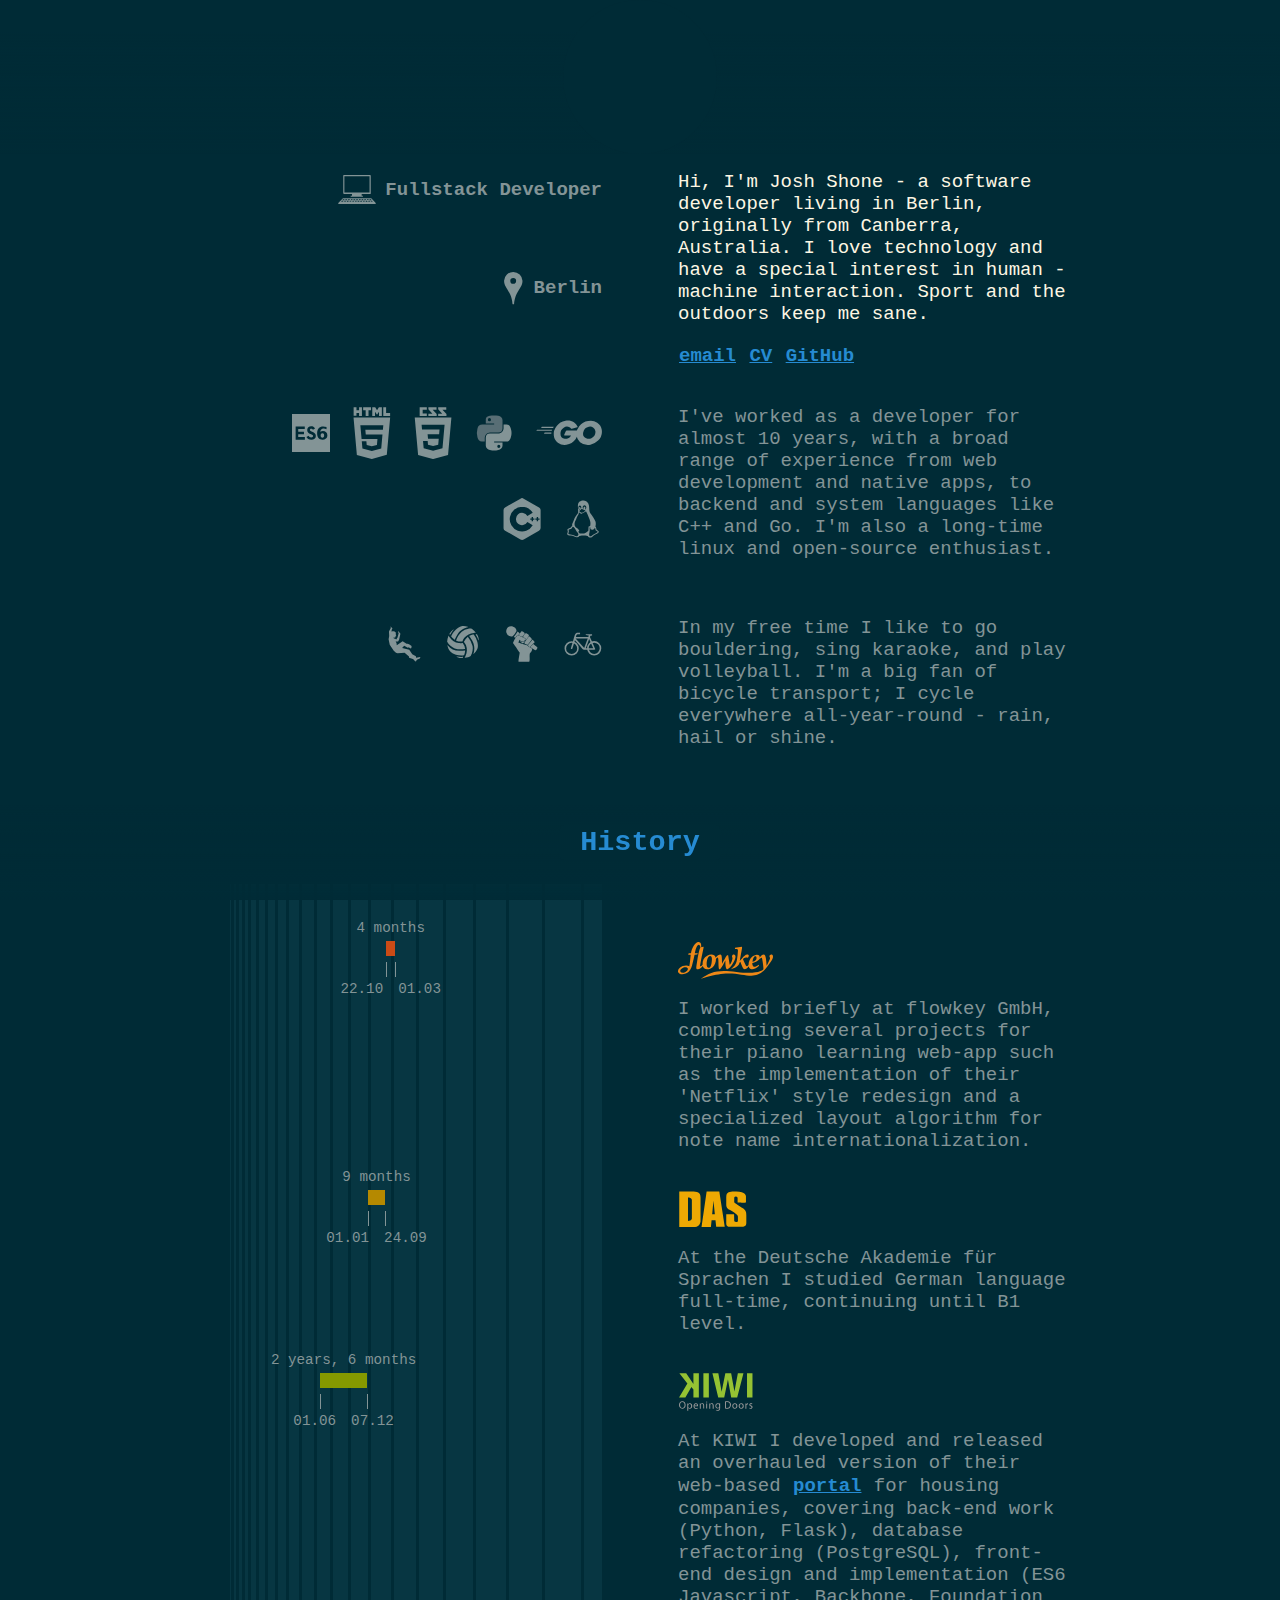
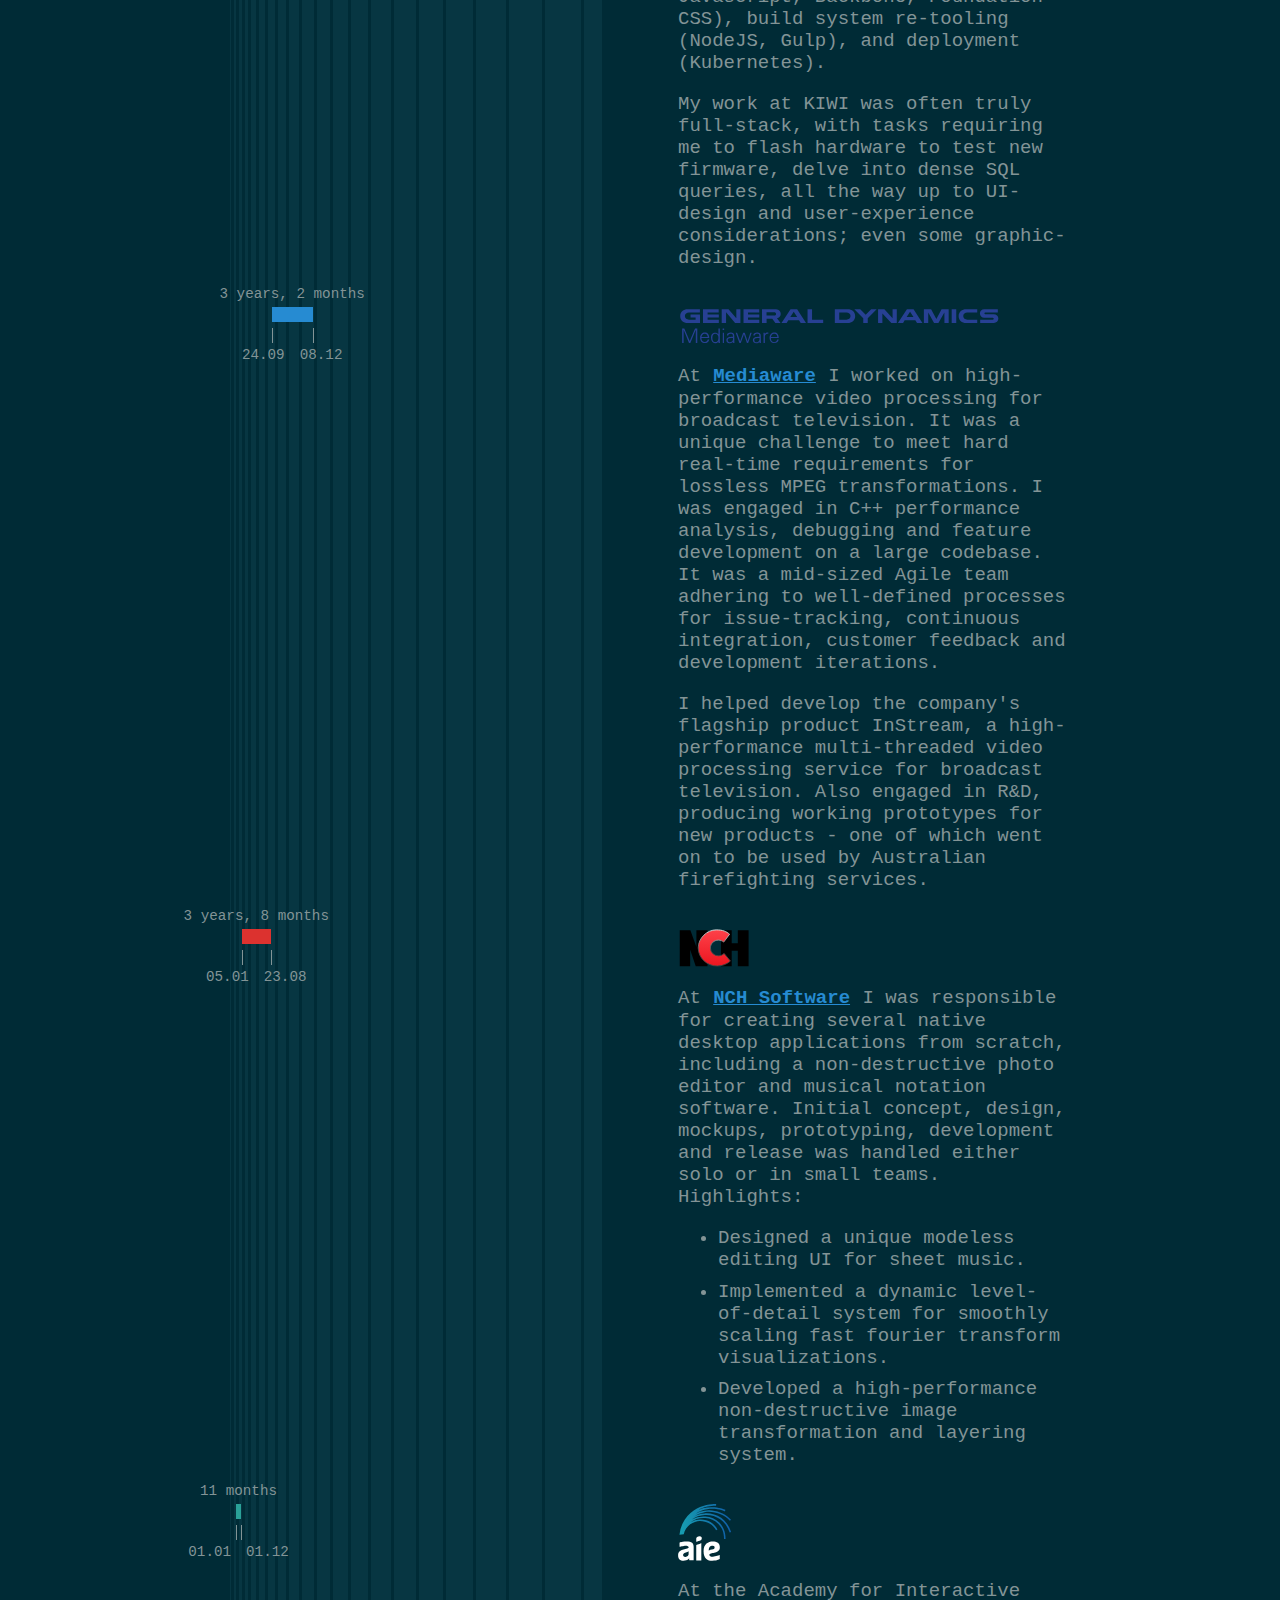
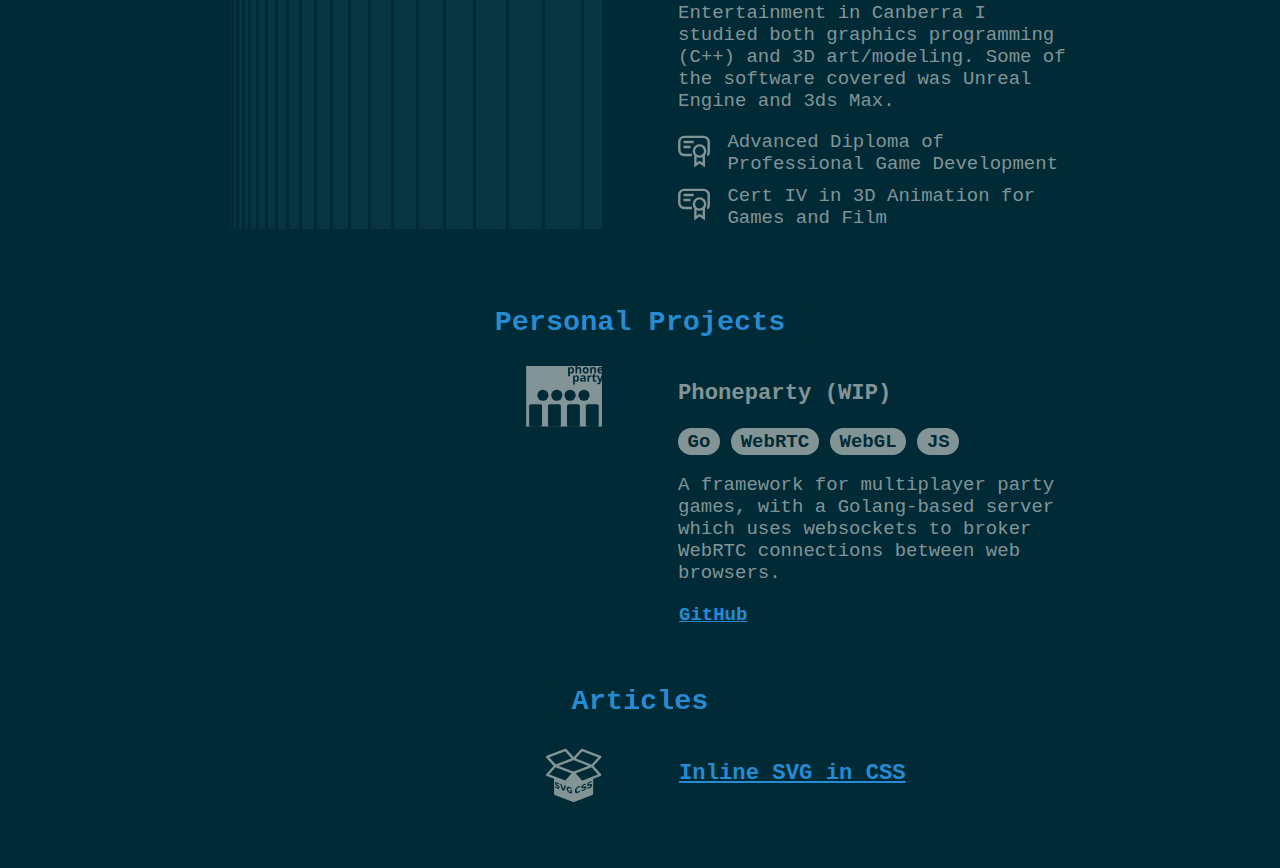
==== index.html @ 157ef7a6 "Rename 'phone-party' to 'phoneparty'" ====
<!DOCTYPE html>
<html lang="en">

  <head>
    <meta charset="utf-8">

    <title>Josh Shone</title>

    <meta name="description" content="Software developer profile for Josh Shone with CV, contact information and project links.">
    <meta name="author"      content="Josh Shone">
    <meta name="theme-color" content="#002b36">
    <meta name='viewport'    content='width=device-width, initial-scale=1.0'>

    <link rel="stylesheet" href="style.css">
    <link rel="stylesheet" href="icons.css">
    <link rel="shortcut icon" href="assets/favicon.png" type="image/png">

    <!-- Global site tag (gtag.js) - Google Analytics -->
    <script async src="https://www.googletagmanager.com/gtag/js?id=UA-162747963-1"></script>
    <script>
      window.dataLayer = window.dataLayer || [];
      function gtag(){dataLayer.push(arguments);}
      gtag('js', new Date());
      gtag('config', 'UA-162747963-1');
    </script>
  </head>

  <body>

    <h1>
      Josh Shone
      <a href="#about">
        <img
          src="assets/profile_pic.jpg"
          srcset="assets/profile_pic_256x256.jpg 256w, assets/profile_pic_384x384.jpg 384w"
          alt="Josh Shone">
      </a>
    </h1>

    <section>
      <span id="about" class="scroll-handle"></span>
      <div>
        <ul class="graphical">
          <li class="profession">Fullstack Developer</li>
          <li class="location">Berlin</li>
        </ul>
        <div class="textual">
          <p class="opening-paragraph">
            Hi, I'm Josh Shone - a software developer living in Berlin, originally from
            Canberra, Australia. I love technology and have a special interest in human -
            machine interaction. Sport and the outdoors keep me sane.
          </p>
          <a class="email"  href="mailto:josh.shone@gmail.com">email</a>
          <a class="cv"     href="cv/josh_shone_cv.pdf">CV</a>
          <a class="github" href="https://github.com/joshua-shone">GitHub</a>
        </div>
      </div>
      <div>
        <ul class="graphical">
          <li class="es6-logo"        title="ES6 Javascript"> </li>
          <li class="html5-logo"      title="HTML5">          </li>
          <li class="css3-logo"       title="CSS3">           </li>
          <li class="python-logo"     title="Python">         </li>
          <li class="go-logo"         title="Go">             </li>
          <li class="cpp-logo"        title="C++">            </li>
          <li class="linux-logo"      title="Linux">          </li>
        </ul>
        <p class="textual">
          I've worked as a developer for almost 10 years, with a broad range of experience from web
          development and native apps, to backend and system
          languages like C++ and Go. I'm also a long-time linux and open-source enthusiast.
        </p>
      </div>
      <div>
        <ul class="graphical">
          <li><span class="bouldering-icon" title="Bouldering"> </span></li>
          <li><span class="volleyball-icon" title="Volleyball"> </span></li>
          <li><span class="karaoke-icon"    title="Karaoke">    </span></li>
          <li><span class="bicycle-icon"    title="Cycling">    </span></li>
        </ul>
        <p class="textual">
          In my free time I like to go bouldering, sing karaoke, and play volleyball. I'm a
          big fan of bicycle transport; I cycle everywhere all-year-round - rain, hail or shine.
        </p>
      </div>
    </section>

    <h2><a href="#history">History</a></h2>
    <span id="timeline-header"></span>
    <section id="history-section">
      <span id="history" class="scroll-handle"></span>
      <div id="timeline-background"></div>
      <div>
        <span class="graphical timeline-row">
          <span class="timeline-block flowkey" data-start="22.10.2019" data-end="01.03.2020" show-labels></span>
        </span>
        <span class="textual">
          <h3 class="flowkey-logo" title="flowkey"></h3>
          <p>
            I worked briefly at flowkey GmbH, completing several projects for their piano learning web-app such as the
            implementation of their 'Netflix' style redesign and a specialized layout algorithm for note name internationalization.
          </p>
        </span>
      </div>
      <div>
        <span class="graphical timeline-row">
          <span class="timeline-block das" data-start="01.01.2019" data-end="24.09.2019" show-labels></span>
        </span>
        <span class="textual">
          <h3 class="das-logo" title="DAS"></h3>
          <p>
            At the Deutsche Akademie für Sprachen I studied German language full-time, continuing until B1 level.
          </p>
        </span>
      </div>
      <div>
        <span class="graphical timeline-row">
          <span class="timeline-block kiwi" data-start="01.06.2016" data-end="07.12.2018" show-labels></span>
        </span>
        <span class="textual">
          <h3 class="kiwi-logo" title="KIWI.KI GmbH"></h3>
          <p>
            At KIWI I developed and released an overhauled version of their web-based
            <a href="https://portal.kiwi.ki/">portal</a> for housing companies, covering back-end work
            (Python, Flask), database refactoring (PostgreSQL), front-end design and implementation (ES6 Javascript,
            Backbone, Foundation CSS), build system re-tooling (NodeJS, Gulp), and deployment (Kubernetes).
          </p>
          <p>
            My work at KIWI was often truly full-stack, with tasks requiring me to flash hardware
            to test new firmware, delve into dense SQL queries, all the way up to UI-design and
            user-experience considerations; even some graphic-design.
          </p>
        </span>
      </div>
      <div>
        <span class="graphical timeline-row">
          <span class="timeline-block mediaware" data-start="24.09.2012" data-end="08.12.2015" show-labels></span>
        </span>
        <span class="textual">
          <h3 class="mediaware-logo" title="Mediaware"></h3>
          <p>
            At <a href="https://gdmissionsystems.com/about-us/international/australia/mediaware">Mediaware</a> I worked on high-performance video processing for broadcast television. It was a unique challenge to meet hard real-time requirements for lossless MPEG transformations. I was engaged in C++  performance analysis, debugging and feature development on a large codebase. It was a mid-sized Agile team adhering to well-defined processes for issue-tracking, continuous integration, customer feedback and development iterations.
          </p>
          <p>
            I helped develop the company's flagship product InStream, a high-performance multi-threaded video processing service for
            broadcast television. Also engaged in R&D, producing working prototypes for new products - one of which went on to be
            used by Australian firefighting services.
          </p>
        </span>
      </div>
      <div>
        <span class="graphical timeline-row">
          <span class="timeline-block nch" data-start="05.01.2009" data-end="23.08.2012" show-labels></span>
        </span>
        <span class="textual">
          <h3 class="nch-logo" title="NCH Software"></h3>
          <p>
            At <a href="https://www.nchsoftware.com/">NCH Software</a> I was responsible for creating several native desktop
            applications from scratch, including a non-destructive photo editor and musical notation software. Initial concept,
            design, mockups, prototyping, development and release was handled either solo or in small teams. Highlights:
          </p>
          <ul>
            <li>Designed a unique modeless editing UI for sheet music.</li>
            <li>Implemented a dynamic level-of-detail system for smoothly scaling fast fourier transform visualizations.</li>
            <li>Developed a high-performance non-destructive image transformation and layering system.</li>
          </ul>
        </span>
      </div>
      <div>
        <span class="graphical timeline-row">
          <span class="timeline-block aie" data-start="01.01.2008" data-end="01.12.2008" show-labels></span>
        </span>
        <span class="textual">
          <h3 class="aie-logo" title="AIE"></h3>
          <p>
            At the Academy for Interactive Entertainment in Canberra I studied both graphics programming (C++)
            and 3D art/modeling. Some of the software covered was Unreal Engine and 3ds Max.
          </p>
          <ul class="certificate-list">
            <li>Advanced Diploma of Professional Game Development</li>
            <li>Cert IV in 3D Animation for Games and Film</li>
          </ul>
        </span>
      </div>
    </section>

    <h2><a href="#projects">Personal Projects</a></h2>
    <section id="projects-section">
      <span id="projects" class="scroll-handle"></span>
      <div>
        <span class="graphical phoneparty-logo"></span>
        <div class="textual">
          <h3>Phoneparty (WIP)</h3>
          <ul class="tags">
            <li>Go</li>
            <li>WebRTC</li>
            <li>WebGL</li>
            <li>JS</li>
          </ul>
          <p>
            A framework for multiplayer party games, with a Golang-based server which uses websockets to broker WebRTC connections between web browsers.
          </p>
          <a href="https://github.com/joshua-shone/phoneparty">GitHub</a>
        </div>
      </div>
    </section>

    <h2><a href="#articles">Articles</a></h2>
    <section id="articles-section">
      <span id="articles" class="scroll-handle"></span>
      <div>
        <span class="graphical svg-in-css-icon"></span>
        <div class="textual">
          <h3><a href="articles/svg-in-css.html">Inline SVG in CSS</a></h3>
        </div>
      </div>
    </section>
  </body>

  <script src="main.js"></script>

</html>
---- style.css ----
html {
  /* Solarized theme */
  --base03:  #002b36;
  --base02:  #073642;
  --base01:  #586e75;
  --base00:  #657b83;
  --base0:   #839496;
  --base1:   #93a1a1;
  --base2:   #eee8d5;
  --base3:   #fdf6e3;
  --yellow:  #b58900;
  --orange:  #cb4b16;
  --red:     #dc322f;
  --magenta: #d33682;
  --violet:  #6c71c4;
  --blue:    #268bd2;
  --cyan:    #2aa198;
  --green:   #859900;

  background: var(--base03);

  color: var(--base0);
  font-family: monospace;
  font-size: 19px;
}

/* Scrolling */
html {
  overflow-y: auto;
  overflow-x: hidden;
  scrollbar-color: var(--base01) transparent;
}
html::-webkit-scrollbar {
  width: 16px;
  background: transparent;
}
html::-webkit-scrollbar-thumb {
  background: var(--base01);
  border: 4px solid var(--base03);
  border-radius: 8px;
}
html::-webkit-scrollbar-thumb:hover {
  background: var(--base00);
}

body {
  margin-top: 0;

  --h1-height: 8rem;
  --h1-collapsed-height: 4rem;
  padding-top: var(--h1-height);

  --h2-height: 1.8rem;
  --h2-min-spacing: 1rem;

  --section-max-width: 45rem;
}

/* Gradient fade-out at bottom of screen */
body::after {
  content: '';
  position: fixed;
  z-index: 2;
  bottom: 0;
  left:   0;
  right:  0;
  height: 5rem;
  background: linear-gradient(rgba(0, 43, 54, 0), var(--base03));
  pointer-events: none;
}

::selection {
  background: rgba(253, 246, 227, 0.996); /* Must not use opacity of 1 or Chrome adds transparency */
  color: var(--base00);
}

h1 {
  position: fixed;
  top:   0;
  left:  0;
  right: 0;
  margin: 0;
  background: linear-gradient(var(--base03) 20%, rgba(0, 43, 54, 0));
  text-align: center;
  font-size: 0; /* The h1 element has text for SEO but the profile pic is shown instead */
  z-index: 3;
  pointer-events: none;
}
h1 a {
  width:  8rem;
  height: 8rem;
  background: var(--base03);
  border-radius: 50%;
  pointer-events: auto;
}
h1 a:hover,
h1 a:focus {
  background: var(--base03);
  box-shadow: none;
  border-radius: 50%;
}
h1 a:active {
  transform: none;
}
h1 a:active img,
h1 a:active::after {
  transform: translate(0.1rem, 0.1rem);
}
h1 img {
  display: inline-block;
  width:  6rem;
  height: 6rem;
  border-radius: 100%;
  margin-top: 1rem;
  transition: width 0.2s, height 0.2s, margin-top 0.2s;
  cursor: pointer;
  pointer-events: none;
}
h1 a::after {
  pointer-events: none;
}
h1 a:hover img {
  box-shadow: 0.1rem 0.2rem 0.6rem rgba(0, 0, 0, 0.8);
}
h1 a:active img {
  box-shadow: 0 0.1rem 0.4rem rgba(0, 0, 0, 1);
}

h2 {
  position: sticky;
  position: -webkit-sticky;
  top: var(--h1-collapsed-height);
  z-index: 3;
  margin-top: 0;
  margin-bottom: 1rem;
  height: var(--h2-height);
  font-weight: bold;
  text-align: center;
  pointer-events: none;
}
h2 a {
  text-decoration: none;
  color: var(--blue);
  background: var(--base03);
  padding-left:  1rem;
  padding-right: 1rem;
  border-radius: 0.2rem;
  pointer-events: auto;
}
h2 a:hover {
  background-color: var(--blue);
  color: var(--base03);
}

section {
  position: relative;
  max-width: var(--section-max-width);
  margin: 0 auto;
  margin-bottom: 3rem;
  z-index: 2;
}
section > .scroll-handle {
  position: absolute;
  top: calc((var(--h1-collapsed-height) + var(--h2-height)) * -1.15);
}
#about.scroll-handle {
  top: calc(var(--h1-height) * -1);
}
section:nth-of-type(1)::before {
  top: 1rem;
}
section::before {
  display: block;
  content: '';
  position: absolute;
  left: calc(50% - 2px);
  width: 4px;
  border-radius: 2px;
  top: 0;
  bottom: 100%;
}

section > div {
  display: flex;
  margin-bottom: 1rem;
}

section > div > .graphical {
  flex-basis: 3rem;
  flex-grow: 1;
  margin-right: 2rem;
  text-align: right;
}
section > div .textual {
  flex-basis: 3rem;
  flex-grow: 1;
  margin-left: 2rem;
}

.opening-paragraph {
  color: var(--base3);
}

a {
  display: inline-block;
  color: var(--blue);
  text-decoration: underline;
  font-weight: bold;
  border: 1px solid transparent;
  border-radius: 0.1rem;
}
a:hover {
  outline: none;
  background: var(--blue);
  box-shadow: 0.1rem 0.2rem 0.4rem rgba(0, 0, 0, 0.45);
  color: var(--base03);
  text-decoration: none;
}
a:focus {
  outline: none;
  border: 1px dashed var(--blue);
  text-decoration: none;
}
a:active {
  transform: translate(0.1rem, 0.1rem);
  box-shadow: 0 0.1rem 0.3rem rgba(0, 0, 0, 0.6);
}

#timeline-header {
  display: inline-block;
  position: sticky;
  position: -webkit-sticky;
  top: calc(var(--h1-collapsed-height) + var(--h2-height) + 0.5rem);
  z-index: 3;
  height: 1rem;
  margin-left: calc((100% - var(--section-max-width)) / 2);
  width: calc((var(--section-max-width) / 2) - 2rem);
  background-color: var(--base02);
}
#timeline-header.hidden {
  visibility: hidden;
}
#timeline-background {
  position: absolute;
  left:   0;
  top:    0;
  bottom: 0;
  right: calc(50% + 2rem);
  overflow: hidden;
}
#timeline-background > .timeline-block {
  background: var(--base02);
  border-left: 3px solid var(--base03);
}

#history-section > div:first-of-type > .textual {
  margin-top: 0;
}
#history-section > div:first-of-type > .graphical {
  margin-top: 1.6rem;
}
#history-section h3 {
  margin: 0;
}
.timeline-row {
  flex-grow: 1;
  flex-basis: 0;
  position: relative;
  height: 15px;
}
.timeline-block {
  color: var(--base0);
  position: absolute;
  top: 0;
  bottom: 0;
  text-align: left;
  font-size: 0.75em;
}
#timeline-header .timeline-block {
  margin-top: 5px;
  padding-left:  6px;
  padding-right: 6px;
}
#timeline-header .timeline-block::before {
  display: block;
  content: '';
  position: absolute;
  left: 0;
  top: -3px;
  width: 3px;
  height: 12px;
  background-color: var(--base0);
}
#timeline-header .timeline-block:first-of-type {
  background-color: var(--base03);
  z-index: 1;
}

.timeline-block .label {
  position: absolute;
  top: 100%;
  margin-top: 5px;
}

.timeline-block .duration {
  position: absolute;
  bottom: 100%;
  padding-bottom: 5px;
  left:  -150px;
  right: -150px;
  text-align: center;
}
.timeline-block .duration.right-aligned {
  right: 0;
  text-align: right;
}

.timeline-block .date-label {
  position: absolute;
  top: 100%;
  width: 300px;
  padding-top: 25px;
  text-align: center;
  display: flex;
  justify-content: center;
}
.timeline-block .date-label::after {
  content: '';
  display: block;
  width: 1px;
  position: absolute;
  left: 50%;
  top: 6px;
  height: 15px;
  background-color: var(--base0);
}
.timeline-block .date-label.start { left:  -150px; }
.timeline-block .date-label.end   { right: -150px; }

.timeline-block.australia {
  background: linear-gradient(135deg, #262665, #262665 10px, #fff 10px, #fff 15px, #cf3030 15px, #cf3030 20px, #fff 20px, #fff 23px, #262665 23px, #262665);
}
.timeline-block.germany   {
  background: linear-gradient(135deg, #000, #000 33%, #c83737 33%, #c83737 66%, #cfaf30 66%, #cfaf30);
}

.timeline-block.aie       { background-color: var(--cyan);   }
.timeline-block.nch       { background-color: var(--red);    }
.timeline-block.mediaware { background-color: var(--blue);   }
.timeline-block.kiwi      { background-color: var(--green);  }
.timeline-block.das       { background-color: var(--yellow); }
.timeline-block.flowkey   { background-color: var(--orange); }

.timeline-paragraph-header {
  height: 2em;
}

.hide-text {
  font-size: 0 !important;
}

ul.graphical {
  list-style-type: none;
  padding-left: 0;
}
ul.graphical {
  display: flex;
  justify-content: flex-end;
  align-items: flex-start;
  flex-wrap: wrap;
  margin-bottom: 0;
}
ul.graphical li {
  font-weight: bold;
  display: inline-flex;
  align-items: center;
  margin-left: 1.2rem;
  margin-bottom: 1rem;
  padding-top: 0.4rem;
  padding-bottom: 0.4rem;
}
ul.graphical li img {
  height: 2.2rem;
}

.textual ul.tags {
  padding: 0;
}
.textual ul.tags li {
  display: inline-flex;
  background: var(--base0);
  color: var(--base03);
  font-weight: bold;
  height: 1.4rem;
  border-radius: .7rem;
  padding-left:  .5rem;
  padding-right: .5rem;
  margin-bottom: 0;
  justify-content: center;
  align-items: center;
}

.textual ul li {
  margin-bottom: 0.5rem;
}

.textual .certificate-list {
  list-style-type: none;
  padding-left: 0;
}

/* Ultra-wide desktop layout */
@media (min-width: 2200px) {
  body {
    font-size: 0.86vw;
  }
}

/* Wide desktop layout */
@media (min-width: 1900px) {
  body {
    padding-top: 0;
    padding-left: 52vw;
  }
  body::before {
    content: '';
    position: fixed;
    z-index: 3;
    top: 0;
    left:   0;
    right:  0;
    height: 5rem;
    background: linear-gradient(var(--base03), rgba(0, 43, 54, 0));
    pointer-events: none;
  }

  h1 {
    position: fixed;
    left: calc(48vw - var(--section-max-width));
    right: 52vw;
    top: 0;
  }
  h2 {
    top: 0.5rem;
    max-width: var(--section-max-width);
  }
  h2:nth-of-type(1) {
    margin-top: 3rem;
  }

  section {
    margin-left: 0;
    margin-right: auto;
  }
  section:nth-of-type(1) {
    position: fixed;
    left: calc(48vw - var(--section-max-width));
    right: 52vw;
    top: var(--h1-height);
    bottom: 0;
    margin-bottom: 0;
    z-index: 3;
    overflow-x: hidden;
    overflow-y: auto;
    scrollbar-color: var(--base01) transparent;
  }
  section:nth-of-type(1)::-webkit-scrollbar {
    width: 16px;
    background: transparent;
  }
  section:nth-of-type(1)::-webkit-scrollbar-thumb {
    background: var(--base01);
    border: 4px solid var(--base03);
    border-radius: 8px;
  }
  section:nth-of-type(1)::-webkit-scrollbar-thumb:hover {
    background: var(--base00);
  }

  section:nth-of-type(2)::after {
    content: '';
    position: absolute;
    bottom: calc(100% + var(--h2-height) + 2rem);
    height: 3rem;
    width: 4px;
    left: calc(50% - 2px);
    border-radius: 2px;
    background-color: var(--yellow);
  }

  #history-section {
    margin-top: -1rem;
    padding-top: 3rem;
  }
  #timeline-header {
    margin-left: 0;
    top: calc(var(--h2-height) + 1rem);
  }

  section > .scroll-handle {
    top: calc(var(--h2-height) * -1.35);
  }
}

/* Desktop layout */
@media (min-width: 1024px) and (max-width: 1899px) {
  body {
    margin-left:  3rem;
    margin-right: 3rem;
  }

  h1.collapsed a {
    width:  5rem;
    height: 5rem;
    margin-top: -0.5rem;
  }
  h1.collapsed img {
    width:  3rem;
    height: 3rem;
  }
  h1 a::after {
    content: '';
    position: absolute;
    left: calc(50% - 3rem);
    top: 1rem;
    width:  6rem;
    height: 6rem;
    transition: width 0.2s, height 0.2s, top 0.2s, left 0.2s;
  }
  h1.collapsed a::after {
    left: calc(50% - 1.5rem);
    top: 0.5rem;
    width:  3rem;
    height: 3rem;
  }

  section > div {
    flex-direction: row;
  }

  #history-section {
    margin-top: -1rem;
    padding-top: 3rem;
  }
}

/* Mobile layout */
@media (max-width: 1023px) {
  body {
    padding-top: 0;
    margin-left:  1rem;
    margin-right: 1rem;
  }

  h1 {
    position: static;
  }
  h2 {
    position: static;
  }

  section {
    max-width: 35rem;
  }
  section > div {
    flex-direction: column;
  }
  section > div > .graphical {
    margin-right:  0;
    margin-bottom: 0;
  }
  section > div .textual {
    margin-left: 0;
  }
  section::before {
    display: none;
  }

  section > .scroll-handle {
    top: calc((var(--h2-height) + 1.5rem) * -1);
  }

  ul.graphical {
    justify-content: space-between;
  }
  ul.graphical li {
    margin-left: 0;
  }
  ul.graphical li img {
    height: 1.7rem;
  }

  #history-section > div > .graphical {
    margin-bottom: -3.5rem;
  }
  #timeline-header, #timeline-background {
    display: none;
  }
  .timeline-row {
    visibility: hidden;
  }
  .timeline-block {
    position: initial;
  }
  .timeline-row .duration {
    visibility: visible;
    position: absolute;
    top: 0;
    right: 0;
    left: initial;
  }
  .timeline-row .date-label {
    display: none;
  }

  #projects-section > div {
    display: block;
    margin-bottom: 2rem;
  }
  #projects-section > div > .graphical {
    display: inline-block;
    float: left;
    width:  2.5rem;
    height: 2.5rem;
    margin-right: 0.8rem;
    margin-top: -0.6rem;
  }

  #articles-section > div {
    display: block;
    margin-bottom: 2rem;
  }
  #articles-section > div > .graphical {
    display: inline-block;
    float: left;
    width:  2.5rem;
    height: 2.5rem;
    margin-right: 0.8rem;
    margin-top: -0.6rem;
  }
}

@media (min-width: 720px) and (max-width: 1023px) {
  p {
    text-align: justify;
  }
}

/* Very narrow mobile layout */
@media (max-width: 500px) {
  html {
    font-size: 3.2vw;
  }
  body {
    margin-left:  1rem;
    margin-right: 1rem;
  }
}
---- icons.css ----
@media (min-width: 1024px) and (max-width: 1899px) {
  h1.collapsed a::after {
    background: no-repeat center / contain url('data:image/svg+xml,\
      <svg viewBox="0 0 17 17" xmlns="http://www.w3.org/2000/svg">\
        <circle cx="8.48" cy="8.5" r="8.46"/>\
        <path fill="%23cea38e" d="M5.85 15v-4.52l-1.22-2.1.83-2.29 6.04-1.24 1.6 1.87-.99 3.7-2.7.72v4.28z"/>\
      </svg>\
    ');
  }
  h1.collapsed a:hover::after {
    background: no-repeat center / contain url('data:image/svg+xml,\
      <svg viewBox="0 0 17 17" xmlns="http://www.w3.org/2000/svg">\
        <circle cx="8.48" cy="8.5" r="8.46" fill="white"/>\
        <path fill="%23002b36" d="M5.85 15v-4.52l-1.22-2.1.83-2.29 6.04-1.24 1.6 1.87-.99 3.7-2.7.72v4.28z"/>\
      </svg>\
    ');
  }
}

.python-logo {
  width:  2rem;
  height: 2rem;
  background: no-repeat center / contain url('data:image/svg+xml,\
    <svg viewBox="0 0 32 32" xmlns="http://www.w3.org/2000/svg">\
      <path fill="%23586e75" d="M15.97 1.31c-1.2 0-2.36.1-3.36.26-3 .58-3.52 1.69-3.52 3.7v2.69h7.04v.92h-9.7a4.36\
        4.36 0 00-4.38 3.54 13.16 13.16 0 000 7.18c.5 2.1 1.68 3.57 3.73 3.57H8.2V19.9a4.47 4.47 0 014.41-4.36h7.04a3.57\
        3.57 0 003.52-3.57V5.25c0-1.89-1.63-3.33-3.52-3.68-1.2-.18-2.47-.26-3.68-.26zm-3.8 2.16a1.31 1.31 0 011.3 1.34\
        1.31 1.31 0 01-1.3 1.34 1.31 1.31 0 01-1.32-1.32 1.31 1.31 0 011.31-1.36z"/>\
      <path fill="%23839496" d="M24.06 8.83v3.15c0 2.41-2.1 4.46-4.41 4.46h-7.04a3.57 3.57 0 00-3.52 3.58v6.67c0 1.92\
        1.65 3.05 3.52 3.57 2.23.66 4.36.79 7.04 0 1.76-.52 3.52-1.52 3.52-3.57v-2.63h-7.04v-.9h10.56c2.05 0 2.81-1.41\
        3.52-3.56a12.08 12.08 0 000-7.18c-.52-2.02-1.47-3.54-3.52-3.54zm-4.02 17.02a1.31 1.31 0 011.32 1.34 1.31 1.31 0\
        01-1.32 1.34 1.31 1.31 0 01-1.3-1.34 1.31 1.31 0 011.3-1.32z"/>\
    </svg>\
  ');
}

.es6-logo {
  width:  2rem;
  height: 2rem;
  background: no-repeat center / contain url('data:image/svg+xml,\
    <svg viewBox="0 0 720 720" xmlns="http://www.w3.org/2000/svg">\
      <rect fill="%23839496" width="720" height="720"/>\
      <g fill="%23002b36">\
        <path d="M273 437l42-25c11 18 25 31 50 31 22 0 35-10 35-25 0-17-14-24-37-34l-13-5c-37-16-62-36-62-78 0-38\
          30-68 76-68 32 0 56 12 72 41l-39 26c-9-16-19-22-33-22-16 0-25 10-25 22 0 15 9 22 31 31l13 6c44 18 69 38\
          69 80 0 47-37 72-86 72-47 0-78-23-93-52M69 236h173v48H118v52h109v47H118v55h126v49H69z"/>\
        <path d="M576 363c-11 0-19 3-25 11-5 7-8 17-8 32s3 25 8 32c6 7 14 10 25 10s19-3 25-10c5-7 8-18\
          8-32s-3-25-8-32c-6-8-14-11-25-11zm78-117v45c-18-9-38-15-56-15-19 0-34 6-44 16a71 71 0 00-19 46c16-11 34-16\
          51-16 25 0 45 8 61 22 15 15 23 34 23 57 0 27-9 48-26 63a98 98 0 01-69 24c-32 0-56-11-74-32-17-22-25-52-25-91\
          0-41 10-72 30-95s48-35 84-35c22 0 44 4 64 11z"/>\
      </g>\
    </svg>\
  ');
}

.html5-logo {
  width:  2rem;
  height: 2rem;
  background: center / contain no-repeat url('data:image/svg+xml,\
    <svg viewBox="0 0 10.6 14.6" xmlns="http://www.w3.org/2000/svg">\
      <g fill="%23839496" transform="translate(-2 .1) scale(.02834)">\
        <path d="M74.6 100.6l33 370.2 148.2 41.1 148.6-41.2 33-370.2zm67.5 75.7h227.5l-4 45.4H191.6l4.2\
          46.5h165.4L349 407.6l-93 25.8-93.2-25.8-6.3-71.3H202l3.2 36.2 50.7 13.6 50.5-13.6 5.3-59H154.3z"/>\
        <path d="M75.6 0h28.2v27.9h25.8V0h28.2v84.4h-28.2V56h-25.8v28.3H75.6V0zM194.8\
          28H170V0h77.9v28H223v56.4h-28.2V28zM260.2 0h29.4l18.1 29.6 18-29.6h29.5v84.4H327V42.6l-19.6\
          30-19.7-30v41.8h-27.6zM369.2 0h28.2v56.5h39.7v27.9h-67.9z"/>\
      </g>\
    </svg>\
  ');
}

.css3-logo {
  width:  2rem;
  height: 2rem;
  background: center / contain no-repeat url('data:image/svg+xml,\
    <svg viewBox="0 0 10.58 14.55" fill="%23839496" xmlns="http://www.w3.org/2000/svg">\
      <path d="M9.01.74H7.93l1.13 1.22v.58H6.74v-.68h1.12L6.74.64V.05H9zm-2.73 0H5.19l1.13\
        1.22v.58H4v-.68h1.12L4 .64V.05h2.28zM3.56.76H2.4v1.07h1.16v.71h-2V.05h2z"/>\
      <path d="M.18 2.95l.94 10.46 4.18 1.16\
        4.2-1.16.94-10.46H.19zM2.1 5h6.43l-.59 6.53-2.63.73-2.63-.73-.18-2.01H3.8l.09 1.02 1.43.39\
        1.43-.39.15-1.66H3.9L3.78 7.6h3.23l.11-1.32h-4.9L2.1 5z"/>\
    </svg>\
  ');
}

.go-logo {
  width:  3.5rem;
  height: 2rem;
  background: center / contain no-repeat url('data:image/svg+xml,\
    <svg viewBox="0 0 64 32" fill="%23839496" xmlns="http://www.w3.org/2000/svg">\
      <path d="M5.1 11.52c-.12 0-.15-.06-.1-.15l.66-.84c.06-.1.22-.15.34-.15h11.05c.12 0 .15.09.1.18l-.53.8c-.07.1-.22.2-.31.2zM.43 14.37c-.13 0-.16-.06-.1-.16l.66-.83c.06-.1.21-.16.34-.16h14.1c.13 0 .2.1.16.19l-.24.74c-.03.12-.16.19-.28.19zm7.49 2.85c-.13 0-.16-.1-.1-.19l.44-.77c.06-.1.18-.19.3-.19h6.2c.12 0 .18.1.18.22l-.06.74c0 .12-.12.22-.21.22zM40.04 10.96l-5.2 1.37c-.46.12-.49.15-.9-.31a4.15 4.15 0 00-1.45-1.18 5.39 5.39 0 00-5.6.46 6.6 6.6 0 00-3.16 5.88 4.85 4.85 0 004.18 4.86c2.1.28 3.87-.46 5.26-2.04l.84-1.14h-5.97c-.65 0-.8-.4-.6-.93.41-.96 1.15-2.57 1.59-3.38.09-.18.3-.5.77-.5h11.27c-.07.84-.07 1.68-.19 2.52a13.18 13.18 0 01-2.54 6.06 12.9 12.9 0 01-8.82 5.26 10.96 10.96 0 01-8.32-2.04 9.72 9.72 0 01-3.93-6.87A12.13 12.13 0 0119.9 9.9a13.74 13.74 0 018.66-5.35c2.91-.53 5.7-.19 8.2 1.51a9.7 9.7 0 013.6 4.37c.18.28.06.43-.32.52z"/>\
      <path d="M50.29 28.08a11.6 11.6 0 01-7.55-2.72 9.72 9.72 0 01-3.35-5.98 11.82 11.82 0 012.51-9.35 13 13 0 018.67-5.16 11.45 11.45 0 018.82 1.57 9.63 9.63 0 014.36 6.9 11.95 11.95 0 01-3.56 10.5 14.18 14.18 0 01-7.43 3.96c-.83.15-1.67.19-2.47.28zm7.36-12.5c-.03-.4-.03-.72-.09-1.03a5.1 5.1 0 00-6.31-4.11 6.76 6.76 0 00-5.42 5.38 5.1 5.1 0 002.85 5.85c1.7.74 3.4.65 5.04-.18a6.78 6.78 0 003.94-5.92z"/>\
    </svg>\
  ');
}

.cpp-logo {
  width:  2rem;
  height: 2rem;
  background: center / contain no-repeat url('data:image/svg+xml,\
    <svg viewBox="0 0 50 55" xmlns="http://www.w3.org/2000/svg">\
      <path d="M23 .7L2.7 12.3A4.7 4.7 0 00.7 16v23.2c.1 1.7.8 3 2.1 3.7L23 54.5c1.2.7 3.1.7 4.3\
        0l20-11.6a4.1 4.1 0 002.2-3.7V16c0-1.7-.8-3-2.1-3.7L27.2.7a4 4 0 00-4.3 0zm2 10.7c5.8 0\
        11.2 3 14.1 8l-7 4.1a8.1 8.1 0 100 8.1l7 4.1a16.2 16.2 0 11-14-24.3zm12.7\
        13.5h1.8v1.8h1.8v1.8h-1.8v1.8h-1.8v-1.8h-1.8v-1.8h1.8zm6.7\
        0h1.8v1.8h1.9v1.8h-1.9v1.8h-1.8v-1.8h-1.8v-1.8h1.8z" fill="%23839496"/>\
    </svg>\
  ');
}

.linux-logo {
  width:  2rem;
  height: 2rem;
  background: center / contain no-repeat url('data:image/svg+xml,\
    <svg viewBox="0 0 495 495" xmlns="http://www.w3.org/2000/svg">\
      <path d="M88.7 463.5c25.5 3 54.2 19.6 78.2 22.5 24.1 3 31.6-16.4 31.6-16.4s27.2-6.1 55.7-6.8c28.6-.8\
        55.7 6 55.7 6s5.2 12 15 17.2c9.8 5.4 30.9 6 44.4-8.2 13.5-14.3 49.7-32.4 70-43.7 20.3-11.3 16.6-28.5 3.8-33.8-12.8-5.2-23.3-13.5-22.5-29.4.7-15.7-11.3-26.2-11.3-26.2s10.5-34.6.7-63.3c-9.8-28.6-42.1-74.5-67-109-24.8-34.6-3.7-74.6-26.3-125.7C294-4.5\
        235.4-1.5 203.9 20.4c-31.6 21.8-22 75.8-20.4 101.6 1.5 25.5.7 43.8-2.2 50.3-3 6.7-23.3 30.9-36.9\
        51.2-13.5 20.4-23.3 62.5-33.2 79.8-9.7 17.3-3 33-3 33s-6.7 2.4-12 13.7c-5.3 11.2-15.8 16.5-34.7\
        20.1-18.7 3.9-18.7 16-14.2 29.5s0 21.1-5.2 38.4c-5.3 17.2 21 22.5 46.6 25.5zM354 384.8c13.4 5.8\
        32.7-2.3 38.5-8.2 5.9-5.8 10-14.5 10-14.5s5.9 2.9 5.3 12.2c-.6 9.4 4 22.8 12.8 27.4 8.8 4.7 22.2\
        11.1 15.3 17.6-7.1 6.5-46.3 22.2-58 34.5-11.6 12.2-26.9 22.2-36.1 19.3-9.4-3-17.6-15.7-13.6-34.5\
        4.2-18.7 7.7-39.2 7.1-50.9-.6-11.7-3-27.5 0-29.8 3-2.3 7.6-1.2 7.6-1.2s-2.3 22.2 11 28zM267 68.6c12.9\
        0 23.3 12.8 23.3 28.5 0 11.2-5.3 21-13 25.6l-6.1-2.7c4.6-2.3 7.9-8.1 7.9-15 0-8.8-5.5-16-12.3-16-6.7\
        0-12.2 7.2-12.2 16 0 3.3.8 6.6 2 9l-10.5-4a34.8 34.8 0 01-2.4-12.9c0-15.7 10.3-28.5 23.3-28.5zm-32\
        49.2c6.3 1.1 23.8 8.7 30.3 11 6.4 2.2 13.6 6.4 12.9 10.5-.8 4.3-4.2 4.3-13 9.6-8.6 5.3-27.6 17-33.7\
        17.8-6 .8-9.4-2.6-16-6.8-6.4-4.2-18.5-14.1-15.4-19.4 0 0 9.4-7.2 13.6-11 4.1-3.8\
        14.8-12.9 21.3-11.7zm-27.9-44.7c10.2 0 18.5 12.1 18.5 27 0 2.8-.3 5.3-.8 7.8-2.5.8-5 2.2-7.5 4.3L214\
        115c1.6-3 2.2-7.4 1.5-12-1.4-8-6.9-14-12.2-13.1-5.4.9-8.6 8.2-7.3 16.4 1.4 8.3 6.8 14.3 12.2\
        13.3l1-.3c-2.7 2.6-5.1 4.8-7.6 6.6-7.4-3.4-12.9-13.7-12.9-25.8 0-15 8.2-27 18.4-27zm-56.7\
        195.5c10.5-16.5 17.2-52.7 27.7-64.7 10.6-12 18.8-37.5 15-48.8 0 0 22.7 27 38.4 22.6 15.8-4.6 51.2-30.9\
        56.5-26.4 5.2 4.6 50.3 103.8 54.9 135.4 4.5 31.6-3 55.7-3 55.7s-17.3-4.5-19.5 6c-2.2 10.6-2.2\
        49-2.2 49s-23.4 32.2-59.5 37.6c-36.1 5.2-54.2 1.4-54.2 1.4l-20.3-23.2s15.7-2.3\
        13.5-18.2c-2.2-15.7-48.1-37.5-56.4-57.1-8.3-19.6-1.5-52.7 9-69.3zM61.2 387.1c1.8-7.7 25.2-7.7\
        34.2-13.2 9-5.4 10.8-21.1 18-25.2 7.2-4.3 20.4 10.8 25.9 19.2 5.3 8.3 25.8 44.5 34.2 53.5 8.5 9\
        16.2 21 13.8 31.8-2.3 10.8-15 18.7-15 18.7-11.4 3.5-43.2-10.2-57.7-16.2-14.4-6.1-51.2-8-55.9-13.3C54\
        437 61 425 63 413.6c1.7-11.5-3.7-18.7-1.9-26.5z" fill="%23839496"/>\
    </svg>\
  ');
}

.bouldering-icon {
  width:  2rem;
  height: 2rem;
  background: center / contain no-repeat url('data:image/svg+xml,\
    <svg viewBox="0 0 14.55 14.55" xmlns="http://www.w3.org/2000/svg">\
      <path d="M2.03.53L1.97.6l.3.5-.76 1.36.1 1.78-.23 1.2.43 2.12 1.54 2.32.85.72.6.26 2.71-.23 1.67\
      1.43.04.5 1.71.59.07.26.17.05.52.52.23-.13s.13-.35.48-.6c.37-.26.7-.27.81-.34.1-.05.31-.35.31-.35l-.06-.31-1.55.26-.08-.52-1.39-.8-1.16-1.74-2.73-.68.8-.82\
      1.37.8.49-.2s.2.3.39.38c.2.07.4.07.49-.09.07-.12.05-.48.09-.76L9.2 7.4c-.2-.1-.4-.18-.62-.26h-.32l-1.51-.95L4.5\
      7.8l-.08-.88-.35-.6.94-.01.39-.65L5.75 4l.15-.65c-.31-.4-.6-.68-.82-.93-.06-.07-.12.14-.13.17l.28.53-.44\
      1.66-.49.79-.39-.3-.52-.1s-.14-.25-.14-.37c0-.13.37.04.37.04L4 4.72l.07-.47.26-.26-.18-.27-.02-.8s-.32-.53-.88-.49c-.56.03-.83.13-.83.13L2.7\
      1.4l.21-.15-.88-.72z" fill="%23839496"/>\
    </svg>\
  ');
}

.volleyball-icon {
  width:  1.8rem;
  height: 1.8rem;
  background: center / contain no-repeat url('data:image/svg+xml,\
    <svg viewBox="0 0 55 55" xmlns="http://www.w3.org/2000/svg">\
      <path d="M25.02 2.08c-3.13.73-6.08 2.46-9.3 5.53-3.2 3-5.71 6.69-7.34 10.77-.03.12-.06.3.04.4.73.98\
      2.4 2.9 5.27 4.88.29.13.44.01.56-.16a46.96 46.96 0 014.07-7.93C23.63 7.24 30.46 4.5\
      35.25 3.67c.49-.2.36-.45.05-.71-3.65-1.02-6.48-1.77-10.28-.9zM40.8 5.72c-.89.03-3.11.14-4.46.33a20.1\
      20.1 0 00-10.9 4.93c-4.43 4.33-7.33 8.58-9.02 13.86-.1.27-.02.4.22.49 3.2 1.22 6.45 1.77 9.81\
      1.2.28-.1.29-.4.4-.57a16.65 16.65 0 012.85-5.15c3.88-4.76 9.1-7.46 15.5-8.02.83-.07 1.66-.09 2.5-.06.34\
      0 .44-.4.29-.6-2.26-2.56-4.48-4.97-7.19-6.41zM12.01 7.09a.39.39 0 00-.27.07 24.63 24.63 0 00-6.15\
      6.86c-.09.2-.05.3 0 .37l.72 1.29c.25.2.58.2 1.37-1.33a34.85 34.85 0 014.57-6.64c.26-.28.03-.59-.24-.62zm36.48\
      8.05c-.23 0-.62.09-.32.57 1.71 2.7 3.14 5.56 4.26 8.54.16.42.74.42.72-.16-.14-2.66-1.13-5.24-2.33-7.74l-.54-1.01c-.06-.13-.16-.22-.32-.2zm-3.76.26c-1.2.16-3.7.64-6.84\
      2.12-.3.16-.25.37-.14.56a46.54 46.54 0 014.83 7.5c2.92 5.62 3.9 11.26 2.9 16.74-.26 1.3-.6 2.59-1.05\
      3.84-.15.45.08.8.6.41 2.64-2.39 4.96-5.52 5.9-8.45.95-3.06.9-6.5-.17-10.8a29.7 29.7 0\
      00-5.65-11.74c-.12-.16-.17-.2-.38-.18zM4.16 17.38c-.11.03-.2.16-.27.32a33.7 33.7 0 00-2.06 9.21l.06.2c2.7\
      4.86 7.57 9.12 12.2 10.73 5.7 1.83 11.08 1.83 16.5.93.24-.02.37-.12.31-.42a20.3 20.3 0\
      00-3.83-9.1c-.13-.19-.46-.13-.67-.08-1.99.38-3.98.41-5.9.1-6.05-1.01-10.97-4.21-14.63-9.49-.51-.73-.89-1.52-1.3-2.14-.16-.22-.3-.29-.4-.26zm31.08 1.8a.37.37\
      0 00-.28.08 20.2 20.2 0 00-5.93 7.9c-.07.29.15.46.28.62a18.16 18.16 0 013.05 5.04c2.2 5.74 1.91 11.6-.81\
      17.42-.37.8-.83 1.56-1.2 2.2-.17.32-.24.65.38.56 3.36-.67 6.66-1.47 9.16-3.03 3.13-5 4-11.16 3.11-15.94a35.6\
      35.6 0 00-7.5-14.72.52.52 0 00-.26-.13zM2.4 32.72c-.13.04-.2.22-.14.56.78 3.49 2.26 7.05 4.32 9.34 2.16\
      2.37 5.16 4.06 9.42 5.31 4.52 1.22 8.73 1.64 13 1.04h.04l.3-.24c.48-1.11 1.33-3.5\
      1.61-6.98.03-.2.12-.49-.42-.4-3.12.39-5.97.53-8.9.4-8.4-.41-14.1-3.26-18.72-8.78-.18-.2-.37-.3-.5-.25zm15.12\
      18.17c-.55.02-.5.46.06.73a21.88 21.88 0 009.01 1.95c.2 0\
      .27-.09.33-.18l.75-1.28c.15-.38.01-.56-.35-.56-3.39.35-6.65-.16-9.52-.65a1.5 1.5 0 00-.28-.01z" fill="%23839496"/>\
    </svg>\
  ');
}

.karaoke-icon {
  width:  2rem;
  height: 2rem;
  background: center / contain no-repeat url('data:image/svg+xml,\
    <svg viewBox="0 0 55 55" xmlns="http://www.w3.org/2000/svg">\
      <path d="M5.96 4.69A7.8 7.8 0 009.2 16.07c1.5.81 3.25.81 4.87.35a32.52 32.52 0 005.58-7.67A7.8 7.8 0 0017.56\
      4C14.09.97 8.63.54 5.97 4.7zm21.6 4.41c-.59 0-1.17.12-1.4.58l-2.32 3.49c-.12.46-.93 1.16-.81 1.5 0 .24.8.7\
      1.16.82l2.9 1.28c.7.46 1.16.23 1.63-.35l2.32-3.48c.7-1.05.35-1.4-.47-2.1a15.7 15.7 0 00-3.02-1.74zm-6.4.35a47.29\
      47.29 0 01-5.57 7.78l2.33 1.28 1.74-2.44c.7-.93 1.86-1.74 3.02-1.16-.23-1.4 1.16-1.86 1.5-2.9zm10.58\
      3.14l-2.1 3.48c-.22.35-.69.93-.57 1.4 0 .23.81.46 1.16.58.46.23 2.32.8 2.32 1.39 0 .81-.7 2.2-.23 3.02.35.12\
      1.04-.93 1.62-1.74a36.4 36.4 0 003.37-4.88c.35-.7.12-1.51-.58-1.97l-2.9-1.75a1.43 1.43 0 00-1.97.47zM20.7\
      15.6c-.47.34-.81.93-1.28 1.5l-1.4 1.86a28.34 28.34 0 00-3.48 6.86c0 1.16 3.83 5.22 5.7 8.59 1.85 3.14 4.17\
      5.46 3.94 5.92l-1.5 8.95c-.59 4.06 0 4.06 0 4.06H38c.81-2.09.58-4.41.58-6.62a24.9 24.9 0 01.23-5.46c.93-1.4\
      1.98-2.9 2.8-3.71l.69-3.14-3.49-2.2c-1.04 0-2.2-1.4-3.02-2.21-.92-1.16-1.97-1.05-2.43-1.16l-5-1.16c-2.32-.82-4.41-1.86-6.5-2.67\
      1.5-.93 1.74-2.21 1.74-3.6.81.23 2.79 2.55 2.79 2.55 1.4.23 3.95-.7 4.64-1.16.93-.35\
      1.16-2.67.93-3.14-1.4-.92-2.32-1.27-3.6-1.85l-5-2.21c-1.39-.58-1.97-.46-2.66 0zm16.14 1.74l-5.46 7.78a1.6 1.6 0 00.23\
      2.09l2.56 1.16c.58.46 1.5.35 1.97-.23l5.34-6.62a1.6 1.6 0 00-.23-2.1l-2.32-2.31c-.81-.47-1.51-.58-2.1.23zm5.46 4.3L36.5\
      28.6c-.47.35-.47.93-.23 1.16l1.62 1.75c.35.34.93.34 1.16 0l6.5-6.27c.36-.35.36-.82 0-1.17L43.7 22c-.58-.7-1.05-.8-1.4-.34zm-11.15\
      1.74c-.82 0-2.33.7-2.9.81-.47.23-1.75.58-2.1 0-.35-.58-.35-.7-.7-.7-.8.12-.57.7-.46.93.35.35 2.67 1.86 3.83 2.33 1.05-.7\
      1.98-2.1 2.9-3.14 0-.23-.23-.23-.57-.23zm12.77 4.06l-4.65 4.42 7.32 4.83c2.32-.46 3.25-2.67 3.13-4.41a85.17 85.17 0\
      00-5.8-4.84z" fill="%23839496"/>\
    </svg>\
  ');
}

.bicycle-icon {
  width:  2rem;
  height: 2rem;
  background: center / contain no-repeat url('data:image/svg+xml,\
    <svg viewBox="0 0 575 575" xmlns="http://www.w3.org/2000/svg">\
      <g transform="matrix(.9689 0 0 .9811 -163 -66)" stroke="%23839496">\
        <circle transform="translate(156 178) scale(.6122)" cx="215" cy="409" r="161" fill="none" stroke-width="40"/>\
        <circle transform="translate(156 178) scale(.6122)" cx="790" cy="406" r="161" fill="none" stroke-width="40"/>\
        <path d="M419 188c-81 1-67-9-111 132-35 112-31 100-32 108 0 6 5 10 11 11 13-1 8 1 52-138 164 173 102 145 190 148\
          116-1 125 6 127-11-1-5-3-9-83-185l8-21 26-1-1-21h-97c-9 11 3 11 47 21l-8 21-194 1c13-46 6-43 65-43zm-70 88h190l-55\
          147zm212 9l-53 141 117 1z" stroke-width=".6" fill-rule="evenodd" fill="%23839496"/>\
      </g>\
    </svg>\
  ');
}

li.profession {
  padding-left: 2.5rem;
  background: no-repeat left / 2rem url('data:image/svg+xml,\
    <svg viewBox="0 0 1000 1000" xmlns="http://www.w3.org/2000/svg">\
      <path d="M130 733h746l116 122v30H8v-30l122-122m700-614c29 0 32 3 32 30v428c0 43 7 42-36 42H623v44h33v27H333v-27h35v-44H164c-27\
        0-26 0-26-30V148c0-28 0-29 32-29z" fill="%23839496"/>\
      <path d="M876 799c-5 1-11 3-14 7-2 3-2 6 0 8 3 3 6 5 10 6 10 3 21 3\
        31-1 4-1 9-4 9-9s-5-8-9-9c-9-4-18-4-27-2zm-65 0c-5 1-10 3-13 6-2 2-3 6-1 9l11 7c10 2 20 2 29-1 5-2 10-5\
        10-10s-5-7-8-9c-9-4-19-4-28-2m-69 0c-6 1-11 3-15 8-2 3-1 6 2 9 6 5 13 6 21 6 7 1 15 0 21-4 3-2 7-5 6-9s-5-7-8-8c-9-4-18-4-27-2m-70\
        0c-5 1-9 2-13 5-2 2-3 5-2 8 1 4 5 6 10 8 10 4 22 4 33-1 3-2 7-4 7-8 1-4-3-7-6-9-9-5-19-5-29-3m-71 0c-5 1-11 3-15 8-2 3 0 6 2\
        8 3 4 8 5 12 6 9 2 20 2 29-2 3-2 7-4 7-8 1-4-3-8-6-9-9-5-19-5-29-3m-71 0c-5 1-11 3-15 8-2 3 0 6 2 8 4 4 8 6 13 6 10 2 20 2\
        28-2 4-2 7-5 7-9s-3-7-6-8c-9-5-19-5-29-3m-71 0c-5 1-9 2-13 6-2 1-3 5-2 8 2 4 7 6 11 7 11 4 22 3 32-1 4-2 7-5\
        7-9s-3-7-6-8c-9-5-19-5-29-3m-70-1c-5 1-10 3-13 6-3 2-5 5-3 9s7 6 11 7c10 4 22 3 32-1 3-2 7-5 7-9s-3-7-6-8c-9-5-19-5-28-4m-72\
        1c-5 1-10 2-13 6-2 2-3 4-2 7 1 4 6 7 10 8 11 4 23 3 33-1 3-2 7-4 7-8 1-4-3-7-6-9-9-5-19-5-29-3m-71 0c-5 1-11 3-15 8-2 3 0\
        7 3 9 6 5 14 6 22 6 7 1 14-1 20-4 3-2 5-5 5-8 0-4-3-7-6-8-9-5-19-5-29-3m-70-1c-5 1-10 3-14 7-2 1-4 5-2 8 2 4 7 6 11 7 11\
        4 22 3 32-1 4-2 7-5 7-9s-3-7-6-8c-9-5-19-5-28-4m-72 1c-6 1-12 3-15 8-2 3 0 6 2 8 3 4 8 5 12 6 10 2 20 2 29-2 4-2 7-5\
        7-9s-3-7-6-8c-9-5-19-5-29-3m742-40c-6 1-12 2-17 7-2 2-2 7 0 9 5 5 11 7 17 7 9 2 19 1 27-4 3-1 6-4 5-8 0-4-3-6-7-8-7-4-16-4-25-3m-68\
        0c-6 1-12 2-16 6-2 2-4 6-2 8 3 5 8 7 12 8 10 3 21 3 30-1 4-2 7-4 8-8s-2-7-5-9c-8-5-18-5-27-4m-70 0c-6 1-12 2-16 7-3 2-3 6-1 9\
        4 4 10 6 15 7 9 2 18 1 26-2 4-2 9-4 9-9 0-4-4-7-8-9-7-4-16-4-25-3m-71 0c-6 1-12 2-16 7-3 2-3 7-1 9 5 5 11 7 18 8 9 1 19 0 27-5\
        2-2 5-5 5-8-1-4-4-6-8-8-7-4-16-4-25-3m-71 0c-6 1-12 2-16 7-3 2-3 6-1 8 4 5 10 7 16 8 9 2 18 1 27-3 3-2 7-5\
        7-9-1-4-5-7-9-9-7-3-16-3-24-2m-71 0c-6 1-12 2-16 7-3 2-3 7-1 9 5 5 11 7 17 7 9 2 19 1 27-4 3-1 6-4 6-8-1-4-4-6-8-8-7-4-16-4-25-3m-71\
        0c-6 1-12 2-16 7-3 2-3 7-1 9 5 5 11 7 17 7 9 2 19 1 28-4 2-2 5-5 5-8-1-4-5-7-8-8-8-4-17-4-25-3m-71 0c-6 1-12 2-16 7-3 2-3 6-1 8\
        4 5 10 7 16 8 9 2 19 1 27-3 4-2 7-5 7-9-1-4-5-7-8-8-8-4-17-4-25-3m-71 0c-6 1-12 2-16 7-3 2-3 7-1 9 4 4 10 6 16 7 9 2 18 1 26-3\
        3-1 7-4 8-8 0-4-4-7-7-9-8-4-17-4-26-3m-71 0c-6 1-13 3-17 8-2 2-2 6 0 8 5 5 11 7 17 7 9 2 19 1 27-4 3-1 6-4\
        6-8-1-4-5-7-8-8-8-4-17-4-25-3m-71 0c-6 1-12 2-16 7-3 2-3 7-1 9 5 5 11 7 17 7 9 2 19 1 27-4 3-1 6-4\
        6-8-1-4-5-7-8-8-8-4-17-4-25-3m28-609v427h662V150z" fill="%23002b36"/>\
    </svg>\
  ');
}

li.location {
  padding-left: 2rem;
  background: no-repeat left / 1.8rem url('data:image/svg+xml,\
    <svg viewBox="0 0 48 48" xmlns="http://www.w3.org/2000/svg">\
      <path d="M24.4 1.3a13 13 0 00-13 12.5c0 6.9 4 10.2 7.8 17.7 3.6 7 4 13.3 4 14.3.2.9.5 1.1 1.2 1.1s1.1-.2 1.2-1.1c.1-1 .5-7.4 4-14.3\
      4-7.5 7.8-10.8 7.8-17.7a13 13 0 00-13-12.5zm0 8.6a4.1 4.1 0 014 4.2 4.1 4.1 0 01-4 4 4.1 4.1 0 01-4.2-4 4.1 4.1 0\
      014.1-4.2z" fill="%23839496"/>\
    </svg>\
  ');
}

.flowkey-logo {
  height: 2rem;
  width:  5rem;
  background: no-repeat left / contain url('data:image/svg+xml,<svg fill="%23ee8817" viewBox="0 0 2642 1024" xmlns="http://www.w3.org/2000/svg"><path d="M1913 674c-15 0-31-31-62-97-19-41-34-77-44-106 20-26 52-43 81-44 20-1 34 5 44 8 20 6 38-41 37-57 0-19-21-32-46-31-47 2-92 50-138 101-20 20-60 71-68 77l66-367-9-27-190 24 1 39 38-3c30-3 46 14 44 51-6 87-13 161-26 239-14 81-43 159-120 227l-50 46c50-11 96-28 125-44 37-20 102-67 112-125 2-13 15-25 25-36 19 52 41 104 59 144 20 42 39 62 63 61 26-1 75-24 121-92l-8-32c-10 12-46 43-55 44zM433 110c-36 58-65 140-72 198l-64 1-14 43 71-1c-17 127-17 213-40 322-39-30-111-34-183-5C38 705-18 781 5 838s116 74 208 37c50-20 89-52 111-85 35-41 59-97 82-199 22-91 42-170 55-241l72-8 19-35-84 1c16-79 48-233 113-237 33-2 39 75 50 92 0 0 17 11 16-9-3-75 7-135-54-152S475 44 433 110zM195 837c-56 25-114 16-129-19s18-83 75-107c56-24 114-16 129 19s-19 83-75 107z"/><path d="M2595 347c-30 0-60 31-49 60 4 12 15 25 12 47-4 32-87 201-93 206-5-70-10-123-19-194-12-87-31-118-62-118-38 0-88 47-125 108l-4 24c26-32 63-45 69-45 5 0 12 9 19 39 16 77 33 210 33 280-21 27-159 150-749 76-532-70-708-4-996 194 0 0 399-150 764-152 375-2 611 117 822 32a591 591 0 00252-204c49-72 99-130 139-197 25-40 34-72 34-105s-24-51-47-51z"/><path d="M690 664c13 49 48 91 125 90 54 0 111-24 150-57 60-52 98-152 90-232 22-23 44-39 51-39s10 15 14 43c7 55 3 209 18 271 5 17 26 18 38 6 61-61 95-158 140-233 6 31-5 179 36 238 8 10 28 3 36-1 68-33 121-121 162-193 26-46 50-124 50-152 0-34-22-58-49-58-21 0-38 16-46 34-10 25 10 46 10 65 1 57-57 175-78 183l-42-264h-31c-34 28-132 237-140 239 0-43 0-93-4-158-4-74-16-99-45-99-33 0-86 34-126 87-15-54-56-87-123-87-37 0-78 14-114 33-90 48-136 134-128 250-16 19-40 42-64 43-6 0-8-10-1-51 27-152 55-290 89-452 5-27 9-37-1-40-10-4-44 1-70 14-23 12-35 52-40 69-40 140-60 296-82 429-16 95-4 113 40 113s96-50 135-91zm202-278c29-1 56 28 51 95-4 63-11 233-93 234-27 0-53-29-53-97 0-116 39-232 95-232zM2062 756c-51 0-100-28-100-127 0-84 40-173 99-221 32-27 90-56 133-56 58 0 82 36 82 75 0 85-122 130-209 154-5 50 17 107 53 108 33 1 78-22 118-61l16 27c-39 42-142 101-192 101zm67-352c-15 11-47 57-58 145 85-28 114-64 114-110 0-35-18-47-31-47-8 0-17 3-25 12z"/></svg>');
}

.das-logo {
  height: 2rem;
  width:  4rem;
  background: no-repeat left / contain url('data:image/svg+xml,<svg viewBox="0 0 15.35 8.5" xmlns="http://www.w3.org/2000/svg"><path d="M10.75 1.5v1.61c0 .54.04.9.85 1.39.82.47 1.54 1.02 1.54 1.02s.22.16.22.45v.9c0 .2-.1.28-.4.28-.3 0-.42-.07-.42-.3 0-.43-.04-1.41-.04-1.41h-1.75V7.3c0 .61.09.94 1.05.94h2.04c.67 0 1.4-.05 1.4-.88V5.63c0-.55-.04-1.12-.86-1.6-.81-.47-1.62-1.07-1.75-1.16-.13-.1-.09-.27-.09-.47v-.62c0-.16.05-.35.36-.35.3 0 .39.18.39.42v.94s1.87.08 1.87 0V1.41S15.14.35 12.96.35c-.92 0-2.2-.15-2.2 1.15zM.24.35v7.9h3.54C4.86 8.24 5 7.02 5 7.02v-5.3c0-1.3-.7-1.38-2.02-1.38H.24zm6.12 0l-1.14 7.9h2.1l.15-1.49h.87l.16 1.48h1.91L9.2.34zM2.19 1.7c.84 0 .87.55.87.55V6.4s-.06.55-.87.55zm5.7.71l.31 2.99h-.6z" fill="%23eea903"/></svg>');
}

.kiwi-logo {
  height: 2rem;
  width:  5rem;
  background: no-repeat left / contain url('data:image/svg+xml,<svg viewBox="0 0 17 8.5" xmlns="http://www.w3.org/2000/svg"><path d="M4.66 5.47H3.45V3.7l-.46-.57-1.34 2.34H.23L2.1 2.36.31.05h1.52l1.62 2.39V.04h1.22zM6.9.05v5.42H5.68V.05zM9 5.47L7.7.05h1.32l.74 4.14.83-4.13h1.3l.74 4.1.76-4.1h1.25l-1.4 5.42H11.9l-.73-4-.83 4zM16.66.05v5.42h-1.22V.05z" fill="%2395c233"/><path d="M1.7 7.14c0 .56-.33.85-.74.85-.43 0-.73-.33-.73-.81 0-.52.31-.85.74-.85.45 0 .73.34.73.81zm-1.24.03c0 .34.19.65.5.65.34 0 .52-.3.52-.66 0-.32-.16-.65-.51-.65-.34 0-.51.3-.51.66zm1.62-.36h.19v.2a.48.48 0 01.42-.23c.28 0 .49.24.49.6 0 .41-.25.61-.53.61a.43.43 0 01-.36-.18v.63h-.21zm.21.77c.03.14.17.24.31.24.23 0 .35-.18.35-.45 0-.23-.12-.43-.34-.43-.14 0-.28.1-.31.26-.02.12-.03.29-.01.38zm1.38-.15c0 .29.19.4.4.4.15 0 .24-.03.31-.06l.04.15a.96.96 0 01-.39.07c-.36 0-.56-.24-.56-.58 0-.35.2-.62.54-.62.37 0 .48.33.48.54v.1zm.62-.16c0-.13-.05-.34-.29-.34-.2 0-.3.2-.32.34zm.58-.46h.2V7a.42.42 0 01.38-.22c.16 0 .4.1.4.5v.68h-.2V7.3c0-.2-.07-.34-.27-.34-.13 0-.28.1-.29.21v.8h-.21zm1.68-.33c0 .07-.05.14-.13.14s-.13-.06-.13-.14c0-.07.05-.13.14-.13.08 0 .12.06.12.13zm-.24 1.48V6.81h.21v1.15zM7 6.82h.18l.01.18c.06-.11.2-.22.39-.22.16 0 .4.1.4.5v.69h-.22V7.3c.01-.2-.06-.34-.26-.34-.14 0-.29.1-.29.21v.8H7zm2.42-.03l.01 1c0 .27-.05.43-.17.52a.65.65 0 01-.41.14.78.78 0 01-.39-.1l.05-.15c.08.05.2.09.34.09.22 0 .38-.12.38-.4v-.14c-.07.1-.2.19-.38.19-.28 0-.49-.24-.49-.56 0-.4.25-.62.52-.62.2 0 .31.1.36.2v-.17zm-.21.48a.3.3 0 00-.31-.32c-.2 0-.34.17-.34.44 0 .23.11.41.34.41.2 0 .31-.1.31-.32zm1.31-.89c.13-.02.28-.04.45-.04.3 0 .5.07.65.2.14.14.23.32.23.58 0 .27-.09.48-.24.63s-.4.23-.7.23a3 3 0 01-.38-.02zm.21 1.42l.2.01c.45 0 .69-.24.69-.68 0-.38-.2-.62-.65-.62-.1 0-.19 0-.24.03zm2.55-.42c0 .43-.3.6-.58.6-.31 0-.56-.22-.56-.58 0-.39.25-.62.58-.62.34 0 .56.24.56.6zm-.57.45c.2 0 .35-.19.35-.45 0-.2-.1-.44-.34-.44-.25 0-.36.21-.36.46s.15.43.35.43zm1.42.15c-.31 0-.56-.22-.56-.58 0-.39.25-.62.58-.62s.56.22.55.64c0 .4-.3.56-.57.56zm.01-.15c.2 0 .34-.19.34-.45 0-.2-.1-.44-.34-.44s-.35.21-.35.46.14.43.35.43zm.94-1.03h.2l-.01.24c.11-.2.23-.26.38-.26v.21c-.22 0-.36.18-.36.26v.73h-.21zm.88.95a.6.6 0 00.28.08c.15 0 .22-.08.22-.17 0-.1-.05-.16-.21-.21-.21-.08-.3-.19-.3-.33 0-.19.15-.34.39-.34.11 0 .22.03.28.07l-.04.15a.47.47 0 00-.24-.07c-.13 0-.19.07-.19.16 0 .1.07.14.22.2.2.07.3.17.3.35 0 .2-.15.34-.43.34a.67.67 0 01-.33-.09z" fill="%239d9c9c"/></svg>');
}

.mediaware-logo {
  height: 2rem;
  width:  18rem;
  background: no-repeat left / contain url('data:image/svg+xml,<svg viewBox="0 0 47.63 5.56" xmlns="http://www.w3.org/2000/svg"><g fill="%23274093"><path d="M.57 3.14h.32l.79 1.84.78-1.84h.33v2.12h-.22V3.34l-.8 1.92h-.2L.79 3.34v1.92H.57V3.14m3.97 1.61c-.1.38-.31.53-.64.53-.24 0-.41-.07-.52-.2a.9.9 0 01-.18-.58c-.01-.2.06-.4.2-.56.14-.15.3-.22.47-.22.23 0 .4.07.5.22.14.21.16.33.17.6H3.4v.1c0 .28.22.48.47.48.27 0 .38-.14.45-.37zm-.65-.85c-.33 0-.46.3-.48.49h.92c-.03-.33-.23-.48-.44-.49zm2.2-.76v1.61c0 .17 0 .34.02.51h-.22l-.01-.21a.45.45 0 01-.18.18.66.66 0 01-.33.08.49.49 0 01-.4-.21.97.97 0 01-.17-.56c-.01-.27.03-.44.1-.53.07-.1.18-.22.38-.25.27-.04.43.04.6.21v-.83M5.1 4.96c.06.11.18.17.33.17.16 0 .27-.07.35-.2a.9.9 0 00.1-.45c0-.15-.04-.3-.14-.42a.46.46 0 00-.33-.16c-.14.01-.24.06-.3.16s-.1.19-.11.4c-.01.22.02.38.1.5zm1.6-1.18v1.48h-.18V3.78zm.02-.64v.23H6.5v-.23zm.56.71c.12-.07.26-.1.4-.11a.6.6 0 01.37.1c.1.08.15.21.15.4l.02 1.02h-.18l-.03-.18a.36.36 0 01-.1.12.7.7 0 01-.35.1c-.18 0-.3-.04-.4-.14a.46.46 0 01-.12-.31c0-.22.1-.34.26-.4.15-.06.4-.09.7-.09.01-.1 0-.21-.03-.31-.04-.1-.13-.15-.28-.15-.24 0-.37.12-.37.26h-.2c0-.14.05-.25.16-.31zm.19.72c-.14.04-.23.12-.22.28.01.23.15.29.33.29.2 0 .29-.08.39-.25.05-.1.06-.24.04-.37-.18 0-.38 0-.54.05zm.94-.79h.2l.45 1.23.44-1.23h.23l.42 1.23.4-1.23h.2l-.52 1.48h-.18l-.44-1.27-.46 1.27h-.2l-.54-1.48m2.58.37c0-.14.06-.24.16-.3a.77.77 0 01.42-.11.6.6 0 01.36.1c.1.08.15.21.15.4l.02 1.02h-.2l-.01-.18c-.11.18-.3.22-.46.22-.17 0-.3-.04-.4-.14a.45.45 0 01-.11-.31c0-.21.1-.34.25-.4.16-.06.4-.09.72-.09 0-.1-.02-.21-.05-.31-.03-.1-.12-.15-.27-.15-.12 0-.2.02-.27.07-.07.04-.1.1-.1.19H11m.13.69c0 .22.13.3.32.3.2 0 .31-.1.4-.26a.7.7 0 00.04-.37c-.19 0-.38.02-.54.05-.15.03-.23.12-.22.28zm1.53-1.07l.02.19c.04-.12.1-.18.18-.2.1-.03.2-.04.32-.03v.16c-.18 0-.32.05-.38.11a.4.4 0 00-.12.3v.95h-.2V3.98l-.01-.2zm2.04.97c-.04.2-.12.34-.23.42a.7.7 0 01-.41.11c-.24 0-.41-.07-.51-.2a.9.9 0 01-.19-.56c0-.25.07-.43.2-.58.15-.15.3-.22.48-.22.23 0 .4.07.5.22.12.18.18.39.17.6h-1.15c.01.37.11.6.47.6.2-.01.29-.08.4-.23.03-.04.04-.1.06-.16zm-.31-.7c-.08-.1-.2-.15-.34-.15a.42.42 0 00-.37.18.7.7 0 00-.12.3h.93a.56.56 0 00-.1-.33z" stroke-width="2.04"/><path d="M34.94 2.34l-.25-.39h-1.56l-.23.39h-.76l1.32-2h.97l1.3 2zM33.92.69l-.5.79h1zm5.03 1.65L38.94.82l-.87 1.52h-.64L36.58.82v1.52h-.64v-2H37l.77 1.4.76-1.4h1.04v2zm1.06 0v-2h.67v2zm2.1 0c-.6 0-1.08-.4-1.08-1 0-.62.5-1 1.08-1h1.64v.47H42.3c-.32 0-.6.18-.6.52s.28.52.6.52h1.45v.49zm4.07 0h-2v-.47h1.78c.1 0 .2-.02.2-.14 0-.13-.1-.15-.2-.15h-1.2a.62.62 0 01-.62-.63c0-.35.27-.62.62-.62h2v.46h-1.8c-.08 0-.16.04-.16.14s.09.14.17.14h1.2c.37 0 .67.25.67.63s-.3.64-.66.64zm-28.26 0l-.25-.39H16.1l-.23.39h-.76l1.32-2h.97l1.3 2zM16.9.69l-.5.79h1zm2.02 1.65v-2h.66v1.51h1.63v.49zm5.89 0h-1.9v-2h1.9c.59 0 1.08.38 1.08 1 0 .6-.5 1-1.08 1zM24.6.81h-1.04v1.04h1.05c.32 0 .6-.17.6-.52 0-.34-.28-.52-.6-.52zm3.13.83v.7h-.66v-.7l-1.3-1.3h.86l.8.79.8-.8h.8zm3.45.7L29.87.94v1.4h-.63v-2h.92l1.2 1.3V.34h.62v2zm-29.81 0c-.6 0-1.08-.4-1.08-1 0-.62.49-1 1.08-1h1.8v.47H1.57c-.31 0-.6.18-.6.52s.29.52.6.52h.97v-.32H1.8v-.44h1.38v1.25zm2.25 0v-2h2.3v.47H4.3v.28h1.64v.44H4.3v.32h1.64v.49h-2.3zm4.7 0L7 .77v1.57h-.64v-2h1l1.14 1.3V.34h.6v2zm1.23 0v-2h2.3v.47h-1.64v.28h1.65v.44h-1.65v.32h1.65v.49h-2.3zm4.9-.7l.52.7h-.76l-.45-.63h-.83v.63h-.67v-2h1.89c.44 0 .85.2.85.69 0 .35-.23.54-.55.62zm-.43-.86h-1.1v.48h1.1c.15 0 .3-.07.3-.24s-.15-.24-.3-.24z"/></g></svg>');
}

.nch-logo {
  height: 2rem;
  width:  5rem;
  background: no-repeat left / contain url('data:image/svg+xml,<svg viewBox="0 0 12.44 6.615" xmlns="http://www.w3.org/2000/svg"><defs><linearGradient id="a" x1="45.12" x2="45.12" y1="993.4" y2="1034" gradientTransform="translate(-.75 138.5) scale(.1531)" gradientUnits="userSpaceOnUse"><stop stop-color="%23fd4149" offset="0"/><stop stop-color="%23ec1620" offset="1"/></linearGradient><linearGradient id="b" x1="41.24" x2="41.24" y1="993" y2="1018" gradientTransform="translate(-.75 138.5) scale(.1531)" gradientUnits="userSpaceOnUse"><stop stop-color="%23ededed" offset="0"/><stop stop-color="%23454545" offset="1"/></linearGradient></defs><path d="M.257 6.5V.219H2.11l1.047 2.919V.219H5.09V6.5H3.043l-.97-2.899V6.5zm9.045 0H7.427V.219h1.875V2.48h1.063V.219h1.877V6.5h-1.877V3.792H9.302z"/><path d="M3.478 293.7c0 1.739 1.484 3.14 3.316 3.14.884 0 1.682-.328 2.277-.861l-1.092-1.331c-.25.256-.607.418-.997.418a1.38 1.38 0 01-1.39-1.367c0-.756.622-1.367 1.39-1.367.356 0 .684.132.93.348l1.021-1.375c-.578-.465-1.145-.751-2.333-.751-1.563 0-3.122 1.406-3.122 3.145z" color="black" fill="url(%23a)" stroke="url(%23b)" stroke-width=".154" transform="translate(0 -290.4)"/></svg>');
}

.aie-logo {
  height: 3rem;
  width:  3rem;
  background: no-repeat left / contain url('data:image/svg+xml,<svg viewBox="0 0 8.5 8.5" xmlns="http://www.w3.org/2000/svg"><defs><linearGradient id="a" x1=".216" x2="7.922" y1="2.61" y2="2.61" gradientUnits="userSpaceOnUse"><stop stop-color="%23179eb1" offset="0"/><stop stop-color="%23105da8" offset="1"/></linearGradient></defs><path d="M2.72 5.16l.002.472s.274-.115.521-.162c.24-.045.302-.202.302-.353 0-.152-.035-.31-.329-.31S2.72 5 2.72 5.16zm2.441.426v.003c-.631 0-1.348.354-1.348 1.444s.58 1.439 1.313 1.439c.732 0 1.1-.252 1.1-.252v-.606s-.638.24-1.015.245c-.348.005-.524-.076-.53-.304-.006-.227.404-.207.733-.302.358-.102.825-.197.825-.813s-.444-.853-1.078-.853zM.23 5.79v.6s.631-.18.899-.18c.27 0 .467.09.467.242 0 .151-.278.203-.901.386-.379.112-.677.285-.677.828s.298.782.808.782c.639 0 .84-.366.84-.366s-.015.321.05.321h.617V6.391c0-.512-.252-.79-1.092-.791s-1.012.19-1.012.19zm3.247.035s-.232.158-.404.172c-.22.019-.353.106-.353.166v2.244h.757zm1.68.396c.327.001.299.165.299.289 0 .121-.055.21-.403.285-.346.074-.47.157-.47.157 0-.556.247-.733.574-.731zm-3.575.842l.001.437c0 .144-.176.391-.462.391-.285 0-.36-.134-.36-.328 0-.202.257-.32.42-.346.29-.045.401-.154.401-.154z" fill="white"/><path d="M3.284.453C2.102.949.51 2.181.216 4.6l.638-.082c.278-1.339 1.51-1.975 2.382-1.995 1.005-.023 2.022.511 2.446 1.373l.204-.104c-.468-.95-1.434-1.549-2.664-1.493-.469.021-.943.16-1.366.429a3.279 3.279 0 012.21-.637c.737.058 1.445.356 1.964.875.52.52.851 1.265.833 2.246h.23c.016-1.036-.342-1.847-.902-2.409-.56-.563-1.32-.873-2.104-.934a3.666 3.666 0 00-2.054.441 3.813 3.813 0 011.968-.678c1.534-.091 3.122.731 3.703 2.62l.218-.066c-.61-1.981-2.309-2.883-3.94-2.783-.608.037-1.2.207-1.731.505a3.94 3.94 0 011.709-.691c1.433-.22 2.949.34 3.775 1.286l.168-.15C7.24 1.59 6.187 1.074 5.063.962A4.496 4.496 0 003.93.995c-.47.073-.923.224-1.34.451.589-.414 1.215-.597 1.774-.679 1.53-.224 2.61.349 2.61.349l.104-.214S6.413.58 5.445.501a5.633 5.633 0 00-1.134.022 4.143 4.143 0 00-1.2.332c.106-.063.21-.12.32-.175C4.374.21 5.677.245 5.677.245l.017-.228s-.156-.016-.632.005c-.475.02-1.148.17-1.778.431z" fill="url(%23a)"/></svg>');
}

.certificate-list li {
  padding-left: 2.6rem;
  min-height: 2rem;
  background: no-repeat left top 0.2rem / 1.7rem url('data:image/svg+xml,<svg width="32" height="32" xmlns="http://www.w3.org/2000/svg"><g fill="none" stroke="%23839496" stroke-width="2.4"><path d="M14 20H6.4a5 5 0 01-5.1-5.1v-8a5 5 0 015-5h19.3a5 5 0 015.1 5v10C30.7 19 30 20 29 20"/><path d="M27.2 16a5.6 5.6 0 01-5.6 5.6 5.6 5.6 0 01-5.7-5.6 5.6 5.6 0 015.7-5.6 5.6 5.6 0 015.6 5.6z"/><path d="M17.4 20v10.1l4.2-3 4.2 3V19.7M5.5 7h10.2M5.5 12h7"/></g></svg>');
}

.phoneparty-logo {
  width:  4rem;
  height: 4rem;
  background: no-repeat right / contain url('data:image/svg+xml,<svg viewBox="0 0 135.5 135.5" xmlns="http://www.w3.org/2000/svg"><path d="M.2 14.3h135.2v107.9H.2z" fill="%23839496"/><g fill="%23002b36" transform="translate(0 -161.5)"><rect x="39.2" y="243.9" width="23" height="40.1" ry="3.1"/><rect x="73.1" y="243.9" width="23" height="40.1" ry="3.1"/><rect x="106.7" y="243.9" width="23" height="40.1" ry="3.1"/><circle cx="30.1" cy="228" r="9.9"/><circle cx="54.9" cy="228" r="9.9"/><circle cx="78.6" cy="228" r="9.9"/><circle cx="103.4" cy="228" r="9.9"/><path d="M84.4 179.1c.8 1 1.2 2.4 1.2 4.3 0 2-.4 3.4-1.2 4.4s-1.8 1.5-3.1 1.5a3.7 3.7 0 01-3.1-1.5H78l.2 1.7v4.5H75v-16.2h2.5l.4 1.5h.2c.3-.5.7-.9 1.2-1.2.5-.3 1.1-.5 2.3-.5s2 .5 2.8 1.5zm-4 1c-.8 0-1.4.2-1.7.7-.3.5-.5 1.3-.5 2.3v.3c0 1 .1 1.9.4 2.5.3.6 1 .9 1.8.9.7 0 1.2-.3 1.6-.9.3-.6.5-1.4.5-2.5 0-2.2-.7-3.3-2.1-3.3zm10.8-6.7v4.8l-.1 1h.1c.4-.5.9-1 1.4-1.2s1.2-.4 1.9-.4c1.2 0 2.2.3 2.9 1s1.1 1.7 1.1 3.1v7.4h-3v-6.6c0-1.6-.6-2.4-1.9-2.4-1 0-1.6.3-1.9 1-.3.6-.5 1.5-.5 2.7v5.3h-3v-15.7zm20.6 10c0 1.9-.5 3.3-1.4 4.4-1 1-2.3 1.5-4 1.5-1 0-2-.2-2.8-.7s-1.5-1.1-2-2c-.4-.9-.6-2-.6-3.2 0-1.9.5-3.3 1.4-4.3 1-1 2.3-1.5 4-1.5 1 0 2 .2 2.8.7s1.5 1.1 2 2c.4.9.6 1.9.6 3.1zm-7.7 0c0 1.7.6 3.4 2.3 3.4 2 0 2.3-2 2.3-3.4 0-1.7-.6-3.3-2.3-3.3-2 0-2.3 1.9-2.3 3.3zm16.7-5.8c1.2 0 2.2.3 2.9 1 .7.7 1 1.7 1 3.1v7.4h-3v-6.6c0-.8-.1-1.4-.4-1.8-.3-.4-.8-.6-1.4-.6-1 0-1.6.3-2 1a7 7 0 00-.4 2.7v5.3h-3.1v-11.3h2.3l.4 1.5h.2c.3-.6.8-1 1.5-1.3s1.3-.4 2-.4zm11.7 0c1.6 0 2.8.5 3.7 1.4 1 .9 1.4 2.1 1.4 3.7v1.5h-7.3c0 .9.3 1.5.8 2s1.1.8 2 .8c.7 0 1.4 0 2-.2.6-.1 1.2-.4 1.8-.7v2.4c-.5.3-1.1.5-1.7.6l-2.2.2a7 7 0 01-3-.6 4.8 4.8 0 01-2-2c-.5-.8-.8-1.9-.8-3.2s.2-2.4.7-3.2c.5-1 1-1.6 1.8-2 .8-.5 1.7-.7 2.8-.7zm0 2.2c-.5 0-1 .2-1.4.6s-.6 1-.7 1.8h4.3c0-.7-.2-1.2-.5-1.7-.4-.5-1-.7-1.7-.7z" stroke-width=".5"/><path d="M90.2 192.3c1.3 0 2.4.5 3.1 1.4.8 1 1.2 2.5 1.2 4.4 0 1.9-.4 3.3-1.2 4.3s-1.8 1.5-3.1 1.5a4 4 0 01-2-.4l-1.2-1 .1 1.6v4.5h-3v-16.1h2.5l.4 1.4h.1c.3-.5.8-.8 1.3-1.1.5-.3 1.1-.5 2-.5zm-1 2.4c-.7 0-1.3.3-1.6.8-.3.5-.5 1.2-.6 2.2v.3c0 1.1.2 2 .5 2.6.3.5 1 .8 1.8.8.7 0 1.2-.3 1.5-.8a5 5 0 00.6-2.6c0-2.2-.7-3.3-2.1-3.3zm12.4-2.5c1.5 0 2.7.3 3.5 1s1.2 1.7 1.2 3v7.5h-2.1l-.6-1.5h-.1c-.5.6-1 1-1.5 1.3-.6.3-1.4.4-2.3.4-1 0-1.8-.3-2.4-.9-.7-.5-1-1.4-1-2.6s.4-2.1 1.2-2.7c.9-.5 2.1-.9 3.8-1h2v-.5c0-.6-.2-1-.5-1.3s-.8-.4-1.3-.4l-1.6.3-1.6.5-1-2 2-.8c.7-.2 1.5-.3 2.3-.3zm1.6 6.3h-1.1c-1 0-1.7.2-2.1.6-.4.3-.6.8-.6 1.3s.1.8.4 1c.3.2.6.3 1.1.3.7 0 1.2-.2 1.7-.6.4-.4.6-1 .6-1.7zm12.5-6.2h1l-.2 3-.4-.1h-.5c-.5 0-1 0-1.5.2s-.9.5-1.2.9a3 3 0 00-.4 1.7v5.7h-3v-11.2h2.3l.4 1.9h.2c.3-.6.8-1.1 1.3-1.5.6-.4 1.3-.6 2-.6zm7.8 9.2l1-.1 1-.3v2.3l-1.3.3a5.8 5.8 0 01-3.4-.1c-.5-.2-1-.6-1.3-1.1-.3-.6-.4-1.4-.4-2.3v-5.4h-1.5v-1.3l1.7-1 .9-2.4h2v2.4h3.1v2.3h-3.1v5.4c0 .4.1.7.3 1 .3.2.6.3 1 .3zm2.5-9h3.4l2.6 7.8 2.5-7.8h3.3L133 205c-.4 1.2-1 2.1-1.8 2.7-.8.5-1.8.8-2.9.8h-.9l-.6-.1V206h1.2c.7 0 1.2-.2 1.5-.5.4-.4.7-.9.9-1.4l.2-.6z" stroke-width=".5"/><rect x="5.6" y="243.9" width="23" height="40.1" ry="3.1"/></g></svg>');
}

.svg-in-css-icon {
  width:  3rem;
  height: 3rem;
  margin-top:    0.5rem;
  margin-bottom: 0.5rem;
  background: no-repeat right / contain url('data:image/svg+xml,<svg viewBox="0 0 527 524" xmlns="http://www.w3.org/2000/svg"><path d="M95.4 286.1L94.8 431l169.6 65.2L434 431.3l.6-142-170.1-51.8z" fill="%23839496" stroke="%23839496" stroke-linejoin="round" stroke-width="22"/><g fill="%23002b36"><g stroke="%23839496" stroke-linejoin="round" stroke-width="22"><path d="M264.4 237.6l-74 83.9-170.6-64.7 75.4-84.2z"/><path d="M95.2 172.6L20 89.9l169.6-64.4 75.5 82.7zM265.1 108.2l75.2-82.4 170 64.6-77.2 83.9z"/><path d="M434.1 173.7l75.2 82.2-168.7 66.3-76.2-84.7z"/></g><g stroke-width="1.8"><path d="M130.8 336v11.2q-4.4-3.6-8.5-6-4.2-2.5-7.8-3.8-5-1.8-7.3-1.3t-2.3 3.4q0 2.1 1.5 3.9 1.6 1.7 5.8 4l5.8 3.3q8.8 5 12.6 9.9t3.7 11.6q0 8.7-5.2 11.2-5.2 2.4-15.9-1.5-5-1.8-10-4.5-5.2-2.8-10.2-6.5v-11.5q5 4.5 9.8 7.6 4.7 3 9.1 4.6 4.5 1.6 6.8 1 2.4-.7 2.4-3.5 0-2.4-1.6-4.4-1.6-1.9-6.4-4.7l-5.3-3q-8-4.6-11.6-9.6-3.7-5-3.7-11.4 0-7.9 5.1-10.3 5.1-2.4 14.7 1 4.4 1.6 9 3.9t9.5 5.4zM139.9 337.5l13.7 5 14 44 14-34 13.8 4.9-19.6 45.9-16.3-5.8zM250 426q-5.1.6-10.6-.1t-11.3-2.8q-13.3-4.8-21-15-7.7-10-7.7-22.7 0-12.8 7.9-17.4 7.8-4.5 21.5.4 5.3 2 10.1 4.6 4.9 2.8 9.1 6.2v11q-4.4-4.1-8.8-7-4.3-2.7-8.7-4.3-8.2-3-12.6 0t-4.4 11.5q0 8.4 4.2 14.5 4.3 6 12.1 8.9 2.2.8 4 1.2 1.8.3 3.3.3V405l-8.4-3V393l21.3 7.6z"/></g><g stroke-width="2"><path d="M324.8 410.7q-4 3.7-8.4 6.6-4.4 2.9-9.2 4.9-14.2 5.9-22.6 1.4-8.3-4.6-8.3-18.2t8.3-25Q293 369 307.2 363q4.8-2 9.2-2.8 4.4-.7 8.4-.3v11.8q-4-1-8-.7t-8.4 2.1q-7.9 3.3-12.4 10.2-4.5 6.9-4.5 15.7 0 8.8 4.5 12 4.5 3.2 12.4 0 4.4-1.9 8.3-4.8 4-3 8.1-7.4zM378.1 336.6v12q-4.7 0-9.2.7t-8.4 2.4q-5.3 2.2-7.8 4.7t-2.5 5.5q0 2.3 1.7 3 1.7.5 6.2-.5l6.2-1.3q9.5-2 13.5.2 4 2.3 4 9.4 0 9.5-5.6 16.4-5.5 6.9-17 11.7-5.5 2.2-11 3.4-5.4 1.2-10.8 1.5v-12.4q5.4.6 10.5 0 5.1-.7 9.8-2.6 4.9-2 7.4-4.7 2.6-2.6 2.6-5.6 0-2.7-1.8-3.4-1.7-.7-6.9.3l-5.7 1q-8.5 1.8-12.5-.6t-4-9.2q0-8.5 5.6-15.3 5.5-6.9 15.8-11.2 4.7-1.9 9.6-3.2 5-1.4 10.3-2.2zM430.9 314.8v12q-4.7-.1-9.2.7-4.4.7-8.4 2.4-5.3 2.2-7.8 4.7T403 340q0 2.3 1.7 2.9 1.7.5 6.2-.4l6.2-1.3q9.5-2 13.5.2t4 9.4q0 9.4-5.6 16.4-5.5 6.9-17 11.6-5.5 2.3-11 3.5-5.4 1.2-10.8 1.4v-12.4q5.4.7 10.5 0 5.1-.6 9.8-2.6 4.9-2 7.4-4.6 2.6-2.7 2.6-5.6 0-2.7-1.8-3.4-1.7-.8-6.9.2l-5.7 1.1q-8.5 1.7-12.5-.6-4-2.4-4-9.2 0-8.5 5.6-15.4 5.5-6.8 15.8-11.1 4.7-2 9.6-3.3 5-1.3 10.3-2.1z"/></g></g></svg>');
}
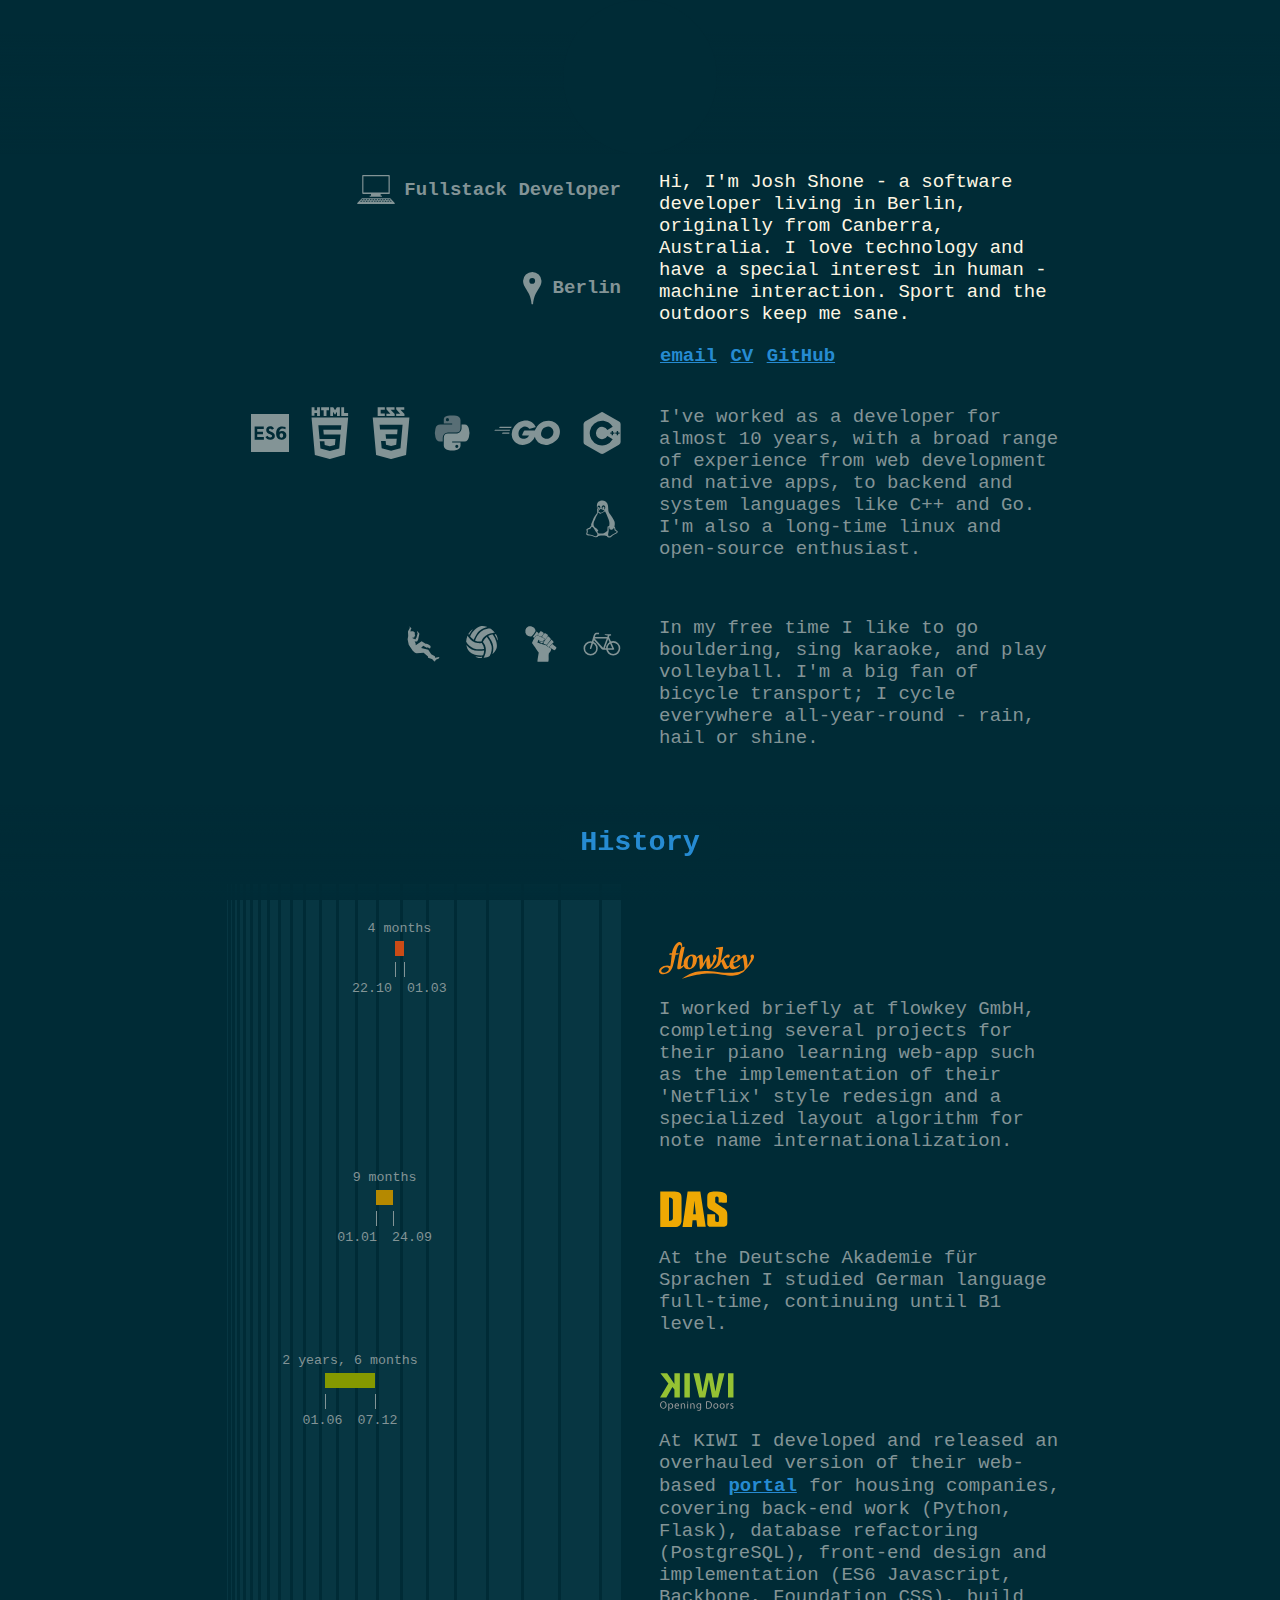
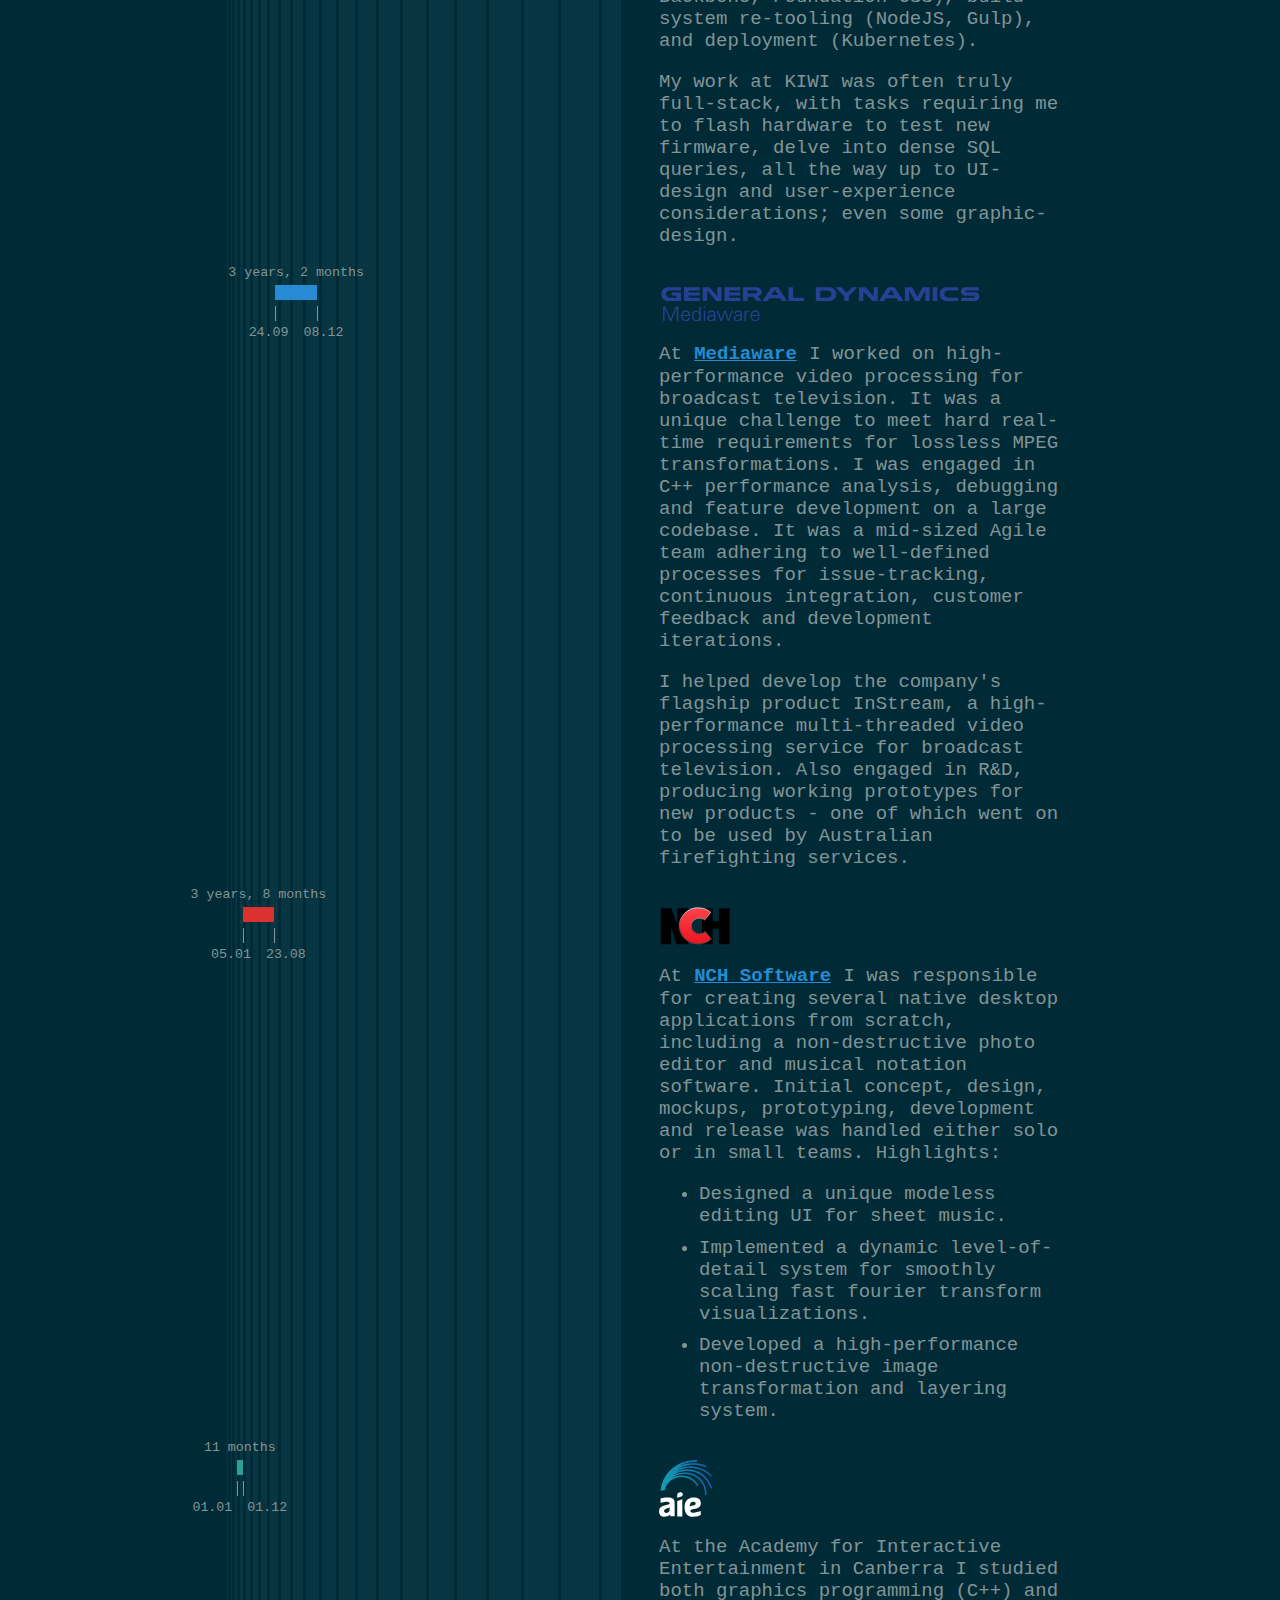
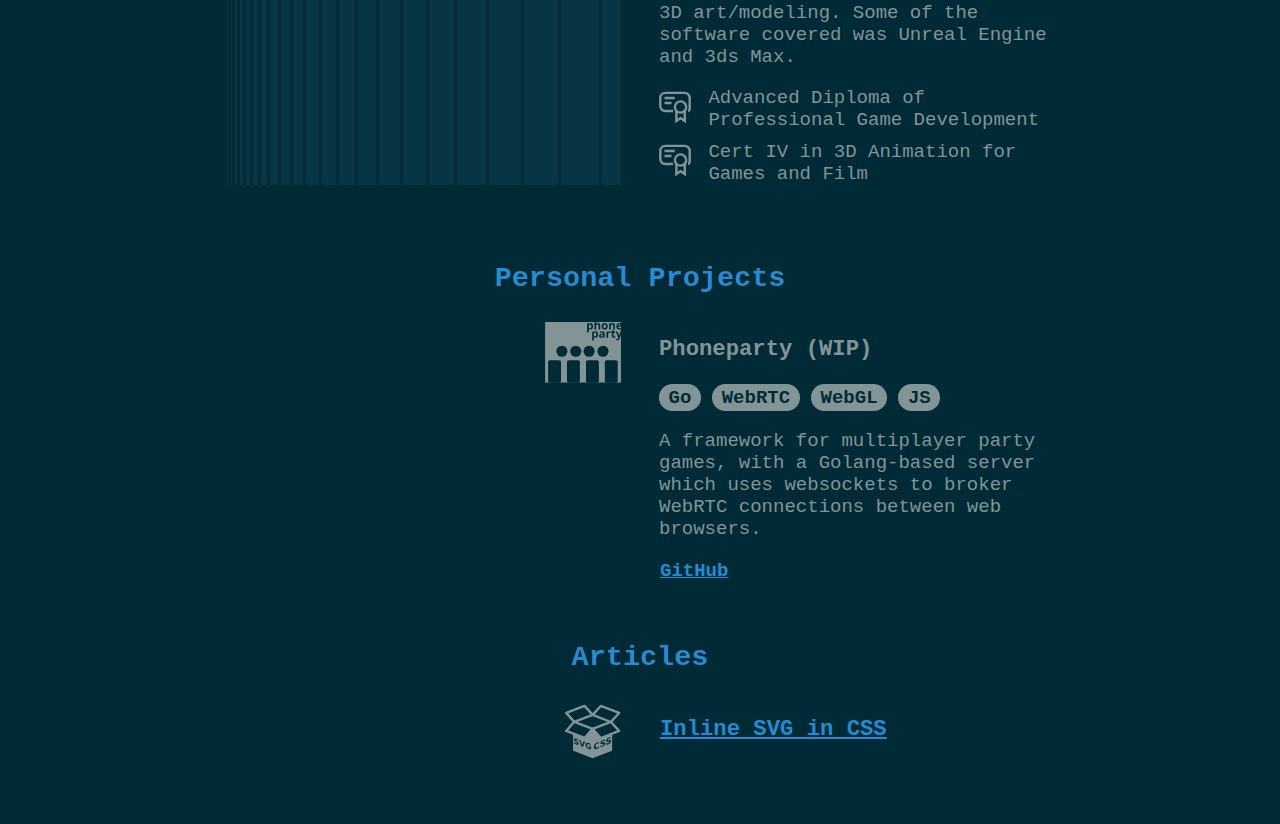
==== commit 9f7fe13e: "Remove Google Analytics" ====
--- a/index.html
+++ b/index.html
@@ -14,15 +14,6 @@
     <link rel="stylesheet" href="style.css">
     <link rel="stylesheet" href="icons.css">
     <link rel="shortcut icon" href="assets/favicon.png" type="image/png">
-
-    <!-- Global site tag (gtag.js) - Google Analytics -->
-    <script async src="https://www.googletagmanager.com/gtag/js?id=UA-162747963-1"></script>
-    <script>
-      window.dataLayer = window.dataLayer || [];
-      function gtag(){dataLayer.push(arguments);}
-      gtag('js', new Date());
-      gtag('config', 'UA-162747963-1');
-    </script>
   </head>
 
   <body>
--- a/style.css
+++ b/style.css
@@ -29,15 +29,16 @@
   overflow-y: auto;
   overflow-x: hidden;
   scrollbar-color: var(--base01) transparent;
+  --scrollbar-width: 16px;
 }
 html::-webkit-scrollbar {
-  width: 16px;
+  width: var(--scrollbar-width);
   background: transparent;
 }
 html::-webkit-scrollbar-thumb {
   background: var(--base01);
-  border: 4px solid var(--base03);
-  border-radius: 8px;
+  border: calc(var(--scrollbar-width) / 8) solid var(--base03);
+  border-radius: calc(var(--scrollbar-width) / 2);
 }
 html::-webkit-scrollbar-thumb:hover {
   background: var(--base00);
@@ -51,7 +52,6 @@
   padding-top: var(--h1-height);
 
   --h2-height: 1.8rem;
-  --h2-min-spacing: 1rem;
 
   --section-max-width: 45rem;
 }
@@ -110,7 +110,7 @@
   display: inline-block;
   width:  6rem;
   height: 6rem;
-  border-radius: 100%;
+  border-radius: 50%;
   margin-top: 1rem;
   transition: width 0.2s, height 0.2s, margin-top 0.2s;
   cursor: pointer;
@@ -166,19 +166,6 @@
 #about.scroll-handle {
   top: calc(var(--h1-height) * -1);
 }
-section:nth-of-type(1)::before {
-  top: 1rem;
-}
-section::before {
-  display: block;
-  content: '';
-  position: absolute;
-  left: calc(50% - 2px);
-  width: 4px;
-  border-radius: 2px;
-  top: 0;
-  bottom: 100%;
-}
 
 section > div {
   display: flex;
@@ -188,13 +175,13 @@
 section > div > .graphical {
   flex-basis: 3rem;
   flex-grow: 1;
-  margin-right: 2rem;
+  margin-right: 1rem;
   text-align: right;
 }
 section > div .textual {
   flex-basis: 3rem;
   flex-grow: 1;
-  margin-left: 2rem;
+  margin-left: 1rem;
 }
 
 .opening-paragraph {
@@ -234,18 +221,20 @@
   z-index: 3;
   height: 1rem;
   margin-left: calc((100% - var(--section-max-width)) / 2);
-  width: calc((var(--section-max-width) / 2) - 2rem);
+  width: calc((var(--section-max-width) / 2) - 1rem);
   background-color: var(--base02);
+  opacity: 1;
+  transition: .5s opacity;
 }
 #timeline-header.hidden {
-  visibility: hidden;
+  opacity: 0;
 }
 #timeline-background {
   position: absolute;
   left:   0;
   top:    0;
   bottom: 0;
-  right: calc(50% + 2rem);
+  right: calc(50% + 1rem);
   overflow: hidden;
 }
 #timeline-background > .timeline-block {
@@ -253,12 +242,6 @@
   border-left: 3px solid var(--base03);
 }
 
-#history-section > div:first-of-type > .textual {
-  margin-top: 0;
-}
-#history-section > div:first-of-type > .graphical {
-  margin-top: 1.6rem;
-}
 #history-section h3 {
   margin: 0;
 }
@@ -274,12 +257,13 @@
   top: 0;
   bottom: 0;
   text-align: left;
-  font-size: 0.75em;
+  font-size: 0.7em;
 }
 #timeline-header .timeline-block {
   margin-top: 5px;
-  padding-left:  6px;
-  padding-right: 6px;
+  padding-left:  3px;
+  box-sizing: border-box;
+  text-align: center;
 }
 #timeline-header .timeline-block::before {
   display: block;
@@ -296,12 +280,6 @@
   z-index: 1;
 }
 
-.timeline-block .label {
-  position: absolute;
-  top: 100%;
-  margin-top: 5px;
-}
-
 .timeline-block .duration {
   position: absolute;
   bottom: 100%;
@@ -321,10 +299,9 @@
   width: 300px;
   padding-top: 25px;
   text-align: center;
-  display: flex;
-  justify-content: center;
 }
 .timeline-block .date-label::after {
+  /* Connecting line between label and block */
   content: '';
   display: block;
   width: 1px;
@@ -337,23 +314,12 @@
 .timeline-block .date-label.start { left:  -150px; }
 .timeline-block .date-label.end   { right: -150px; }
 
-.timeline-block.australia {
-  background: linear-gradient(135deg, #262665, #262665 10px, #fff 10px, #fff 15px, #cf3030 15px, #cf3030 20px, #fff 20px, #fff 23px, #262665 23px, #262665);
-}
-.timeline-block.germany   {
-  background: linear-gradient(135deg, #000, #000 33%, #c83737 33%, #c83737 66%, #cfaf30 66%, #cfaf30);
-}
-
 .timeline-block.aie       { background-color: var(--cyan);   }
 .timeline-block.nch       { background-color: var(--red);    }
 .timeline-block.mediaware { background-color: var(--blue);   }
 .timeline-block.kiwi      { background-color: var(--green);  }
 .timeline-block.das       { background-color: var(--yellow); }
 .timeline-block.flowkey   { background-color: var(--orange); }
-
-.timeline-paragraph-header {
-  height: 2em;
-}
 
 .hide-text {
   font-size: 0 !important;
@@ -378,9 +344,6 @@
   margin-bottom: 1rem;
   padding-top: 0.4rem;
   padding-bottom: 0.4rem;
-}
-ul.graphical li img {
-  height: 2.2rem;
 }
 
 .textual ul.tags {
@@ -444,9 +407,6 @@
     top: 0.5rem;
     max-width: var(--section-max-width);
   }
-  h2:nth-of-type(1) {
-    margin-top: 3rem;
-  }
 
   section {
     margin-left: 0;
@@ -477,17 +437,6 @@
     background: var(--base00);
   }
 
-  section:nth-of-type(2)::after {
-    content: '';
-    position: absolute;
-    bottom: calc(100% + var(--h2-height) + 2rem);
-    height: 3rem;
-    width: 4px;
-    left: calc(50% - 2px);
-    border-radius: 2px;
-    background-color: var(--yellow);
-  }
-
   #history-section {
     margin-top: -1rem;
     padding-top: 3rem;
@@ -572,9 +521,6 @@
   section > div .textual {
     margin-left: 0;
   }
-  section::before {
-    display: none;
-  }
 
   section > .scroll-handle {
     top: calc((var(--h2-height) + 1.5rem) * -1);
@@ -585,9 +531,6 @@
   }
   ul.graphical li {
     margin-left: 0;
-  }
-  ul.graphical li img {
-    height: 1.7rem;
   }
 
   #history-section > div > .graphical {
--- a/icons.css
+++ b/icons.css
@@ -268,49 +268,117 @@
 .flowkey-logo {
   height: 2rem;
   width:  5rem;
-  background: no-repeat left / contain url('data:image/svg+xml,<svg fill="%23ee8817" viewBox="0 0 2642 1024" xmlns="http://www.w3.org/2000/svg"><path d="M1913 674c-15 0-31-31-62-97-19-41-34-77-44-106 20-26 52-43 81-44 20-1 34 5 44 8 20 6 38-41 37-57 0-19-21-32-46-31-47 2-92 50-138 101-20 20-60 71-68 77l66-367-9-27-190 24 1 39 38-3c30-3 46 14 44 51-6 87-13 161-26 239-14 81-43 159-120 227l-50 46c50-11 96-28 125-44 37-20 102-67 112-125 2-13 15-25 25-36 19 52 41 104 59 144 20 42 39 62 63 61 26-1 75-24 121-92l-8-32c-10 12-46 43-55 44zM433 110c-36 58-65 140-72 198l-64 1-14 43 71-1c-17 127-17 213-40 322-39-30-111-34-183-5C38 705-18 781 5 838s116 74 208 37c50-20 89-52 111-85 35-41 59-97 82-199 22-91 42-170 55-241l72-8 19-35-84 1c16-79 48-233 113-237 33-2 39 75 50 92 0 0 17 11 16-9-3-75 7-135-54-152S475 44 433 110zM195 837c-56 25-114 16-129-19s18-83 75-107c56-24 114-16 129 19s-19 83-75 107z"/><path d="M2595 347c-30 0-60 31-49 60 4 12 15 25 12 47-4 32-87 201-93 206-5-70-10-123-19-194-12-87-31-118-62-118-38 0-88 47-125 108l-4 24c26-32 63-45 69-45 5 0 12 9 19 39 16 77 33 210 33 280-21 27-159 150-749 76-532-70-708-4-996 194 0 0 399-150 764-152 375-2 611 117 822 32a591 591 0 00252-204c49-72 99-130 139-197 25-40 34-72 34-105s-24-51-47-51z"/><path d="M690 664c13 49 48 91 125 90 54 0 111-24 150-57 60-52 98-152 90-232 22-23 44-39 51-39s10 15 14 43c7 55 3 209 18 271 5 17 26 18 38 6 61-61 95-158 140-233 6 31-5 179 36 238 8 10 28 3 36-1 68-33 121-121 162-193 26-46 50-124 50-152 0-34-22-58-49-58-21 0-38 16-46 34-10 25 10 46 10 65 1 57-57 175-78 183l-42-264h-31c-34 28-132 237-140 239 0-43 0-93-4-158-4-74-16-99-45-99-33 0-86 34-126 87-15-54-56-87-123-87-37 0-78 14-114 33-90 48-136 134-128 250-16 19-40 42-64 43-6 0-8-10-1-51 27-152 55-290 89-452 5-27 9-37-1-40-10-4-44 1-70 14-23 12-35 52-40 69-40 140-60 296-82 429-16 95-4 113 40 113s96-50 135-91zm202-278c29-1 56 28 51 95-4 63-11 233-93 234-27 0-53-29-53-97 0-116 39-232 95-232zM2062 756c-51 0-100-28-100-127 0-84 40-173 99-221 32-27 90-56 133-56 58 0 82 36 82 75 0 85-122 130-209 154-5 50 17 107 53 108 33 1 78-22 118-61l16 27c-39 42-142 101-192 101zm67-352c-15 11-47 57-58 145 85-28 114-64 114-110 0-35-18-47-31-47-8 0-17 3-25 12z"/></svg>');
+  background: no-repeat left / contain url('data:image/svg+xml,\
+    <svg fill="%23ee8817" viewBox="0 0 2642 1024" xmlns="http://www.w3.org/2000/svg">\
+      <path d="M1913 674c-15 0-31-31-62-97-19-41-34-77-44-106 20-26 52-43 81-44 20-1 34 5 44 8 20 6 38-41 37-57 0-19-21-32-46-31-47 2-92 50-138 101-20 20-60 71-68 77l66-367-9-27-190 24 1 39 38-3c30-3 46 14 44 51-6 87-13 161-26 239-14 81-43 159-120 227l-50 46c50-11 96-28 125-44 37-20 102-67 112-125 2-13 15-25 25-36 19 52 41 104 59 144 20 42 39 62 63 61 26-1 75-24 121-92l-8-32c-10 12-46 43-55 44zM433 110c-36 58-65 140-72 198l-64 1-14 43 71-1c-17 127-17 213-40 322-39-30-111-34-183-5C38 705-18 781 5 838s116 74 208 37c50-20 89-52 111-85 35-41 59-97 82-199 22-91 42-170 55-241l72-8 19-35-84 1c16-79 48-233 113-237 33-2 39 75 50 92 0 0 17 11 16-9-3-75 7-135-54-152S475 44 433 110zM195 837c-56 25-114 16-129-19s18-83 75-107c56-24 114-16 129 19s-19 83-75 107z"/>\
+      <path d="M2595 347c-30 0-60 31-49 60 4 12 15 25 12 47-4 32-87 201-93 206-5-70-10-123-19-194-12-87-31-118-62-118-38 0-88 47-125 108l-4 24c26-32 63-45 69-45 5 0 12 9 19 39 16 77 33 210 33 280-21 27-159 150-749 76-532-70-708-4-996 194 0 0 399-150 764-152 375-2 611 117 822 32a591 591 0 00252-204c49-72 99-130 139-197 25-40 34-72 34-105s-24-51-47-51z"/>\
+      <path d="M690 664c13 49 48 91 125 90 54 0 111-24 150-57 60-52 98-152 90-232 22-23 44-39 51-39s10 15 14 43c7 55 3 209 18 271 5 17 26 18 38 6 61-61 95-158 140-233 6 31-5 179 36 238 8 10 28 3 36-1 68-33 121-121 162-193 26-46 50-124 50-152 0-34-22-58-49-58-21 0-38 16-46 34-10 25 10 46 10 65 1 57-57 175-78 183l-42-264h-31c-34 28-132 237-140 239 0-43 0-93-4-158-4-74-16-99-45-99-33 0-86 34-126 87-15-54-56-87-123-87-37 0-78 14-114 33-90 48-136 134-128 250-16 19-40 42-64 43-6 0-8-10-1-51 27-152 55-290 89-452 5-27 9-37-1-40-10-4-44 1-70 14-23 12-35 52-40 69-40 140-60 296-82 429-16 95-4 113 40 113s96-50 135-91zm202-278c29-1 56 28 51 95-4 63-11 233-93 234-27 0-53-29-53-97 0-116 39-232 95-232zM2062 756c-51 0-100-28-100-127 0-84 40-173 99-221 32-27 90-56 133-56 58 0 82 36 82 75 0 85-122 130-209 154-5 50 17 107 53 108 33 1 78-22 118-61l16 27c-39 42-142 101-192 101zm67-352c-15 11-47 57-58 145 85-28 114-64 114-110 0-35-18-47-31-47-8 0-17 3-25 12z"/>\
+    </svg>\
+  ');
 }
 
 .das-logo {
   height: 2rem;
   width:  4rem;
-  background: no-repeat left / contain url('data:image/svg+xml,<svg viewBox="0 0 15.35 8.5" xmlns="http://www.w3.org/2000/svg"><path d="M10.75 1.5v1.61c0 .54.04.9.85 1.39.82.47 1.54 1.02 1.54 1.02s.22.16.22.45v.9c0 .2-.1.28-.4.28-.3 0-.42-.07-.42-.3 0-.43-.04-1.41-.04-1.41h-1.75V7.3c0 .61.09.94 1.05.94h2.04c.67 0 1.4-.05 1.4-.88V5.63c0-.55-.04-1.12-.86-1.6-.81-.47-1.62-1.07-1.75-1.16-.13-.1-.09-.27-.09-.47v-.62c0-.16.05-.35.36-.35.3 0 .39.18.39.42v.94s1.87.08 1.87 0V1.41S15.14.35 12.96.35c-.92 0-2.2-.15-2.2 1.15zM.24.35v7.9h3.54C4.86 8.24 5 7.02 5 7.02v-5.3c0-1.3-.7-1.38-2.02-1.38H.24zm6.12 0l-1.14 7.9h2.1l.15-1.49h.87l.16 1.48h1.91L9.2.34zM2.19 1.7c.84 0 .87.55.87.55V6.4s-.06.55-.87.55zm5.7.71l.31 2.99h-.6z" fill="%23eea903"/></svg>');
+  background: no-repeat left / contain url('data:image/svg+xml,\
+    <svg viewBox="0 0 15.35 8.5" xmlns="http://www.w3.org/2000/svg">\
+      <path fill="%23eea903" d="M10.75 1.5v1.61c0 .54.04.9.85 1.39.82.47 1.54 1.02 1.54 1.02s.22.16.22.45v.9c0 .2-.1.28-.4.28-.3 0-.42-.07-.42-.3 0-.43-.04-1.41-.04-1.41h-1.75V7.3c0 .61.09.94 1.05.94h2.04c.67 0 1.4-.05 1.4-.88V5.63c0-.55-.04-1.12-.86-1.6-.81-.47-1.62-1.07-1.75-1.16-.13-.1-.09-.27-.09-.47v-.62c0-.16.05-.35.36-.35.3 0 .39.18.39.42v.94s1.87.08 1.87 0V1.41S15.14.35 12.96.35c-.92 0-2.2-.15-2.2 1.15zM.24.35v7.9h3.54C4.86 8.24 5 7.02 5 7.02v-5.3c0-1.3-.7-1.38-2.02-1.38H.24zm6.12 0l-1.14 7.9h2.1l.15-1.49h.87l.16 1.48h1.91L9.2.34zM2.19 1.7c.84 0 .87.55.87.55V6.4s-.06.55-.87.55zm5.7.71l.31 2.99h-.6z"/>\
+    </svg>\
+  ');
 }
 
 .kiwi-logo {
   height: 2rem;
   width:  5rem;
-  background: no-repeat left / contain url('data:image/svg+xml,<svg viewBox="0 0 17 8.5" xmlns="http://www.w3.org/2000/svg"><path d="M4.66 5.47H3.45V3.7l-.46-.57-1.34 2.34H.23L2.1 2.36.31.05h1.52l1.62 2.39V.04h1.22zM6.9.05v5.42H5.68V.05zM9 5.47L7.7.05h1.32l.74 4.14.83-4.13h1.3l.74 4.1.76-4.1h1.25l-1.4 5.42H11.9l-.73-4-.83 4zM16.66.05v5.42h-1.22V.05z" fill="%2395c233"/><path d="M1.7 7.14c0 .56-.33.85-.74.85-.43 0-.73-.33-.73-.81 0-.52.31-.85.74-.85.45 0 .73.34.73.81zm-1.24.03c0 .34.19.65.5.65.34 0 .52-.3.52-.66 0-.32-.16-.65-.51-.65-.34 0-.51.3-.51.66zm1.62-.36h.19v.2a.48.48 0 01.42-.23c.28 0 .49.24.49.6 0 .41-.25.61-.53.61a.43.43 0 01-.36-.18v.63h-.21zm.21.77c.03.14.17.24.31.24.23 0 .35-.18.35-.45 0-.23-.12-.43-.34-.43-.14 0-.28.1-.31.26-.02.12-.03.29-.01.38zm1.38-.15c0 .29.19.4.4.4.15 0 .24-.03.31-.06l.04.15a.96.96 0 01-.39.07c-.36 0-.56-.24-.56-.58 0-.35.2-.62.54-.62.37 0 .48.33.48.54v.1zm.62-.16c0-.13-.05-.34-.29-.34-.2 0-.3.2-.32.34zm.58-.46h.2V7a.42.42 0 01.38-.22c.16 0 .4.1.4.5v.68h-.2V7.3c0-.2-.07-.34-.27-.34-.13 0-.28.1-.29.21v.8h-.21zm1.68-.33c0 .07-.05.14-.13.14s-.13-.06-.13-.14c0-.07.05-.13.14-.13.08 0 .12.06.12.13zm-.24 1.48V6.81h.21v1.15zM7 6.82h.18l.01.18c.06-.11.2-.22.39-.22.16 0 .4.1.4.5v.69h-.22V7.3c.01-.2-.06-.34-.26-.34-.14 0-.29.1-.29.21v.8H7zm2.42-.03l.01 1c0 .27-.05.43-.17.52a.65.65 0 01-.41.14.78.78 0 01-.39-.1l.05-.15c.08.05.2.09.34.09.22 0 .38-.12.38-.4v-.14c-.07.1-.2.19-.38.19-.28 0-.49-.24-.49-.56 0-.4.25-.62.52-.62.2 0 .31.1.36.2v-.17zm-.21.48a.3.3 0 00-.31-.32c-.2 0-.34.17-.34.44 0 .23.11.41.34.41.2 0 .31-.1.31-.32zm1.31-.89c.13-.02.28-.04.45-.04.3 0 .5.07.65.2.14.14.23.32.23.58 0 .27-.09.48-.24.63s-.4.23-.7.23a3 3 0 01-.38-.02zm.21 1.42l.2.01c.45 0 .69-.24.69-.68 0-.38-.2-.62-.65-.62-.1 0-.19 0-.24.03zm2.55-.42c0 .43-.3.6-.58.6-.31 0-.56-.22-.56-.58 0-.39.25-.62.58-.62.34 0 .56.24.56.6zm-.57.45c.2 0 .35-.19.35-.45 0-.2-.1-.44-.34-.44-.25 0-.36.21-.36.46s.15.43.35.43zm1.42.15c-.31 0-.56-.22-.56-.58 0-.39.25-.62.58-.62s.56.22.55.64c0 .4-.3.56-.57.56zm.01-.15c.2 0 .34-.19.34-.45 0-.2-.1-.44-.34-.44s-.35.21-.35.46.14.43.35.43zm.94-1.03h.2l-.01.24c.11-.2.23-.26.38-.26v.21c-.22 0-.36.18-.36.26v.73h-.21zm.88.95a.6.6 0 00.28.08c.15 0 .22-.08.22-.17 0-.1-.05-.16-.21-.21-.21-.08-.3-.19-.3-.33 0-.19.15-.34.39-.34.11 0 .22.03.28.07l-.04.15a.47.47 0 00-.24-.07c-.13 0-.19.07-.19.16 0 .1.07.14.22.2.2.07.3.17.3.35 0 .2-.15.34-.43.34a.67.67 0 01-.33-.09z" fill="%239d9c9c"/></svg>');
+  background: no-repeat left / contain url('data:image/svg+xml,\
+    <svg viewBox="0 0 17 8.5" xmlns="http://www.w3.org/2000/svg">\
+      <path fill="%2395c233" d="M4.66 5.47H3.45V3.7l-.46-.57-1.34 2.34H.23L2.1 2.36.31.05h1.52l1.62 2.39V.04h1.22zM6.9.05v5.42H5.68V.05zM9 5.47L7.7.05h1.32l.74 4.14.83-4.13h1.3l.74 4.1.76-4.1h1.25l-1.4 5.42H11.9l-.73-4-.83 4zM16.66.05v5.42h-1.22V.05z"/>\
+      <path fill="%239d9c9c" d="M1.7 7.14c0 .56-.33.85-.74.85-.43 0-.73-.33-.73-.81 0-.52.31-.85.74-.85.45 0 .73.34.73.81zm-1.24.03c0 .34.19.65.5.65.34 0 .52-.3.52-.66 0-.32-.16-.65-.51-.65-.34 0-.51.3-.51.66zm1.62-.36h.19v.2a.48.48 0 01.42-.23c.28 0 .49.24.49.6 0 .41-.25.61-.53.61a.43.43 0 01-.36-.18v.63h-.21zm.21.77c.03.14.17.24.31.24.23 0 .35-.18.35-.45 0-.23-.12-.43-.34-.43-.14 0-.28.1-.31.26-.02.12-.03.29-.01.38zm1.38-.15c0 .29.19.4.4.4.15 0 .24-.03.31-.06l.04.15a.96.96 0 01-.39.07c-.36 0-.56-.24-.56-.58 0-.35.2-.62.54-.62.37 0 .48.33.48.54v.1zm.62-.16c0-.13-.05-.34-.29-.34-.2 0-.3.2-.32.34zm.58-.46h.2V7a.42.42 0 01.38-.22c.16 0 .4.1.4.5v.68h-.2V7.3c0-.2-.07-.34-.27-.34-.13 0-.28.1-.29.21v.8h-.21zm1.68-.33c0 .07-.05.14-.13.14s-.13-.06-.13-.14c0-.07.05-.13.14-.13.08 0 .12.06.12.13zm-.24 1.48V6.81h.21v1.15zM7 6.82h.18l.01.18c.06-.11.2-.22.39-.22.16 0 .4.1.4.5v.69h-.22V7.3c.01-.2-.06-.34-.26-.34-.14 0-.29.1-.29.21v.8H7zm2.42-.03l.01 1c0 .27-.05.43-.17.52a.65.65 0 01-.41.14.78.78 0 01-.39-.1l.05-.15c.08.05.2.09.34.09.22 0 .38-.12.38-.4v-.14c-.07.1-.2.19-.38.19-.28 0-.49-.24-.49-.56 0-.4.25-.62.52-.62.2 0 .31.1.36.2v-.17zm-.21.48a.3.3 0 00-.31-.32c-.2 0-.34.17-.34.44 0 .23.11.41.34.41.2 0 .31-.1.31-.32zm1.31-.89c.13-.02.28-.04.45-.04.3 0 .5.07.65.2.14.14.23.32.23.58 0 .27-.09.48-.24.63s-.4.23-.7.23a3 3 0 01-.38-.02zm.21 1.42l.2.01c.45 0 .69-.24.69-.68 0-.38-.2-.62-.65-.62-.1 0-.19 0-.24.03zm2.55-.42c0 .43-.3.6-.58.6-.31 0-.56-.22-.56-.58 0-.39.25-.62.58-.62.34 0 .56.24.56.6zm-.57.45c.2 0 .35-.19.35-.45 0-.2-.1-.44-.34-.44-.25 0-.36.21-.36.46s.15.43.35.43zm1.42.15c-.31 0-.56-.22-.56-.58 0-.39.25-.62.58-.62s.56.22.55.64c0 .4-.3.56-.57.56zm.01-.15c.2 0 .34-.19.34-.45 0-.2-.1-.44-.34-.44s-.35.21-.35.46.14.43.35.43zm.94-1.03h.2l-.01.24c.11-.2.23-.26.38-.26v.21c-.22 0-.36.18-.36.26v.73h-.21zm.88.95a.6.6 0 00.28.08c.15 0 .22-.08.22-.17 0-.1-.05-.16-.21-.21-.21-.08-.3-.19-.3-.33 0-.19.15-.34.39-.34.11 0 .22.03.28.07l-.04.15a.47.47 0 00-.24-.07c-.13 0-.19.07-.19.16 0 .1.07.14.22.2.2.07.3.17.3.35 0 .2-.15.34-.43.34a.67.67 0 01-.33-.09z"/>\
+    </svg>\
+  ');
 }
 
 .mediaware-logo {
   height: 2rem;
   width:  18rem;
-  background: no-repeat left / contain url('data:image/svg+xml,<svg viewBox="0 0 47.63 5.56" xmlns="http://www.w3.org/2000/svg"><g fill="%23274093"><path d="M.57 3.14h.32l.79 1.84.78-1.84h.33v2.12h-.22V3.34l-.8 1.92h-.2L.79 3.34v1.92H.57V3.14m3.97 1.61c-.1.38-.31.53-.64.53-.24 0-.41-.07-.52-.2a.9.9 0 01-.18-.58c-.01-.2.06-.4.2-.56.14-.15.3-.22.47-.22.23 0 .4.07.5.22.14.21.16.33.17.6H3.4v.1c0 .28.22.48.47.48.27 0 .38-.14.45-.37zm-.65-.85c-.33 0-.46.3-.48.49h.92c-.03-.33-.23-.48-.44-.49zm2.2-.76v1.61c0 .17 0 .34.02.51h-.22l-.01-.21a.45.45 0 01-.18.18.66.66 0 01-.33.08.49.49 0 01-.4-.21.97.97 0 01-.17-.56c-.01-.27.03-.44.1-.53.07-.1.18-.22.38-.25.27-.04.43.04.6.21v-.83M5.1 4.96c.06.11.18.17.33.17.16 0 .27-.07.35-.2a.9.9 0 00.1-.45c0-.15-.04-.3-.14-.42a.46.46 0 00-.33-.16c-.14.01-.24.06-.3.16s-.1.19-.11.4c-.01.22.02.38.1.5zm1.6-1.18v1.48h-.18V3.78zm.02-.64v.23H6.5v-.23zm.56.71c.12-.07.26-.1.4-.11a.6.6 0 01.37.1c.1.08.15.21.15.4l.02 1.02h-.18l-.03-.18a.36.36 0 01-.1.12.7.7 0 01-.35.1c-.18 0-.3-.04-.4-.14a.46.46 0 01-.12-.31c0-.22.1-.34.26-.4.15-.06.4-.09.7-.09.01-.1 0-.21-.03-.31-.04-.1-.13-.15-.28-.15-.24 0-.37.12-.37.26h-.2c0-.14.05-.25.16-.31zm.19.72c-.14.04-.23.12-.22.28.01.23.15.29.33.29.2 0 .29-.08.39-.25.05-.1.06-.24.04-.37-.18 0-.38 0-.54.05zm.94-.79h.2l.45 1.23.44-1.23h.23l.42 1.23.4-1.23h.2l-.52 1.48h-.18l-.44-1.27-.46 1.27h-.2l-.54-1.48m2.58.37c0-.14.06-.24.16-.3a.77.77 0 01.42-.11.6.6 0 01.36.1c.1.08.15.21.15.4l.02 1.02h-.2l-.01-.18c-.11.18-.3.22-.46.22-.17 0-.3-.04-.4-.14a.45.45 0 01-.11-.31c0-.21.1-.34.25-.4.16-.06.4-.09.72-.09 0-.1-.02-.21-.05-.31-.03-.1-.12-.15-.27-.15-.12 0-.2.02-.27.07-.07.04-.1.1-.1.19H11m.13.69c0 .22.13.3.32.3.2 0 .31-.1.4-.26a.7.7 0 00.04-.37c-.19 0-.38.02-.54.05-.15.03-.23.12-.22.28zm1.53-1.07l.02.19c.04-.12.1-.18.18-.2.1-.03.2-.04.32-.03v.16c-.18 0-.32.05-.38.11a.4.4 0 00-.12.3v.95h-.2V3.98l-.01-.2zm2.04.97c-.04.2-.12.34-.23.42a.7.7 0 01-.41.11c-.24 0-.41-.07-.51-.2a.9.9 0 01-.19-.56c0-.25.07-.43.2-.58.15-.15.3-.22.48-.22.23 0 .4.07.5.22.12.18.18.39.17.6h-1.15c.01.37.11.6.47.6.2-.01.29-.08.4-.23.03-.04.04-.1.06-.16zm-.31-.7c-.08-.1-.2-.15-.34-.15a.42.42 0 00-.37.18.7.7 0 00-.12.3h.93a.56.56 0 00-.1-.33z" stroke-width="2.04"/><path d="M34.94 2.34l-.25-.39h-1.56l-.23.39h-.76l1.32-2h.97l1.3 2zM33.92.69l-.5.79h1zm5.03 1.65L38.94.82l-.87 1.52h-.64L36.58.82v1.52h-.64v-2H37l.77 1.4.76-1.4h1.04v2zm1.06 0v-2h.67v2zm2.1 0c-.6 0-1.08-.4-1.08-1 0-.62.5-1 1.08-1h1.64v.47H42.3c-.32 0-.6.18-.6.52s.28.52.6.52h1.45v.49zm4.07 0h-2v-.47h1.78c.1 0 .2-.02.2-.14 0-.13-.1-.15-.2-.15h-1.2a.62.62 0 01-.62-.63c0-.35.27-.62.62-.62h2v.46h-1.8c-.08 0-.16.04-.16.14s.09.14.17.14h1.2c.37 0 .67.25.67.63s-.3.64-.66.64zm-28.26 0l-.25-.39H16.1l-.23.39h-.76l1.32-2h.97l1.3 2zM16.9.69l-.5.79h1zm2.02 1.65v-2h.66v1.51h1.63v.49zm5.89 0h-1.9v-2h1.9c.59 0 1.08.38 1.08 1 0 .6-.5 1-1.08 1zM24.6.81h-1.04v1.04h1.05c.32 0 .6-.17.6-.52 0-.34-.28-.52-.6-.52zm3.13.83v.7h-.66v-.7l-1.3-1.3h.86l.8.79.8-.8h.8zm3.45.7L29.87.94v1.4h-.63v-2h.92l1.2 1.3V.34h.62v2zm-29.81 0c-.6 0-1.08-.4-1.08-1 0-.62.49-1 1.08-1h1.8v.47H1.57c-.31 0-.6.18-.6.52s.29.52.6.52h.97v-.32H1.8v-.44h1.38v1.25zm2.25 0v-2h2.3v.47H4.3v.28h1.64v.44H4.3v.32h1.64v.49h-2.3zm4.7 0L7 .77v1.57h-.64v-2h1l1.14 1.3V.34h.6v2zm1.23 0v-2h2.3v.47h-1.64v.28h1.65v.44h-1.65v.32h1.65v.49h-2.3zm4.9-.7l.52.7h-.76l-.45-.63h-.83v.63h-.67v-2h1.89c.44 0 .85.2.85.69 0 .35-.23.54-.55.62zm-.43-.86h-1.1v.48h1.1c.15 0 .3-.07.3-.24s-.15-.24-.3-.24z"/></g></svg>');
+  background: no-repeat left / contain url('data:image/svg+xml,\
+    <svg fill="%23274093" viewBox="0 0 47.63 5.56" xmlns="http://www.w3.org/2000/svg">\
+      <path d="M.57 3.14h.32l.79 1.84.78-1.84h.33v2.12h-.22V3.34l-.8 1.92h-.2L.79 3.34v1.92H.57V3.14m3.97 1.61c-.1.38-.31.53-.64.53-.24 0-.41-.07-.52-.2a.9.9 0 01-.18-.58c-.01-.2.06-.4.2-.56.14-.15.3-.22.47-.22.23 0 .4.07.5.22.14.21.16.33.17.6H3.4v.1c0 .28.22.48.47.48.27 0 .38-.14.45-.37zm-.65-.85c-.33 0-.46.3-.48.49h.92c-.03-.33-.23-.48-.44-.49zm2.2-.76v1.61c0 .17 0 .34.02.51h-.22l-.01-.21a.45.45 0 01-.18.18.66.66 0 01-.33.08.49.49 0 01-.4-.21.97.97 0 01-.17-.56c-.01-.27.03-.44.1-.53.07-.1.18-.22.38-.25.27-.04.43.04.6.21v-.83M5.1 4.96c.06.11.18.17.33.17.16 0 .27-.07.35-.2a.9.9 0 00.1-.45c0-.15-.04-.3-.14-.42a.46.46 0 00-.33-.16c-.14.01-.24.06-.3.16s-.1.19-.11.4c-.01.22.02.38.1.5zm1.6-1.18v1.48h-.18V3.78zm.02-.64v.23H6.5v-.23zm.56.71c.12-.07.26-.1.4-.11a.6.6 0 01.37.1c.1.08.15.21.15.4l.02 1.02h-.18l-.03-.18a.36.36 0 01-.1.12.7.7 0 01-.35.1c-.18 0-.3-.04-.4-.14a.46.46 0 01-.12-.31c0-.22.1-.34.26-.4.15-.06.4-.09.7-.09.01-.1 0-.21-.03-.31-.04-.1-.13-.15-.28-.15-.24 0-.37.12-.37.26h-.2c0-.14.05-.25.16-.31zm.19.72c-.14.04-.23.12-.22.28.01.23.15.29.33.29.2 0 .29-.08.39-.25.05-.1.06-.24.04-.37-.18 0-.38 0-.54.05zm.94-.79h.2l.45 1.23.44-1.23h.23l.42 1.23.4-1.23h.2l-.52 1.48h-.18l-.44-1.27-.46 1.27h-.2l-.54-1.48m2.58.37c0-.14.06-.24.16-.3a.77.77 0 01.42-.11.6.6 0 01.36.1c.1.08.15.21.15.4l.02 1.02h-.2l-.01-.18c-.11.18-.3.22-.46.22-.17 0-.3-.04-.4-.14a.45.45 0 01-.11-.31c0-.21.1-.34.25-.4.16-.06.4-.09.72-.09 0-.1-.02-.21-.05-.31-.03-.1-.12-.15-.27-.15-.12 0-.2.02-.27.07-.07.04-.1.1-.1.19H11m.13.69c0 .22.13.3.32.3.2 0 .31-.1.4-.26a.7.7 0 00.04-.37c-.19 0-.38.02-.54.05-.15.03-.23.12-.22.28zm1.53-1.07l.02.19c.04-.12.1-.18.18-.2.1-.03.2-.04.32-.03v.16c-.18 0-.32.05-.38.11a.4.4 0 00-.12.3v.95h-.2V3.98l-.01-.2zm2.04.97c-.04.2-.12.34-.23.42a.7.7 0 01-.41.11c-.24 0-.41-.07-.51-.2a.9.9 0 01-.19-.56c0-.25.07-.43.2-.58.15-.15.3-.22.48-.22.23 0 .4.07.5.22.12.18.18.39.17.6h-1.15c.01.37.11.6.47.6.2-.01.29-.08.4-.23.03-.04.04-.1.06-.16zm-.31-.7c-.08-.1-.2-.15-.34-.15a.42.42 0 00-.37.18.7.7 0 00-.12.3h.93a.56.56 0 00-.1-.33z" stroke-width="2.04"/>\
+      <path d="M34.94 2.34l-.25-.39h-1.56l-.23.39h-.76l1.32-2h.97l1.3 2zM33.92.69l-.5.79h1zm5.03 1.65L38.94.82l-.87 1.52h-.64L36.58.82v1.52h-.64v-2H37l.77 1.4.76-1.4h1.04v2zm1.06 0v-2h.67v2zm2.1 0c-.6 0-1.08-.4-1.08-1 0-.62.5-1 1.08-1h1.64v.47H42.3c-.32 0-.6.18-.6.52s.28.52.6.52h1.45v.49zm4.07 0h-2v-.47h1.78c.1 0 .2-.02.2-.14 0-.13-.1-.15-.2-.15h-1.2a.62.62 0 01-.62-.63c0-.35.27-.62.62-.62h2v.46h-1.8c-.08 0-.16.04-.16.14s.09.14.17.14h1.2c.37 0 .67.25.67.63s-.3.64-.66.64zm-28.26 0l-.25-.39H16.1l-.23.39h-.76l1.32-2h.97l1.3 2zM16.9.69l-.5.79h1zm2.02 1.65v-2h.66v1.51h1.63v.49zm5.89 0h-1.9v-2h1.9c.59 0 1.08.38 1.08 1 0 .6-.5 1-1.08 1zM24.6.81h-1.04v1.04h1.05c.32 0 .6-.17.6-.52 0-.34-.28-.52-.6-.52zm3.13.83v.7h-.66v-.7l-1.3-1.3h.86l.8.79.8-.8h.8zm3.45.7L29.87.94v1.4h-.63v-2h.92l1.2 1.3V.34h.62v2zm-29.81 0c-.6 0-1.08-.4-1.08-1 0-.62.49-1 1.08-1h1.8v.47H1.57c-.31 0-.6.18-.6.52s.29.52.6.52h.97v-.32H1.8v-.44h1.38v1.25zm2.25 0v-2h2.3v.47H4.3v.28h1.64v.44H4.3v.32h1.64v.49h-2.3zm4.7 0L7 .77v1.57h-.64v-2h1l1.14 1.3V.34h.6v2zm1.23 0v-2h2.3v.47h-1.64v.28h1.65v.44h-1.65v.32h1.65v.49h-2.3zm4.9-.7l.52.7h-.76l-.45-.63h-.83v.63h-.67v-2h1.89c.44 0 .85.2.85.69 0 .35-.23.54-.55.62zm-.43-.86h-1.1v.48h1.1c.15 0 .3-.07.3-.24s-.15-.24-.3-.24z"/>\
+    </svg>\
+  ');
 }
 
 .nch-logo {
   height: 2rem;
   width:  5rem;
-  background: no-repeat left / contain url('data:image/svg+xml,<svg viewBox="0 0 12.44 6.615" xmlns="http://www.w3.org/2000/svg"><defs><linearGradient id="a" x1="45.12" x2="45.12" y1="993.4" y2="1034" gradientTransform="translate(-.75 138.5) scale(.1531)" gradientUnits="userSpaceOnUse"><stop stop-color="%23fd4149" offset="0"/><stop stop-color="%23ec1620" offset="1"/></linearGradient><linearGradient id="b" x1="41.24" x2="41.24" y1="993" y2="1018" gradientTransform="translate(-.75 138.5) scale(.1531)" gradientUnits="userSpaceOnUse"><stop stop-color="%23ededed" offset="0"/><stop stop-color="%23454545" offset="1"/></linearGradient></defs><path d="M.257 6.5V.219H2.11l1.047 2.919V.219H5.09V6.5H3.043l-.97-2.899V6.5zm9.045 0H7.427V.219h1.875V2.48h1.063V.219h1.877V6.5h-1.877V3.792H9.302z"/><path d="M3.478 293.7c0 1.739 1.484 3.14 3.316 3.14.884 0 1.682-.328 2.277-.861l-1.092-1.331c-.25.256-.607.418-.997.418a1.38 1.38 0 01-1.39-1.367c0-.756.622-1.367 1.39-1.367.356 0 .684.132.93.348l1.021-1.375c-.578-.465-1.145-.751-2.333-.751-1.563 0-3.122 1.406-3.122 3.145z" color="black" fill="url(%23a)" stroke="url(%23b)" stroke-width=".154" transform="translate(0 -290.4)"/></svg>');
+  background: no-repeat left / contain url('data:image/svg+xml,\
+    <svg viewBox="0 0 12.44 6.615" xmlns="http://www.w3.org/2000/svg">\
+      <defs>\
+        <linearGradient id="a" x1="45.12" x2="45.12" y1="993.4" y2="1034" gradientTransform="translate(-.75 138.5) scale(.1531)" gradientUnits="userSpaceOnUse">\
+          <stop stop-color="%23fd4149" offset="0"/>\
+          <stop stop-color="%23ec1620" offset="1"/>\
+        </linearGradient>\
+        <linearGradient id="b" x1="41.24" x2="41.24" y1="993" y2="1018" gradientTransform="translate(-.75 138.5) scale(.1531)" gradientUnits="userSpaceOnUse">\
+          <stop stop-color="%23ededed" offset="0"/>\
+          <stop stop-color="%23454545" offset="1"/>\
+        </linearGradient>\
+      </defs>\
+      <path fill="black" d="M.257 6.5V.219H2.11l1.047 2.919V.219H5.09V6.5H3.043l-.97-2.899V6.5zm9.045 0H7.427V.219h1.875V2.48h1.063V.219h1.877V6.5h-1.877V3.792H9.302z"/>\
+      <path fill="url(%23a)" stroke="url(%23b)" stroke-width=".154" transform="translate(0 -290.4)" d="M3.478 293.7c0 1.739 1.484 3.14 3.316 3.14.884 0 1.682-.328 2.277-.861l-1.092-1.331c-.25.256-.607.418-.997.418a1.38 1.38 0 01-1.39-1.367c0-.756.622-1.367 1.39-1.367.356 0 .684.132.93.348l1.021-1.375c-.578-.465-1.145-.751-2.333-.751-1.563 0-3.122 1.406-3.122 3.145z"/>\
+    </svg>\
+  ');
 }
 
 .aie-logo {
   height: 3rem;
   width:  3rem;
-  background: no-repeat left / contain url('data:image/svg+xml,<svg viewBox="0 0 8.5 8.5" xmlns="http://www.w3.org/2000/svg"><defs><linearGradient id="a" x1=".216" x2="7.922" y1="2.61" y2="2.61" gradientUnits="userSpaceOnUse"><stop stop-color="%23179eb1" offset="0"/><stop stop-color="%23105da8" offset="1"/></linearGradient></defs><path d="M2.72 5.16l.002.472s.274-.115.521-.162c.24-.045.302-.202.302-.353 0-.152-.035-.31-.329-.31S2.72 5 2.72 5.16zm2.441.426v.003c-.631 0-1.348.354-1.348 1.444s.58 1.439 1.313 1.439c.732 0 1.1-.252 1.1-.252v-.606s-.638.24-1.015.245c-.348.005-.524-.076-.53-.304-.006-.227.404-.207.733-.302.358-.102.825-.197.825-.813s-.444-.853-1.078-.853zM.23 5.79v.6s.631-.18.899-.18c.27 0 .467.09.467.242 0 .151-.278.203-.901.386-.379.112-.677.285-.677.828s.298.782.808.782c.639 0 .84-.366.84-.366s-.015.321.05.321h.617V6.391c0-.512-.252-.79-1.092-.791s-1.012.19-1.012.19zm3.247.035s-.232.158-.404.172c-.22.019-.353.106-.353.166v2.244h.757zm1.68.396c.327.001.299.165.299.289 0 .121-.055.21-.403.285-.346.074-.47.157-.47.157 0-.556.247-.733.574-.731zm-3.575.842l.001.437c0 .144-.176.391-.462.391-.285 0-.36-.134-.36-.328 0-.202.257-.32.42-.346.29-.045.401-.154.401-.154z" fill="white"/><path d="M3.284.453C2.102.949.51 2.181.216 4.6l.638-.082c.278-1.339 1.51-1.975 2.382-1.995 1.005-.023 2.022.511 2.446 1.373l.204-.104c-.468-.95-1.434-1.549-2.664-1.493-.469.021-.943.16-1.366.429a3.279 3.279 0 012.21-.637c.737.058 1.445.356 1.964.875.52.52.851 1.265.833 2.246h.23c.016-1.036-.342-1.847-.902-2.409-.56-.563-1.32-.873-2.104-.934a3.666 3.666 0 00-2.054.441 3.813 3.813 0 011.968-.678c1.534-.091 3.122.731 3.703 2.62l.218-.066c-.61-1.981-2.309-2.883-3.94-2.783-.608.037-1.2.207-1.731.505a3.94 3.94 0 011.709-.691c1.433-.22 2.949.34 3.775 1.286l.168-.15C7.24 1.59 6.187 1.074 5.063.962A4.496 4.496 0 003.93.995c-.47.073-.923.224-1.34.451.589-.414 1.215-.597 1.774-.679 1.53-.224 2.61.349 2.61.349l.104-.214S6.413.58 5.445.501a5.633 5.633 0 00-1.134.022 4.143 4.143 0 00-1.2.332c.106-.063.21-.12.32-.175C4.374.21 5.677.245 5.677.245l.017-.228s-.156-.016-.632.005c-.475.02-1.148.17-1.778.431z" fill="url(%23a)"/></svg>');
+  background: no-repeat left / contain url('data:image/svg+xml,\
+    <svg viewBox="0 0 8.5 8.5" xmlns="http://www.w3.org/2000/svg">\
+      <defs>\
+        <linearGradient id="a" x1=".216" x2="7.922" y1="2.61" y2="2.61" gradientUnits="userSpaceOnUse">\
+          <stop stop-color="%23179eb1" offset="0"/>\
+          <stop stop-color="%23105da8" offset="1"/>\
+        </linearGradient>\
+      </defs>\
+      <path fill="white" d="M2.72 5.16l.002.472s.274-.115.521-.162c.24-.045.302-.202.302-.353 0-.152-.035-.31-.329-.31S2.72 5 2.72 5.16zm2.441.426v.003c-.631 0-1.348.354-1.348 1.444s.58 1.439 1.313 1.439c.732 0 1.1-.252 1.1-.252v-.606s-.638.24-1.015.245c-.348.005-.524-.076-.53-.304-.006-.227.404-.207.733-.302.358-.102.825-.197.825-.813s-.444-.853-1.078-.853zM.23 5.79v.6s.631-.18.899-.18c.27 0 .467.09.467.242 0 .151-.278.203-.901.386-.379.112-.677.285-.677.828s.298.782.808.782c.639 0 .84-.366.84-.366s-.015.321.05.321h.617V6.391c0-.512-.252-.79-1.092-.791s-1.012.19-1.012.19zm3.247.035s-.232.158-.404.172c-.22.019-.353.106-.353.166v2.244h.757zm1.68.396c.327.001.299.165.299.289 0 .121-.055.21-.403.285-.346.074-.47.157-.47.157 0-.556.247-.733.574-.731zm-3.575.842l.001.437c0 .144-.176.391-.462.391-.285 0-.36-.134-.36-.328 0-.202.257-.32.42-.346.29-.045.401-.154.401-.154z"/>\
+      <path fill="url(%23a)" d="M3.284.453C2.102.949.51 2.181.216 4.6l.638-.082c.278-1.339 1.51-1.975 2.382-1.995 1.005-.023 2.022.511 2.446 1.373l.204-.104c-.468-.95-1.434-1.549-2.664-1.493-.469.021-.943.16-1.366.429a3.279 3.279 0 012.21-.637c.737.058 1.445.356 1.964.875.52.52.851 1.265.833 2.246h.23c.016-1.036-.342-1.847-.902-2.409-.56-.563-1.32-.873-2.104-.934a3.666 3.666 0 00-2.054.441 3.813 3.813 0 011.968-.678c1.534-.091 3.122.731 3.703 2.62l.218-.066c-.61-1.981-2.309-2.883-3.94-2.783-.608.037-1.2.207-1.731.505a3.94 3.94 0 011.709-.691c1.433-.22 2.949.34 3.775 1.286l.168-.15C7.24 1.59 6.187 1.074 5.063.962A4.496 4.496 0 003.93.995c-.47.073-.923.224-1.34.451.589-.414 1.215-.597 1.774-.679 1.53-.224 2.61.349 2.61.349l.104-.214S6.413.58 5.445.501a5.633 5.633 0 00-1.134.022 4.143 4.143 0 00-1.2.332c.106-.063.21-.12.32-.175C4.374.21 5.677.245 5.677.245l.017-.228s-.156-.016-.632.005c-.475.02-1.148.17-1.778.431z"/>\
+    </svg>\
+  ');
 }
 
 .certificate-list li {
   padding-left: 2.6rem;
   min-height: 2rem;
-  background: no-repeat left top 0.2rem / 1.7rem url('data:image/svg+xml,<svg width="32" height="32" xmlns="http://www.w3.org/2000/svg"><g fill="none" stroke="%23839496" stroke-width="2.4"><path d="M14 20H6.4a5 5 0 01-5.1-5.1v-8a5 5 0 015-5h19.3a5 5 0 015.1 5v10C30.7 19 30 20 29 20"/><path d="M27.2 16a5.6 5.6 0 01-5.6 5.6 5.6 5.6 0 01-5.7-5.6 5.6 5.6 0 015.7-5.6 5.6 5.6 0 015.6 5.6z"/><path d="M17.4 20v10.1l4.2-3 4.2 3V19.7M5.5 7h10.2M5.5 12h7"/></g></svg>');
+  background: no-repeat left top 0.2rem / 1.7rem url('data:image/svg+xml,\
+    <svg viewBox="0 0 32 32" fill="none" stroke="%23839496" stroke-width="2.4" xmlns="http://www.w3.org/2000/svg">\
+      <path d="M14 20H6.4a5 5 0 01-5.1-5.1v-8a5 5 0 015-5h19.3a5 5 0 015.1 5v10C30.7 19 30 20 29 20"/>\
+      <path d="M27.2 16a5.6 5.6 0 01-5.6 5.6 5.6 5.6 0 01-5.7-5.6 5.6 5.6 0 015.7-5.6 5.6 5.6 0 015.6 5.6z"/>\
+      <path d="M17.4 20v10.1l4.2-3 4.2 3V19.7M5.5 7h10.2M5.5 12h7"/>\
+    </svg>\
+  ');
 }
 
 .phoneparty-logo {
   width:  4rem;
   height: 4rem;
-  background: no-repeat right / contain url('data:image/svg+xml,<svg viewBox="0 0 135.5 135.5" xmlns="http://www.w3.org/2000/svg"><path d="M.2 14.3h135.2v107.9H.2z" fill="%23839496"/><g fill="%23002b36" transform="translate(0 -161.5)"><rect x="39.2" y="243.9" width="23" height="40.1" ry="3.1"/><rect x="73.1" y="243.9" width="23" height="40.1" ry="3.1"/><rect x="106.7" y="243.9" width="23" height="40.1" ry="3.1"/><circle cx="30.1" cy="228" r="9.9"/><circle cx="54.9" cy="228" r="9.9"/><circle cx="78.6" cy="228" r="9.9"/><circle cx="103.4" cy="228" r="9.9"/><path d="M84.4 179.1c.8 1 1.2 2.4 1.2 4.3 0 2-.4 3.4-1.2 4.4s-1.8 1.5-3.1 1.5a3.7 3.7 0 01-3.1-1.5H78l.2 1.7v4.5H75v-16.2h2.5l.4 1.5h.2c.3-.5.7-.9 1.2-1.2.5-.3 1.1-.5 2.3-.5s2 .5 2.8 1.5zm-4 1c-.8 0-1.4.2-1.7.7-.3.5-.5 1.3-.5 2.3v.3c0 1 .1 1.9.4 2.5.3.6 1 .9 1.8.9.7 0 1.2-.3 1.6-.9.3-.6.5-1.4.5-2.5 0-2.2-.7-3.3-2.1-3.3zm10.8-6.7v4.8l-.1 1h.1c.4-.5.9-1 1.4-1.2s1.2-.4 1.9-.4c1.2 0 2.2.3 2.9 1s1.1 1.7 1.1 3.1v7.4h-3v-6.6c0-1.6-.6-2.4-1.9-2.4-1 0-1.6.3-1.9 1-.3.6-.5 1.5-.5 2.7v5.3h-3v-15.7zm20.6 10c0 1.9-.5 3.3-1.4 4.4-1 1-2.3 1.5-4 1.5-1 0-2-.2-2.8-.7s-1.5-1.1-2-2c-.4-.9-.6-2-.6-3.2 0-1.9.5-3.3 1.4-4.3 1-1 2.3-1.5 4-1.5 1 0 2 .2 2.8.7s1.5 1.1 2 2c.4.9.6 1.9.6 3.1zm-7.7 0c0 1.7.6 3.4 2.3 3.4 2 0 2.3-2 2.3-3.4 0-1.7-.6-3.3-2.3-3.3-2 0-2.3 1.9-2.3 3.3zm16.7-5.8c1.2 0 2.2.3 2.9 1 .7.7 1 1.7 1 3.1v7.4h-3v-6.6c0-.8-.1-1.4-.4-1.8-.3-.4-.8-.6-1.4-.6-1 0-1.6.3-2 1a7 7 0 00-.4 2.7v5.3h-3.1v-11.3h2.3l.4 1.5h.2c.3-.6.8-1 1.5-1.3s1.3-.4 2-.4zm11.7 0c1.6 0 2.8.5 3.7 1.4 1 .9 1.4 2.1 1.4 3.7v1.5h-7.3c0 .9.3 1.5.8 2s1.1.8 2 .8c.7 0 1.4 0 2-.2.6-.1 1.2-.4 1.8-.7v2.4c-.5.3-1.1.5-1.7.6l-2.2.2a7 7 0 01-3-.6 4.8 4.8 0 01-2-2c-.5-.8-.8-1.9-.8-3.2s.2-2.4.7-3.2c.5-1 1-1.6 1.8-2 .8-.5 1.7-.7 2.8-.7zm0 2.2c-.5 0-1 .2-1.4.6s-.6 1-.7 1.8h4.3c0-.7-.2-1.2-.5-1.7-.4-.5-1-.7-1.7-.7z" stroke-width=".5"/><path d="M90.2 192.3c1.3 0 2.4.5 3.1 1.4.8 1 1.2 2.5 1.2 4.4 0 1.9-.4 3.3-1.2 4.3s-1.8 1.5-3.1 1.5a4 4 0 01-2-.4l-1.2-1 .1 1.6v4.5h-3v-16.1h2.5l.4 1.4h.1c.3-.5.8-.8 1.3-1.1.5-.3 1.1-.5 2-.5zm-1 2.4c-.7 0-1.3.3-1.6.8-.3.5-.5 1.2-.6 2.2v.3c0 1.1.2 2 .5 2.6.3.5 1 .8 1.8.8.7 0 1.2-.3 1.5-.8a5 5 0 00.6-2.6c0-2.2-.7-3.3-2.1-3.3zm12.4-2.5c1.5 0 2.7.3 3.5 1s1.2 1.7 1.2 3v7.5h-2.1l-.6-1.5h-.1c-.5.6-1 1-1.5 1.3-.6.3-1.4.4-2.3.4-1 0-1.8-.3-2.4-.9-.7-.5-1-1.4-1-2.6s.4-2.1 1.2-2.7c.9-.5 2.1-.9 3.8-1h2v-.5c0-.6-.2-1-.5-1.3s-.8-.4-1.3-.4l-1.6.3-1.6.5-1-2 2-.8c.7-.2 1.5-.3 2.3-.3zm1.6 6.3h-1.1c-1 0-1.7.2-2.1.6-.4.3-.6.8-.6 1.3s.1.8.4 1c.3.2.6.3 1.1.3.7 0 1.2-.2 1.7-.6.4-.4.6-1 .6-1.7zm12.5-6.2h1l-.2 3-.4-.1h-.5c-.5 0-1 0-1.5.2s-.9.5-1.2.9a3 3 0 00-.4 1.7v5.7h-3v-11.2h2.3l.4 1.9h.2c.3-.6.8-1.1 1.3-1.5.6-.4 1.3-.6 2-.6zm7.8 9.2l1-.1 1-.3v2.3l-1.3.3a5.8 5.8 0 01-3.4-.1c-.5-.2-1-.6-1.3-1.1-.3-.6-.4-1.4-.4-2.3v-5.4h-1.5v-1.3l1.7-1 .9-2.4h2v2.4h3.1v2.3h-3.1v5.4c0 .4.1.7.3 1 .3.2.6.3 1 .3zm2.5-9h3.4l2.6 7.8 2.5-7.8h3.3L133 205c-.4 1.2-1 2.1-1.8 2.7-.8.5-1.8.8-2.9.8h-.9l-.6-.1V206h1.2c.7 0 1.2-.2 1.5-.5.4-.4.7-.9.9-1.4l.2-.6z" stroke-width=".5"/><rect x="5.6" y="243.9" width="23" height="40.1" ry="3.1"/></g></svg>');
+  background: no-repeat right / contain url('data:image/svg+xml,\
+    <svg viewBox="0 0 135.5 135.5" xmlns="http://www.w3.org/2000/svg">\
+      <path d="M.2 14.3h135.2v107.9H.2z" fill="%23839496"/>\
+      <g fill="%23002b36" transform="translate(0 -161.5)">\
+        <rect x="39.2" y="243.9" width="23" height="40.1" ry="3.1"/>\
+        <rect x="73.1" y="243.9" width="23" height="40.1" ry="3.1"/>\
+        <rect x="106.7" y="243.9" width="23" height="40.1" ry="3.1"/>\
+        <circle cx="30.1" cy="228" r="9.9"/>\
+        <circle cx="54.9" cy="228" r="9.9"/>\
+        <circle cx="78.6" cy="228" r="9.9"/>\
+        <circle cx="103.4" cy="228" r="9.9"/>\
+        <path d="M84.4 179.1c.8 1 1.2 2.4 1.2 4.3 0 2-.4 3.4-1.2 4.4s-1.8 1.5-3.1 1.5a3.7 3.7 0 01-3.1-1.5H78l.2 1.7v4.5H75v-16.2h2.5l.4 1.5h.2c.3-.5.7-.9 1.2-1.2.5-.3 1.1-.5 2.3-.5s2 .5 2.8 1.5zm-4 1c-.8 0-1.4.2-1.7.7-.3.5-.5 1.3-.5 2.3v.3c0 1 .1 1.9.4 2.5.3.6 1 .9 1.8.9.7 0 1.2-.3 1.6-.9.3-.6.5-1.4.5-2.5 0-2.2-.7-3.3-2.1-3.3zm10.8-6.7v4.8l-.1 1h.1c.4-.5.9-1 1.4-1.2s1.2-.4 1.9-.4c1.2 0 2.2.3 2.9 1s1.1 1.7 1.1 3.1v7.4h-3v-6.6c0-1.6-.6-2.4-1.9-2.4-1 0-1.6.3-1.9 1-.3.6-.5 1.5-.5 2.7v5.3h-3v-15.7zm20.6 10c0 1.9-.5 3.3-1.4 4.4-1 1-2.3 1.5-4 1.5-1 0-2-.2-2.8-.7s-1.5-1.1-2-2c-.4-.9-.6-2-.6-3.2 0-1.9.5-3.3 1.4-4.3 1-1 2.3-1.5 4-1.5 1 0 2 .2 2.8.7s1.5 1.1 2 2c.4.9.6 1.9.6 3.1zm-7.7 0c0 1.7.6 3.4 2.3 3.4 2 0 2.3-2 2.3-3.4 0-1.7-.6-3.3-2.3-3.3-2 0-2.3 1.9-2.3 3.3zm16.7-5.8c1.2 0 2.2.3 2.9 1 .7.7 1 1.7 1 3.1v7.4h-3v-6.6c0-.8-.1-1.4-.4-1.8-.3-.4-.8-.6-1.4-.6-1 0-1.6.3-2 1a7 7 0 00-.4 2.7v5.3h-3.1v-11.3h2.3l.4 1.5h.2c.3-.6.8-1 1.5-1.3s1.3-.4 2-.4zm11.7 0c1.6 0 2.8.5 3.7 1.4 1 .9 1.4 2.1 1.4 3.7v1.5h-7.3c0 .9.3 1.5.8 2s1.1.8 2 .8c.7 0 1.4 0 2-.2.6-.1 1.2-.4 1.8-.7v2.4c-.5.3-1.1.5-1.7.6l-2.2.2a7 7 0 01-3-.6 4.8 4.8 0 01-2-2c-.5-.8-.8-1.9-.8-3.2s.2-2.4.7-3.2c.5-1 1-1.6 1.8-2 .8-.5 1.7-.7 2.8-.7zm0 2.2c-.5 0-1 .2-1.4.6s-.6 1-.7 1.8h4.3c0-.7-.2-1.2-.5-1.7-.4-.5-1-.7-1.7-.7z"/>\
+        <path d="M90.2 192.3c1.3 0 2.4.5 3.1 1.4.8 1 1.2 2.5 1.2 4.4 0 1.9-.4 3.3-1.2 4.3s-1.8 1.5-3.1 1.5a4 4 0 01-2-.4l-1.2-1 .1 1.6v4.5h-3v-16.1h2.5l.4 1.4h.1c.3-.5.8-.8 1.3-1.1.5-.3 1.1-.5 2-.5zm-1 2.4c-.7 0-1.3.3-1.6.8-.3.5-.5 1.2-.6 2.2v.3c0 1.1.2 2 .5 2.6.3.5 1 .8 1.8.8.7 0 1.2-.3 1.5-.8a5 5 0 00.6-2.6c0-2.2-.7-3.3-2.1-3.3zm12.4-2.5c1.5 0 2.7.3 3.5 1s1.2 1.7 1.2 3v7.5h-2.1l-.6-1.5h-.1c-.5.6-1 1-1.5 1.3-.6.3-1.4.4-2.3.4-1 0-1.8-.3-2.4-.9-.7-.5-1-1.4-1-2.6s.4-2.1 1.2-2.7c.9-.5 2.1-.9 3.8-1h2v-.5c0-.6-.2-1-.5-1.3s-.8-.4-1.3-.4l-1.6.3-1.6.5-1-2 2-.8c.7-.2 1.5-.3 2.3-.3zm1.6 6.3h-1.1c-1 0-1.7.2-2.1.6-.4.3-.6.8-.6 1.3s.1.8.4 1c.3.2.6.3 1.1.3.7 0 1.2-.2 1.7-.6.4-.4.6-1 .6-1.7zm12.5-6.2h1l-.2 3-.4-.1h-.5c-.5 0-1 0-1.5.2s-.9.5-1.2.9a3 3 0 00-.4 1.7v5.7h-3v-11.2h2.3l.4 1.9h.2c.3-.6.8-1.1 1.3-1.5.6-.4 1.3-.6 2-.6zm7.8 9.2l1-.1 1-.3v2.3l-1.3.3a5.8 5.8 0 01-3.4-.1c-.5-.2-1-.6-1.3-1.1-.3-.6-.4-1.4-.4-2.3v-5.4h-1.5v-1.3l1.7-1 .9-2.4h2v2.4h3.1v2.3h-3.1v5.4c0 .4.1.7.3 1 .3.2.6.3 1 .3zm2.5-9h3.4l2.6 7.8 2.5-7.8h3.3L133 205c-.4 1.2-1 2.1-1.8 2.7-.8.5-1.8.8-2.9.8h-.9l-.6-.1V206h1.2c.7 0 1.2-.2 1.5-.5.4-.4.7-.9.9-1.4l.2-.6z"/>\
+        <rect x="5.6" y="243.9" width="23" height="40.1" ry="3.1"/>\
+      </g>\
+    </svg>\
+  ');
 }
 
 .svg-in-css-icon {
@@ -318,5 +386,22 @@
   height: 3rem;
   margin-top:    0.5rem;
   margin-bottom: 0.5rem;
-  background: no-repeat right / contain url('data:image/svg+xml,<svg viewBox="0 0 527 524" xmlns="http://www.w3.org/2000/svg"><path d="M95.4 286.1L94.8 431l169.6 65.2L434 431.3l.6-142-170.1-51.8z" fill="%23839496" stroke="%23839496" stroke-linejoin="round" stroke-width="22"/><g fill="%23002b36"><g stroke="%23839496" stroke-linejoin="round" stroke-width="22"><path d="M264.4 237.6l-74 83.9-170.6-64.7 75.4-84.2z"/><path d="M95.2 172.6L20 89.9l169.6-64.4 75.5 82.7zM265.1 108.2l75.2-82.4 170 64.6-77.2 83.9z"/><path d="M434.1 173.7l75.2 82.2-168.7 66.3-76.2-84.7z"/></g><g stroke-width="1.8"><path d="M130.8 336v11.2q-4.4-3.6-8.5-6-4.2-2.5-7.8-3.8-5-1.8-7.3-1.3t-2.3 3.4q0 2.1 1.5 3.9 1.6 1.7 5.8 4l5.8 3.3q8.8 5 12.6 9.9t3.7 11.6q0 8.7-5.2 11.2-5.2 2.4-15.9-1.5-5-1.8-10-4.5-5.2-2.8-10.2-6.5v-11.5q5 4.5 9.8 7.6 4.7 3 9.1 4.6 4.5 1.6 6.8 1 2.4-.7 2.4-3.5 0-2.4-1.6-4.4-1.6-1.9-6.4-4.7l-5.3-3q-8-4.6-11.6-9.6-3.7-5-3.7-11.4 0-7.9 5.1-10.3 5.1-2.4 14.7 1 4.4 1.6 9 3.9t9.5 5.4zM139.9 337.5l13.7 5 14 44 14-34 13.8 4.9-19.6 45.9-16.3-5.8zM250 426q-5.1.6-10.6-.1t-11.3-2.8q-13.3-4.8-21-15-7.7-10-7.7-22.7 0-12.8 7.9-17.4 7.8-4.5 21.5.4 5.3 2 10.1 4.6 4.9 2.8 9.1 6.2v11q-4.4-4.1-8.8-7-4.3-2.7-8.7-4.3-8.2-3-12.6 0t-4.4 11.5q0 8.4 4.2 14.5 4.3 6 12.1 8.9 2.2.8 4 1.2 1.8.3 3.3.3V405l-8.4-3V393l21.3 7.6z"/></g><g stroke-width="2"><path d="M324.8 410.7q-4 3.7-8.4 6.6-4.4 2.9-9.2 4.9-14.2 5.9-22.6 1.4-8.3-4.6-8.3-18.2t8.3-25Q293 369 307.2 363q4.8-2 9.2-2.8 4.4-.7 8.4-.3v11.8q-4-1-8-.7t-8.4 2.1q-7.9 3.3-12.4 10.2-4.5 6.9-4.5 15.7 0 8.8 4.5 12 4.5 3.2 12.4 0 4.4-1.9 8.3-4.8 4-3 8.1-7.4zM378.1 336.6v12q-4.7 0-9.2.7t-8.4 2.4q-5.3 2.2-7.8 4.7t-2.5 5.5q0 2.3 1.7 3 1.7.5 6.2-.5l6.2-1.3q9.5-2 13.5.2 4 2.3 4 9.4 0 9.5-5.6 16.4-5.5 6.9-17 11.7-5.5 2.2-11 3.4-5.4 1.2-10.8 1.5v-12.4q5.4.6 10.5 0 5.1-.7 9.8-2.6 4.9-2 7.4-4.7 2.6-2.6 2.6-5.6 0-2.7-1.8-3.4-1.7-.7-6.9.3l-5.7 1q-8.5 1.8-12.5-.6t-4-9.2q0-8.5 5.6-15.3 5.5-6.9 15.8-11.2 4.7-1.9 9.6-3.2 5-1.4 10.3-2.2zM430.9 314.8v12q-4.7-.1-9.2.7-4.4.7-8.4 2.4-5.3 2.2-7.8 4.7T403 340q0 2.3 1.7 2.9 1.7.5 6.2-.4l6.2-1.3q9.5-2 13.5.2t4 9.4q0 9.4-5.6 16.4-5.5 6.9-17 11.6-5.5 2.3-11 3.5-5.4 1.2-10.8 1.4v-12.4q5.4.7 10.5 0 5.1-.6 9.8-2.6 4.9-2 7.4-4.6 2.6-2.7 2.6-5.6 0-2.7-1.8-3.4-1.7-.8-6.9.2l-5.7 1.1q-8.5 1.7-12.5-.6-4-2.4-4-9.2 0-8.5 5.6-15.4 5.5-6.8 15.8-11.1 4.7-2 9.6-3.3 5-1.3 10.3-2.1z"/></g></g></svg>');
-}
+  background: no-repeat right / contain url('data:image/svg+xml,\
+    <svg viewBox="0 0 527 524" xmlns="http://www.w3.org/2000/svg">\
+      <path fill="%23839496" stroke="%23839496" stroke-linejoin="round" stroke-width="22" d="M95.4 286.1L94.8 431l169.6 65.2L434 431.3l.6-142-170.1-51.8z"/>\
+      <g fill="%23002b36">\
+        <g stroke="%23839496" stroke-linejoin="round" stroke-width="22">\
+          <path d="M264.4 237.6l-74 83.9-170.6-64.7 75.4-84.2z"/>\
+          <path d="M95.2 172.6L20 89.9l169.6-64.4 75.5 82.7zM265.1 108.2l75.2-82.4 170 64.6-77.2 83.9z"/>\
+          <path d="M434.1 173.7l75.2 82.2-168.7 66.3-76.2-84.7z"/>\
+        </g>\
+        <g stroke-width="1.8">\
+          <path d="M130.8 336v11.2q-4.4-3.6-8.5-6-4.2-2.5-7.8-3.8-5-1.8-7.3-1.3t-2.3 3.4q0 2.1 1.5 3.9 1.6 1.7 5.8 4l5.8 3.3q8.8 5 12.6 9.9t3.7 11.6q0 8.7-5.2 11.2-5.2 2.4-15.9-1.5-5-1.8-10-4.5-5.2-2.8-10.2-6.5v-11.5q5 4.5 9.8 7.6 4.7 3 9.1 4.6 4.5 1.6 6.8 1 2.4-.7 2.4-3.5 0-2.4-1.6-4.4-1.6-1.9-6.4-4.7l-5.3-3q-8-4.6-11.6-9.6-3.7-5-3.7-11.4 0-7.9 5.1-10.3 5.1-2.4 14.7 1 4.4 1.6 9 3.9t9.5 5.4zM139.9 337.5l13.7 5 14 44 14-34 13.8 4.9-19.6 45.9-16.3-5.8zM250 426q-5.1.6-10.6-.1t-11.3-2.8q-13.3-4.8-21-15-7.7-10-7.7-22.7 0-12.8 7.9-17.4 7.8-4.5 21.5.4 5.3 2 10.1 4.6 4.9 2.8 9.1 6.2v11q-4.4-4.1-8.8-7-4.3-2.7-8.7-4.3-8.2-3-12.6 0t-4.4 11.5q0 8.4 4.2 14.5 4.3 6 12.1 8.9 2.2.8 4 1.2 1.8.3 3.3.3V405l-8.4-3V393l21.3 7.6z"/>\
+        </g>\
+        <g stroke-width="2">\
+          <path d="M324.8 410.7q-4 3.7-8.4 6.6-4.4 2.9-9.2 4.9-14.2 5.9-22.6 1.4-8.3-4.6-8.3-18.2t8.3-25Q293 369 307.2 363q4.8-2 9.2-2.8 4.4-.7 8.4-.3v11.8q-4-1-8-.7t-8.4 2.1q-7.9 3.3-12.4 10.2-4.5 6.9-4.5 15.7 0 8.8 4.5 12 4.5 3.2 12.4 0 4.4-1.9 8.3-4.8 4-3 8.1-7.4zM378.1 336.6v12q-4.7 0-9.2.7t-8.4 2.4q-5.3 2.2-7.8 4.7t-2.5 5.5q0 2.3 1.7 3 1.7.5 6.2-.5l6.2-1.3q9.5-2 13.5.2 4 2.3 4 9.4 0 9.5-5.6 16.4-5.5 6.9-17 11.7-5.5 2.2-11 3.4-5.4 1.2-10.8 1.5v-12.4q5.4.6 10.5 0 5.1-.7 9.8-2.6 4.9-2 7.4-4.7 2.6-2.6 2.6-5.6 0-2.7-1.8-3.4-1.7-.7-6.9.3l-5.7 1q-8.5 1.8-12.5-.6t-4-9.2q0-8.5 5.6-15.3 5.5-6.9 15.8-11.2 4.7-1.9 9.6-3.2 5-1.4 10.3-2.2zM430.9 314.8v12q-4.7-.1-9.2.7-4.4.7-8.4 2.4-5.3 2.2-7.8 4.7T403 340q0 2.3 1.7 2.9 1.7.5 6.2-.4l6.2-1.3q9.5-2 13.5.2t4 9.4q0 9.4-5.6 16.4-5.5 6.9-17 11.6-5.5 2.3-11 3.5-5.4 1.2-10.8 1.4v-12.4q5.4.7 10.5 0 5.1-.6 9.8-2.6 4.9-2 7.4-4.6 2.6-2.7 2.6-5.6 0-2.7-1.8-3.4-1.7-.8-6.9.2l-5.7 1.1q-8.5 1.7-12.5-.6-4-2.4-4-9.2 0-8.5 5.6-15.4 5.5-6.8 15.8-11.1 4.7-2 9.6-3.3 5-1.3 10.3-2.1z"/>\
+        </g>\
+      </g>\
+    </svg>\
+  ');
+}
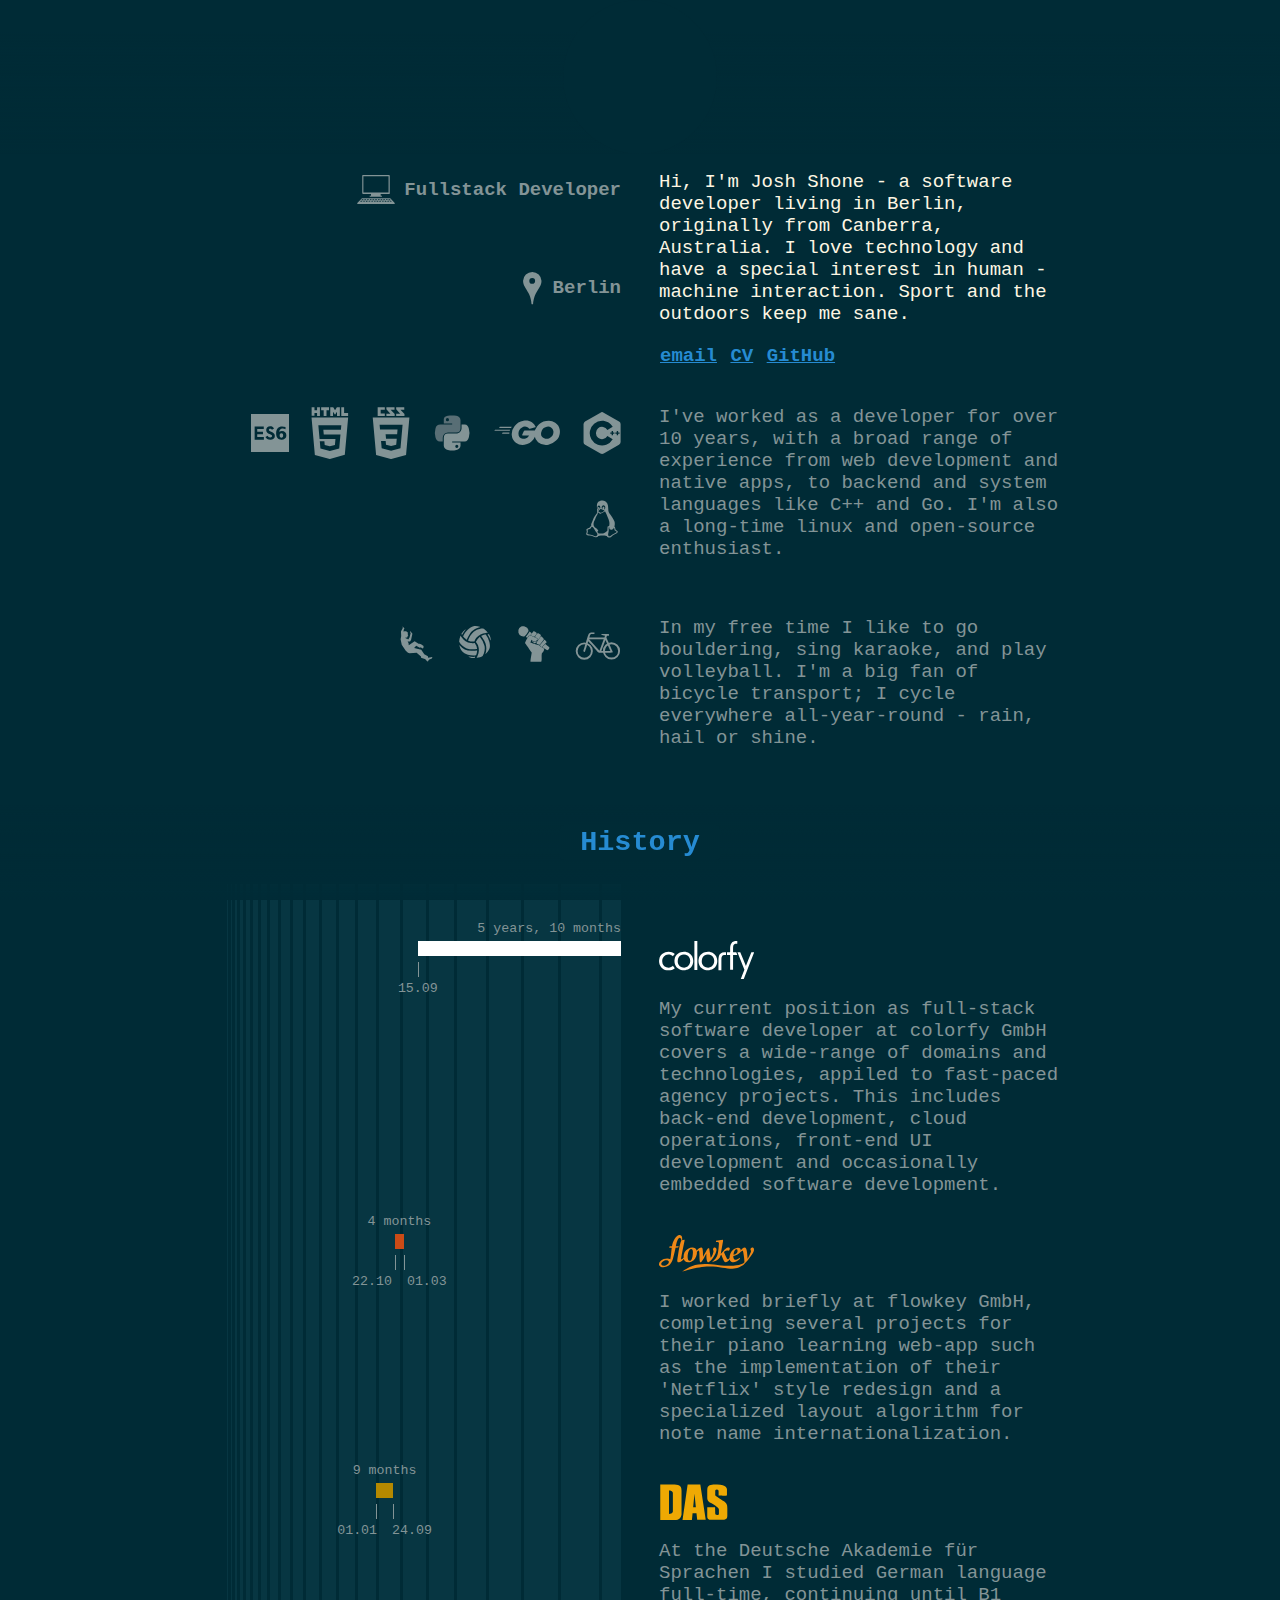
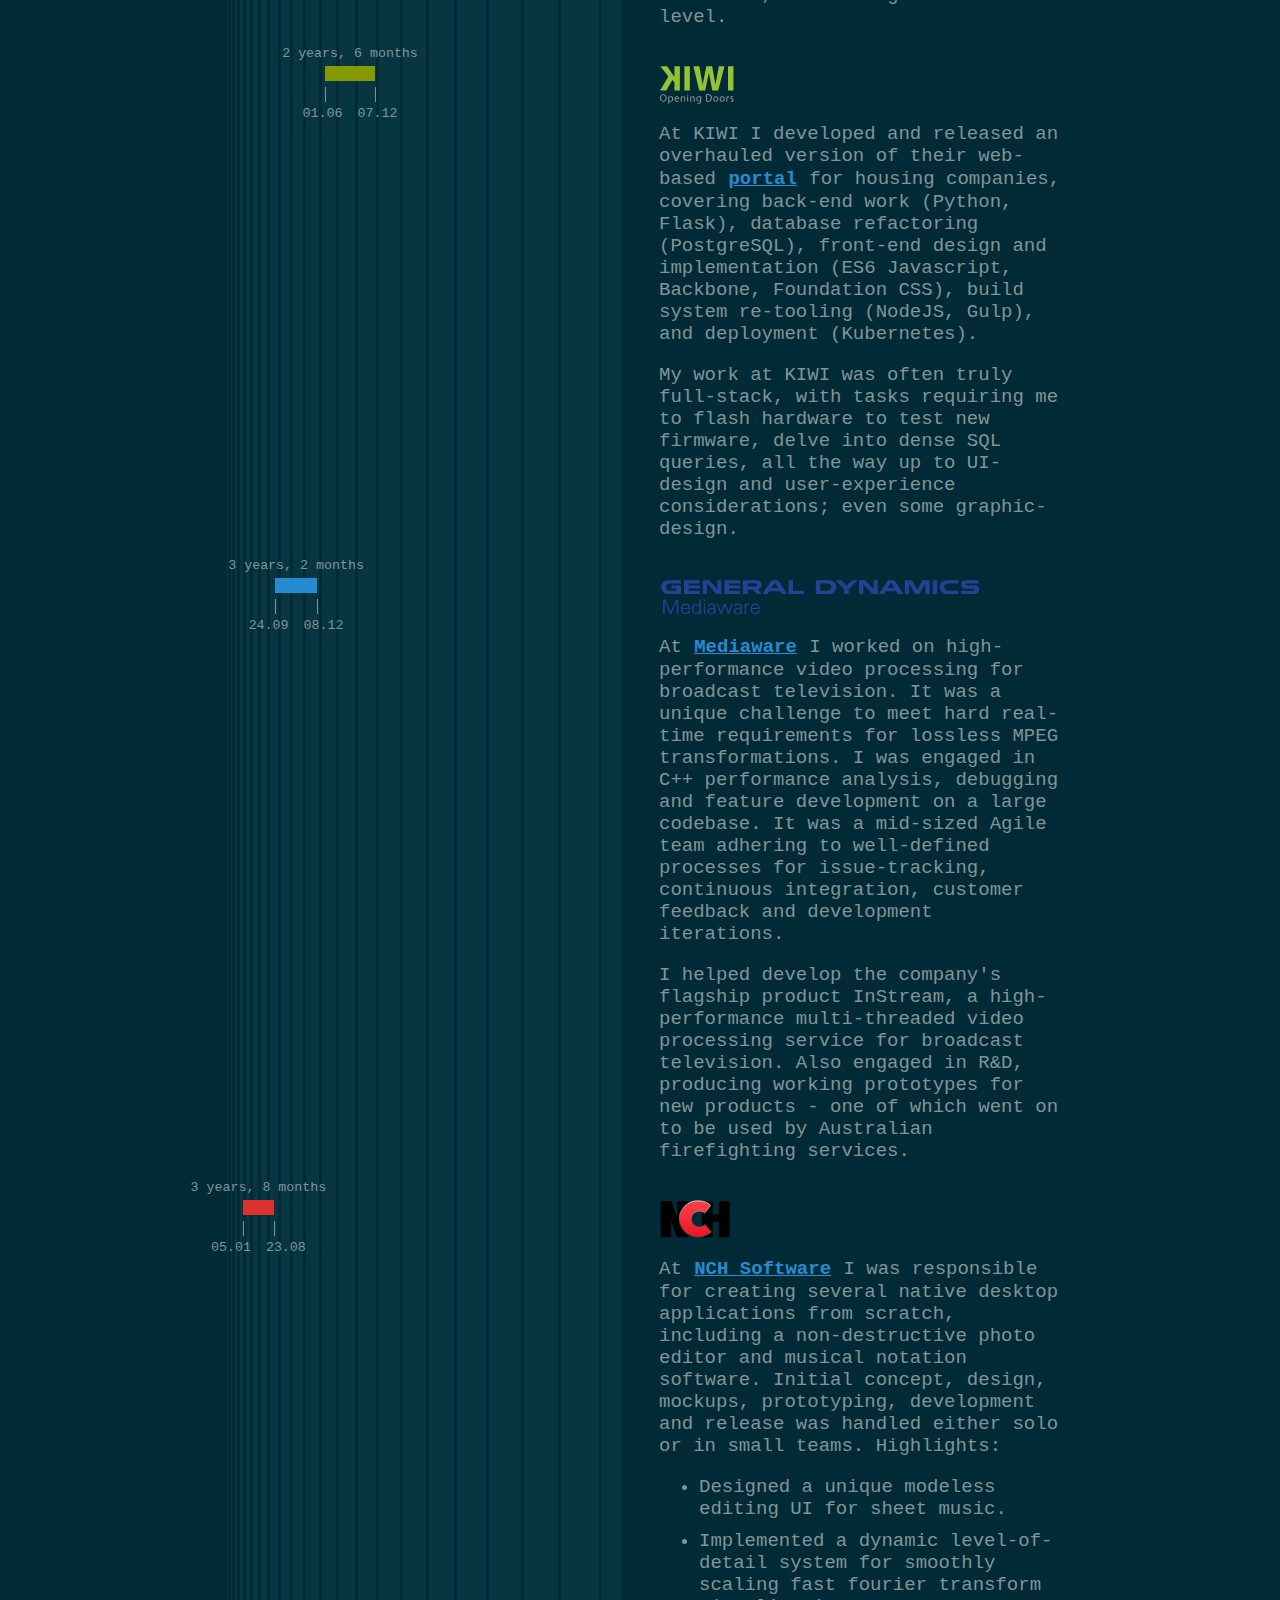
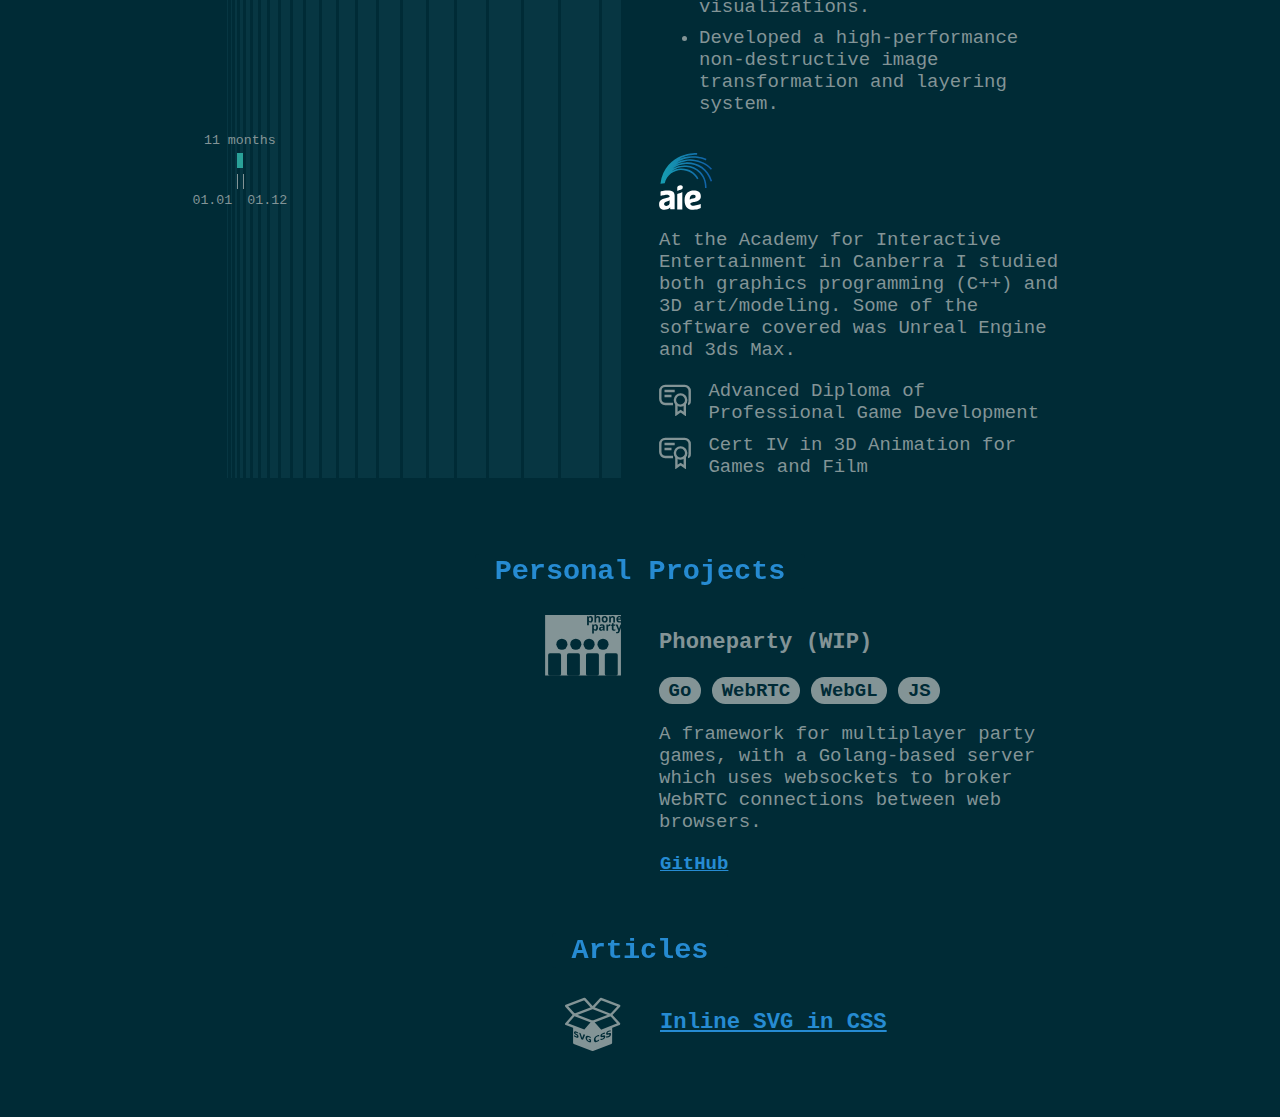
==== commit 5d8930d2: "Add colorfy to History and CV, plus some minor related changes" ====
--- a/index.html
+++ b/index.html
@@ -41,9 +41,9 @@
             Canberra, Australia. I love technology and have a special interest in human -
             machine interaction. Sport and the outdoors keep me sane.
           </p>
-          <a class="email"  href="mailto:josh.shone@gmail.com">email</a>
+          <a class="email"  href="mailto:josh@shone.dev">email</a>
           <a class="cv"     href="cv/josh_shone_cv.pdf">CV</a>
-          <a class="github" href="https://github.com/joshua-shone">GitHub</a>
+          <a class="github" href="https://github.com/shone">GitHub</a>
         </div>
       </div>
       <div>
@@ -57,7 +57,7 @@
           <li class="linux-logo"      title="Linux">          </li>
         </ul>
         <p class="textual">
-          I've worked as a developer for almost 10 years, with a broad range of experience from web
+          I've worked as a developer for over 10 years, with a broad range of experience from web
           development and native apps, to backend and system
           languages like C++ and Go. I'm also a long-time linux and open-source enthusiast.
         </p>
@@ -83,6 +83,17 @@
       <div id="timeline-background"></div>
       <div>
         <span class="graphical timeline-row">
+          <span class="timeline-block colorfy" data-start="15.09.2020" data-end="now" show-labels></span>
+        </span>
+        <span class="textual">
+          <h3 class="colorfy-logo" title="colorfy"></h3>
+          <p>
+            My current position as full-stack software developer at colorfy GmbH covers a wide-range of domains and technologies, appiled to fast-paced agency projects. This includes back-end development, cloud operations, front-end UI development and occasionally embedded software development.
+          </p>
+        </span>
+      </div>
+      <div>
+        <span class="graphical timeline-row">
           <span class="timeline-block flowkey" data-start="22.10.2019" data-end="01.03.2020" show-labels></span>
         </span>
         <span class="textual">
@@ -191,7 +202,7 @@
           <p>
             A framework for multiplayer party games, with a Golang-based server which uses websockets to broker WebRTC connections between web browsers.
           </p>
-          <a href="https://github.com/joshua-shone/phoneparty">GitHub</a>
+          <a href="https://github.com/shone/phoneparty">GitHub</a>
         </div>
       </div>
     </section>
--- a/style.css
+++ b/style.css
@@ -320,6 +320,7 @@
 .timeline-block.kiwi      { background-color: var(--green);  }
 .timeline-block.das       { background-color: var(--yellow); }
 .timeline-block.flowkey   { background-color: var(--orange); }
+.timeline-block.colorfy   { background-color: white;         }
 
 .hide-text {
   font-size: 0 !important;
--- a/icons.css
+++ b/icons.css
@@ -209,10 +209,10 @@
 }
 
 .bicycle-icon {
-  width:  2rem;
-  height: 2rem;
-  background: center / contain no-repeat url('data:image/svg+xml,\
-    <svg viewBox="0 0 575 575" xmlns="http://www.w3.org/2000/svg">\
+  width: 2.4rem;
+  height: 2rem;
+  background: center / contain no-repeat url('data:image/svg+xml,\
+    <svg viewBox="0 50 575 430" xmlns="http://www.w3.org/2000/svg">\
       <g transform="matrix(.9689 0 0 .9811 -163 -66)" stroke="%23839496">\
         <circle transform="translate(156 178) scale(.6122)" cx="215" cy="409" r="161" fill="none" stroke-width="40"/>\
         <circle transform="translate(156 178) scale(.6122)" cx="790" cy="406" r="161" fill="none" stroke-width="40"/>\
@@ -265,6 +265,16 @@
   ');
 }
 
+.colorfy-logo {
+  height: 2rem;
+  width:  5rem;
+  background: no-repeat left / contain url('data:image/svg+xml,\
+    <svg viewBox="0 0 510 203" xmlns="http://www.w3.org/2000/svg">\
+      <path fill="white" d="m416-0.0156c-10.2 0.207-20.7 2.34-27 11.1-9.19 13.2-6.82 29.6-7.18 44.7-0.25 1.83 1.02 5.17-1.97 4.26h-14.9v14.5h16.9v79.8h15.8v-79.8h22.8c-1.92-4.84-3.85-9.68-5.77-14.5h-17.1c0.193-11.1-0.574-22.2 0.889-33.2 0.994-9.97 11-13 19.4-12.3 2.94 0.919 2.56-1.48 2.44-3.61-1e-3 -3.67-0.00191-7.35-0.00391-11-1.42-0.035-2.87-0.0453-4.32-0.0156zm-226 0.0156v155h15.8v-155zm74.7 57.5c-23.9-0.58-48.4 14.2-51.9 39.6-1.95 10.2-0.941 20.9 2.87 30.5l0.0293-2e-3c14.7 39.9 80.5 38.8 93.9-1.38 7.92-21.3 1.65-48.2-18.5-60.6-7.86-5.23-17.1-7.81-26.5-8.04zm-129 0.0195c-23.9-0.584-48.3 14.2-51.8 39.5-1.95 10.2-0.941 20.9 2.87 30.5l0.0137 6e-3c14.8 39.8 80.4 39 93.9-1.39 7.94-21.3 1.63-48.2-18.5-60.6-7.87-5.21-17.1-7.79-26.5-8.02zm-84.3 0.0312c-23.2 0.252-46.5 14.7-49.9 39.5-6.1 26.2 11.8 55.8 39.3 59.1 15.3 2.7 32.2-0.548 44.2-10.9-4.15-3.38-7.48-7.72-10.1-12.3-18.3 19.9-56.6 6.9-57.1-20.9-3.6-19.9 12.5-41 33.3-39.9 8.78-0.0584 17.7 3.19 23.8 9.62 2.65-4.62 5.97-8.96 10.1-12.3-9.26-8.24-21.4-12-33.6-11.9zm33.6 11.9c0.0059 0.0052 0.0117 0.0104 0.0176 0.0156l-0.0078-0.0234c-0.0032 0.0026-0.0065 0.0052-0.0098 0.0078zm265-9.42c-13.7 0.228-27 9.45-29.2 23.6-2.31 11.6-1.45 23.3-1.62 35v38.5h15.8c0.0423-20-0.0903-40.1 0.0762-60.1-0.649-10.4 3.73-23.9 16.6-22.4h8.07v-14.6h-6.98c-0.914-0.0659-1.83-0.0894-2.74-0.0742zm161 0.0742c-5.02 1e-3 -10 0.0029-15.1 0.0039-9.75 24.6-19.5 49.2-29.3 73.8-10.1-24.6-20.2-49.2-30.3-73.8h-15.1c12.5 31.3 24.9 62.5 37.4 93.8-6.5 16.4-13 32.8-19.5 49.2h16.1c18.5-47.7 37.1-95.4 55.6-143zm-377 12.3c13.5 7.9e-4 27 7.03 31.2 21.1 5.18 14.9 1.91 33.7-11.7 43.1-19.7 14.8-51.8 0.829-52.8-24.6-0.278-6.48 0.346-12.4 2.06-18.5 3.97-14.2 17.8-21.1 31.2-21.1zm129 0c13.5 4.85e-4 27 7.03 31.2 21.1 5.18 14.9 1.91 33.7-11.7 43.1-19.7 14.8-51.8 0.828-52.8-24.6-0.277-6.48 0.346-12.4 2.06-18.5 3.97-14.2 17.8-21.1 31.2-21.1z"/>\
+    </svg>\
+  ');
+}
+
 .flowkey-logo {
   height: 2rem;
   width:  5rem;
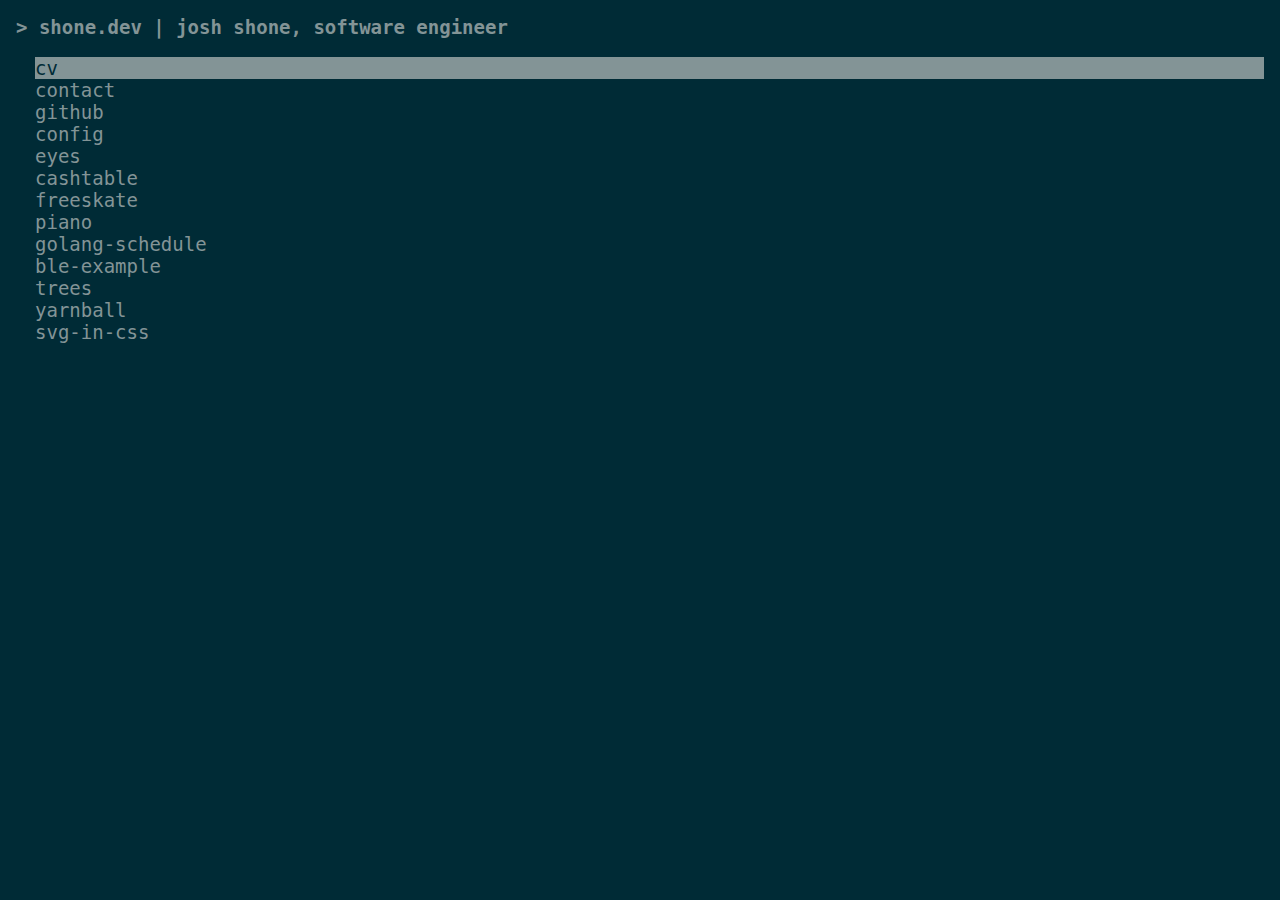
==== commit 07602739: "Focus links on pointerdown" ====
--- a/index.html
+++ b/index.html
@@ -1,224 +1,132 @@
 <!DOCTYPE html>
 <html lang="en">
+	<head>
+		<meta charset="utf-8">
+		<title>shone.dev</title>
+		<meta name="description" content="Software engineer profile for Josh Shone with CV, contact information and project links.">
+		<meta name="author"      content="Josh Shone">
+		<meta name="theme-color" content="#002b36">
+		<meta name="viewport"    content="initial-scale=1, maximum-scale=1, minimum-scale=1, user-scalable=no, viewport-fit=cover">
 
-  <head>
-    <meta charset="utf-8">
+		<style>
+			html {
+				/* Solarized theme */
+				--base03:  #002b36;
+				--base02:  #073642;
+				--base01:  #586e75;
+				--base00:  #657b83;
+				--base0:   #839496;
+				--base1:   #93a1a1;
+				--base2:   #eee8d5;
+				--base3:   #fdf6e3;
+				--yellow:  #b58900;
+				--orange:  #cb4b16;
+				--red:     #dc322f;
+				--magenta: #d33682;
+				--violet:  #6c71c4;
+				--blue:    #268bd2;
+				--cyan:    #2aa198;
+				--green:   #859900;
 
-    <title>Josh Shone</title>
+				background: var(--base03);
+				padding: 8px;
 
-    <meta name="description" content="Software developer profile for Josh Shone with CV, contact information and project links.">
-    <meta name="author"      content="Josh Shone">
-    <meta name="theme-color" content="#002b36">
-    <meta name='viewport'    content='width=device-width, initial-scale=1.0'>
+				color: var(--base0);
+				font-family: monospace;
+				font-size: 19px;
+			}
+			@media (pointer: coarse) {
+				html {
+					font-size: 30px;
+				}
+			}
+			h1 {
+				font-weight: bold;
+				font-size: 1rem;
+				margin: 0;
+				margin-bottom: 1rem;
+			}
+			ul {
+				margin: 0;
+				padding-left: 1rem;
+			}
+			ul > li {
+				list-style-type: none;
+			}
+			a {
+				color: unset;
+				text-decoration: unset;
+				width: 100%;
+				display: inline-block;
+			}
+			a:focus {
+				background: var(--base0);
+				color: var(--base03);
+				outline: none;
+			}
+		</style>
+	</head>
 
-    <link rel="stylesheet" href="style.css">
-    <link rel="stylesheet" href="icons.css">
-    <link rel="shortcut icon" href="assets/favicon.png" type="image/png">
-  </head>
+	<body>
+		<h1>&gt; shone.dev | josh shone, software engineer</h1>
+		<ul>
+			<li><a href="cv/index.html">cv</a></li>
+			<li><a href="contact.html">contact</a></li>
+			<li><a href="https://github.com/shone/">github</a></li>
+			<li><a href="https://github.com/shone/config">config</a></li>
+			<li><a href="https://shone.dev/eyes">eyes</a></li>
+			<li><a href="https://shone.dev/cashtable">cashtable</a></li>
+			<li><a href="https://github.com/shone/freeskate">freeskate</a></li>
+			<li><a href="https://shone.dev/piano">piano</a></li>
+			<li><a href="https://github.com/shone/schedule">golang-schedule</a></li>
+			<li><a href="https://github.com/shone/ble">ble-example</a></li>
+			<li><a href="https://shone.dev/trees">trees</a></li>
+			<li><a href="https://shone.dev/yarnball">yarnball</a></li>
+			<li><a href="svg-in-css/">svg-in-css</a></li>
+		</ul>
 
-  <body>
-
-    <h1>
-      Josh Shone
-      <a href="#about">
-        <img
-          src="assets/profile_pic.jpg"
-          srcset="assets/profile_pic_256x256.jpg 256w, assets/profile_pic_384x384.jpg 384w"
-          alt="Josh Shone">
-      </a>
-    </h1>
-
-    <section>
-      <span id="about" class="scroll-handle"></span>
-      <div>
-        <ul class="graphical">
-          <li class="profession">Fullstack Developer</li>
-          <li class="location">Berlin</li>
-        </ul>
-        <div class="textual">
-          <p class="opening-paragraph">
-            Hi, I'm Josh Shone - a software developer living in Berlin, originally from
-            Canberra, Australia. I love technology and have a special interest in human -
-            machine interaction. Sport and the outdoors keep me sane.
-          </p>
-          <a class="email"  href="mailto:josh@shone.dev">email</a>
-          <a class="cv"     href="cv/josh_shone_cv.pdf">CV</a>
-          <a class="github" href="https://github.com/shone">GitHub</a>
-        </div>
-      </div>
-      <div>
-        <ul class="graphical">
-          <li class="es6-logo"        title="ES6 Javascript"> </li>
-          <li class="html5-logo"      title="HTML5">          </li>
-          <li class="css3-logo"       title="CSS3">           </li>
-          <li class="python-logo"     title="Python">         </li>
-          <li class="go-logo"         title="Go">             </li>
-          <li class="cpp-logo"        title="C++">            </li>
-          <li class="linux-logo"      title="Linux">          </li>
-        </ul>
-        <p class="textual">
-          I've worked as a developer for over 10 years, with a broad range of experience from web
-          development and native apps, to backend and system
-          languages like C++ and Go. I'm also a long-time linux and open-source enthusiast.
-        </p>
-      </div>
-      <div>
-        <ul class="graphical">
-          <li><span class="bouldering-icon" title="Bouldering"> </span></li>
-          <li><span class="volleyball-icon" title="Volleyball"> </span></li>
-          <li><span class="karaoke-icon"    title="Karaoke">    </span></li>
-          <li><span class="bicycle-icon"    title="Cycling">    </span></li>
-        </ul>
-        <p class="textual">
-          In my free time I like to go bouldering, sing karaoke, and play volleyball. I'm a
-          big fan of bicycle transport; I cycle everywhere all-year-round - rain, hail or shine.
-        </p>
-      </div>
-    </section>
-
-    <h2><a href="#history">History</a></h2>
-    <span id="timeline-header"></span>
-    <section id="history-section">
-      <span id="history" class="scroll-handle"></span>
-      <div id="timeline-background"></div>
-      <div>
-        <span class="graphical timeline-row">
-          <span class="timeline-block colorfy" data-start="15.09.2020" data-end="now" show-labels></span>
-        </span>
-        <span class="textual">
-          <h3 class="colorfy-logo" title="colorfy"></h3>
-          <p>
-            My current position as full-stack software developer at colorfy GmbH covers a wide-range of domains and technologies, appiled to fast-paced agency projects. This includes back-end development, cloud operations, front-end UI development and occasionally embedded software development.
-          </p>
-        </span>
-      </div>
-      <div>
-        <span class="graphical timeline-row">
-          <span class="timeline-block flowkey" data-start="22.10.2019" data-end="01.03.2020" show-labels></span>
-        </span>
-        <span class="textual">
-          <h3 class="flowkey-logo" title="flowkey"></h3>
-          <p>
-            I worked briefly at flowkey GmbH, completing several projects for their piano learning web-app such as the
-            implementation of their 'Netflix' style redesign and a specialized layout algorithm for note name internationalization.
-          </p>
-        </span>
-      </div>
-      <div>
-        <span class="graphical timeline-row">
-          <span class="timeline-block das" data-start="01.01.2019" data-end="24.09.2019" show-labels></span>
-        </span>
-        <span class="textual">
-          <h3 class="das-logo" title="DAS"></h3>
-          <p>
-            At the Deutsche Akademie für Sprachen I studied German language full-time, continuing until B1 level.
-          </p>
-        </span>
-      </div>
-      <div>
-        <span class="graphical timeline-row">
-          <span class="timeline-block kiwi" data-start="01.06.2016" data-end="07.12.2018" show-labels></span>
-        </span>
-        <span class="textual">
-          <h3 class="kiwi-logo" title="KIWI.KI GmbH"></h3>
-          <p>
-            At KIWI I developed and released an overhauled version of their web-based
-            <a href="https://portal.kiwi.ki/">portal</a> for housing companies, covering back-end work
-            (Python, Flask), database refactoring (PostgreSQL), front-end design and implementation (ES6 Javascript,
-            Backbone, Foundation CSS), build system re-tooling (NodeJS, Gulp), and deployment (Kubernetes).
-          </p>
-          <p>
-            My work at KIWI was often truly full-stack, with tasks requiring me to flash hardware
-            to test new firmware, delve into dense SQL queries, all the way up to UI-design and
-            user-experience considerations; even some graphic-design.
-          </p>
-        </span>
-      </div>
-      <div>
-        <span class="graphical timeline-row">
-          <span class="timeline-block mediaware" data-start="24.09.2012" data-end="08.12.2015" show-labels></span>
-        </span>
-        <span class="textual">
-          <h3 class="mediaware-logo" title="Mediaware"></h3>
-          <p>
-            At <a href="https://gdmissionsystems.com/about-us/international/australia/mediaware">Mediaware</a> I worked on high-performance video processing for broadcast television. It was a unique challenge to meet hard real-time requirements for lossless MPEG transformations. I was engaged in C++  performance analysis, debugging and feature development on a large codebase. It was a mid-sized Agile team adhering to well-defined processes for issue-tracking, continuous integration, customer feedback and development iterations.
-          </p>
-          <p>
-            I helped develop the company's flagship product InStream, a high-performance multi-threaded video processing service for
-            broadcast television. Also engaged in R&D, producing working prototypes for new products - one of which went on to be
-            used by Australian firefighting services.
-          </p>
-        </span>
-      </div>
-      <div>
-        <span class="graphical timeline-row">
-          <span class="timeline-block nch" data-start="05.01.2009" data-end="23.08.2012" show-labels></span>
-        </span>
-        <span class="textual">
-          <h3 class="nch-logo" title="NCH Software"></h3>
-          <p>
-            At <a href="https://www.nchsoftware.com/">NCH Software</a> I was responsible for creating several native desktop
-            applications from scratch, including a non-destructive photo editor and musical notation software. Initial concept,
-            design, mockups, prototyping, development and release was handled either solo or in small teams. Highlights:
-          </p>
-          <ul>
-            <li>Designed a unique modeless editing UI for sheet music.</li>
-            <li>Implemented a dynamic level-of-detail system for smoothly scaling fast fourier transform visualizations.</li>
-            <li>Developed a high-performance non-destructive image transformation and layering system.</li>
-          </ul>
-        </span>
-      </div>
-      <div>
-        <span class="graphical timeline-row">
-          <span class="timeline-block aie" data-start="01.01.2008" data-end="01.12.2008" show-labels></span>
-        </span>
-        <span class="textual">
-          <h3 class="aie-logo" title="AIE"></h3>
-          <p>
-            At the Academy for Interactive Entertainment in Canberra I studied both graphics programming (C++)
-            and 3D art/modeling. Some of the software covered was Unreal Engine and 3ds Max.
-          </p>
-          <ul class="certificate-list">
-            <li>Advanced Diploma of Professional Game Development</li>
-            <li>Cert IV in 3D Animation for Games and Film</li>
-          </ul>
-        </span>
-      </div>
-    </section>
-
-    <h2><a href="#projects">Personal Projects</a></h2>
-    <section id="projects-section">
-      <span id="projects" class="scroll-handle"></span>
-      <div>
-        <span class="graphical phoneparty-logo"></span>
-        <div class="textual">
-          <h3>Phoneparty (WIP)</h3>
-          <ul class="tags">
-            <li>Go</li>
-            <li>WebRTC</li>
-            <li>WebGL</li>
-            <li>JS</li>
-          </ul>
-          <p>
-            A framework for multiplayer party games, with a Golang-based server which uses websockets to broker WebRTC connections between web browsers.
-          </p>
-          <a href="https://github.com/shone/phoneparty">GitHub</a>
-        </div>
-      </div>
-    </section>
-
-    <h2><a href="#articles">Articles</a></h2>
-    <section id="articles-section">
-      <span id="articles" class="scroll-handle"></span>
-      <div>
-        <span class="graphical svg-in-css-icon"></span>
-        <div class="textual">
-          <h3><a href="articles/svg-in-css.html">Inline SVG in CSS</a></h3>
-        </div>
-      </div>
-    </section>
-  </body>
-
-  <script src="main.js"></script>
-
+		<script>
+			'use strict';
+			const links = [...document.querySelectorAll('a')];
+			const savedLink = localStorage.getItem('focusedLink');
+			if (savedLink) {
+				const linkIndex = links.findIndex(link => link.textContent === savedLink);
+				if (linkIndex !== -1) {
+					links[linkIndex].focus();
+				}
+			} else {
+				links[0].focus();
+			}
+			window.onkeydown = ({key}) => {
+				if (key === 'ArrowUp' || key === 'ArrowDown') {
+					let focusedIndex = links.indexOf(document.activeElement);
+					if (focusedIndex === -1) {
+						focusedIndex = 0;
+					}
+					switch (key) {
+					case 'ArrowUp':   focusedIndex--; break;
+					case 'ArrowDown': focusedIndex++; break;
+					}
+					if (focusedIndex < 0) {
+						focusedIndex = links.length-1;
+					}
+					if (focusedIndex > links.length-1) {
+						focusedIndex = 0;
+					}
+					links[focusedIndex].focus();
+				} else if (key === 'Home') {
+					links[0].focus();
+				} else if (key === 'End') {
+					links[links.length-1].focus();
+				}
+			}
+			window.onmouseover   = ({target}) => target.tagName === 'A' && target.focus();
+			window.onpointerdown = ({target}) => target.tagName === 'A' && target.focus();
+			window.addEventListener('focusin', ({target}) => {
+				if (links.includes(target)) {
+					localStorage.setItem('focusedLink', target.textContent);
+				}
+			});
+		</script>
+	</body>
 </html>
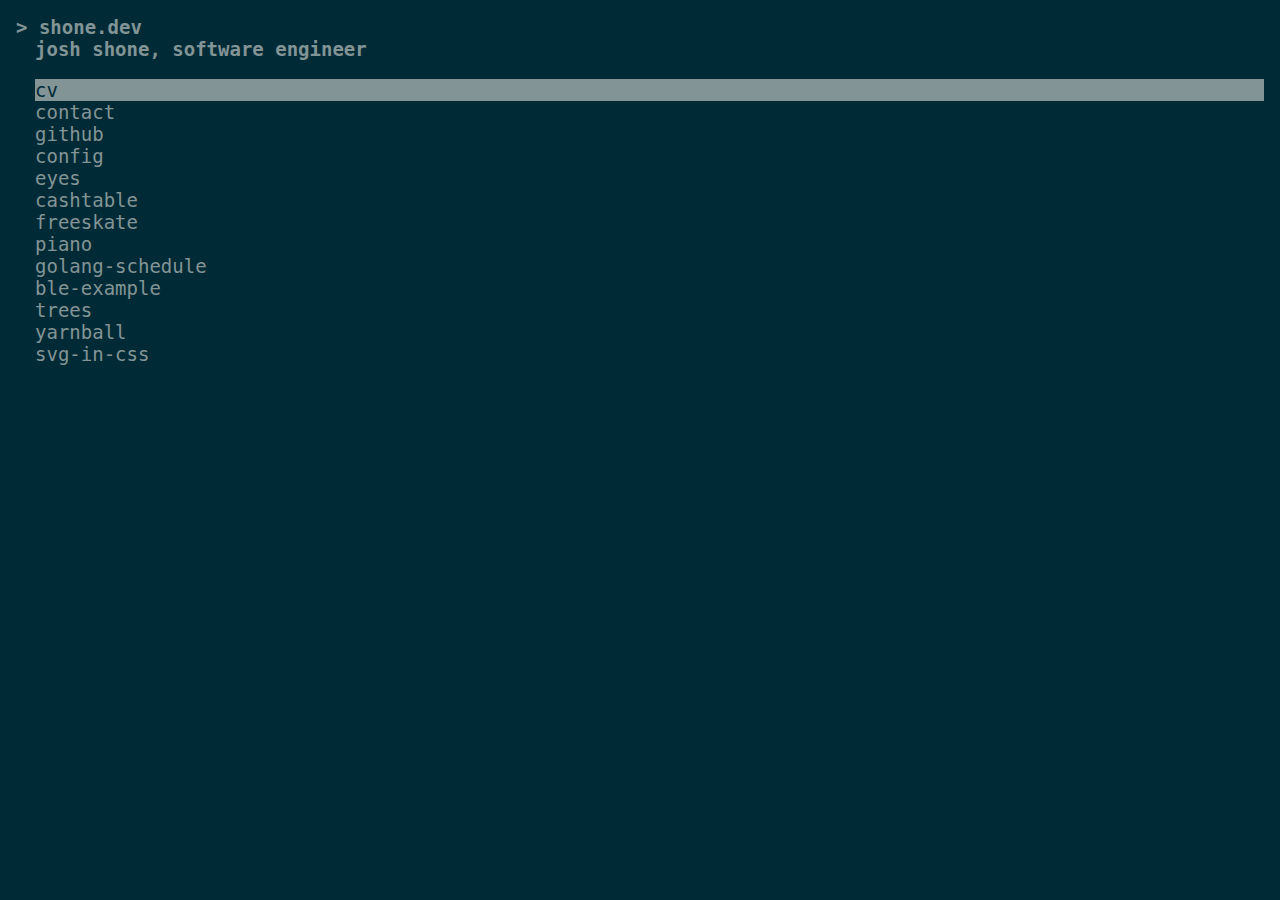
==== commit aa6a4df6: "Layout fix to heading, for better appearance on mobile" ====
--- a/index.html
+++ b/index.html
@@ -37,7 +37,7 @@
 			}
 			@media (pointer: coarse) {
 				html {
-					font-size: 30px;
+					font-size: 28px;
 				}
 			}
 			h1 {
@@ -45,6 +45,9 @@
 				font-size: 1rem;
 				margin: 0;
 				margin-bottom: 1rem;
+			}
+			h1 .subheading {
+				margin-left: 1rem;
 			}
 			ul {
 				margin: 0;
@@ -68,7 +71,10 @@
 	</head>
 
 	<body>
-		<h1>&gt; shone.dev | josh shone, software engineer</h1>
+		<h1>
+			<div>&gt; shone.dev</div>
+			<div class="subheading">josh shone, software engineer</div>
+		</h1>
 		<ul>
 			<li><a href="cv/index.html">cv</a></li>
 			<li><a href="contact.html">contact</a></li>
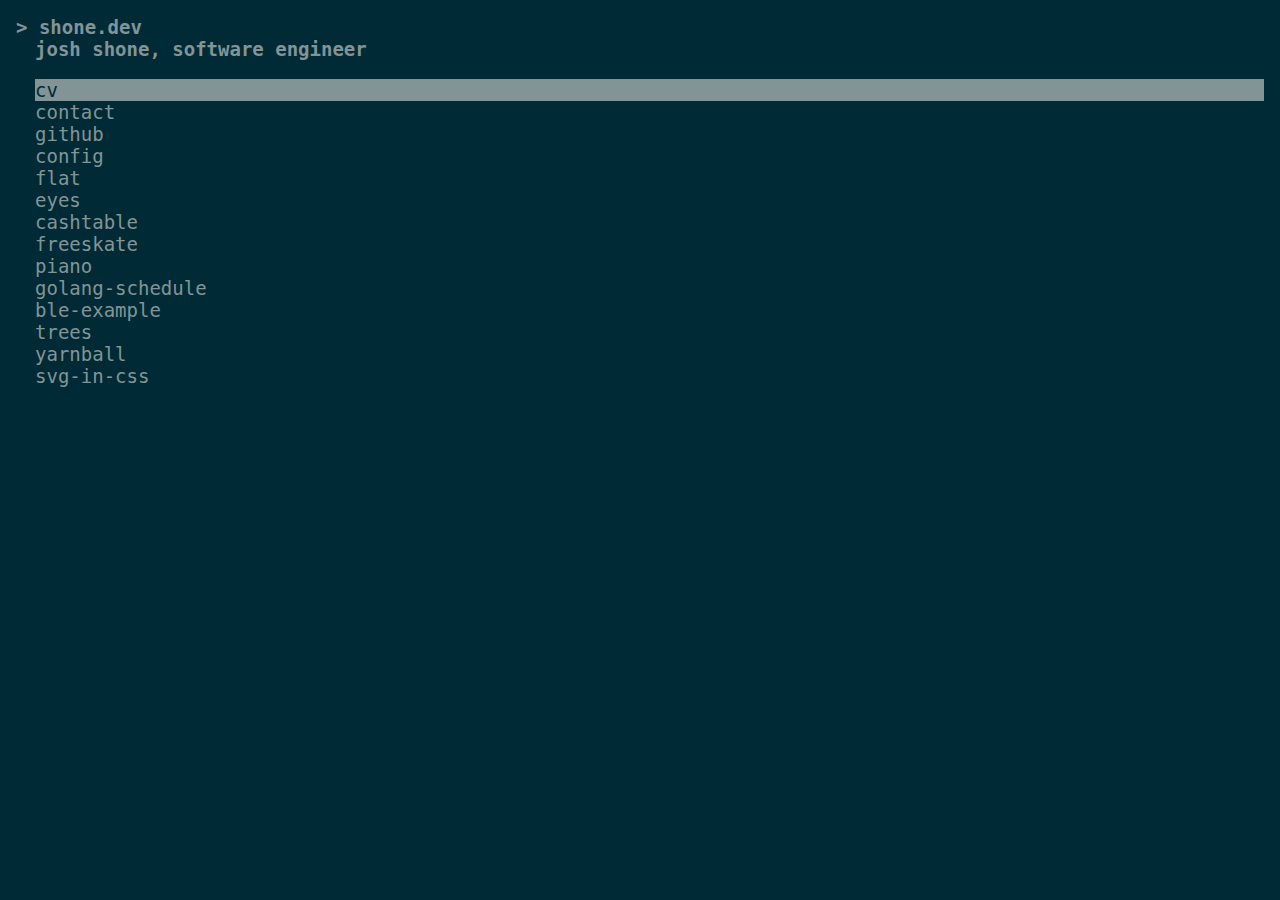
==== commit d9a3aa3f: "Add link to shone.dev/flat" ====
--- a/index.html
+++ b/index.html
@@ -80,9 +80,10 @@
 			<li><a href="contact.html">contact</a></li>
 			<li><a href="https://github.com/shone/">github</a></li>
 			<li><a href="https://github.com/shone/config">config</a></li>
+			<li><a href="https://shone.dev/flat">flat</a></li>
 			<li><a href="https://shone.dev/eyes">eyes</a></li>
 			<li><a href="https://shone.dev/cashtable">cashtable</a></li>
-			<li><a href="https://github.com/shone/freeskate">freeskate</a></li>
+			<li><a href="https://shone.dev/freeskate">freeskate</a></li>
 			<li><a href="https://shone.dev/piano">piano</a></li>
 			<li><a href="https://github.com/shone/schedule">golang-schedule</a></li>
 			<li><a href="https://github.com/shone/ble">ble-example</a></li>
